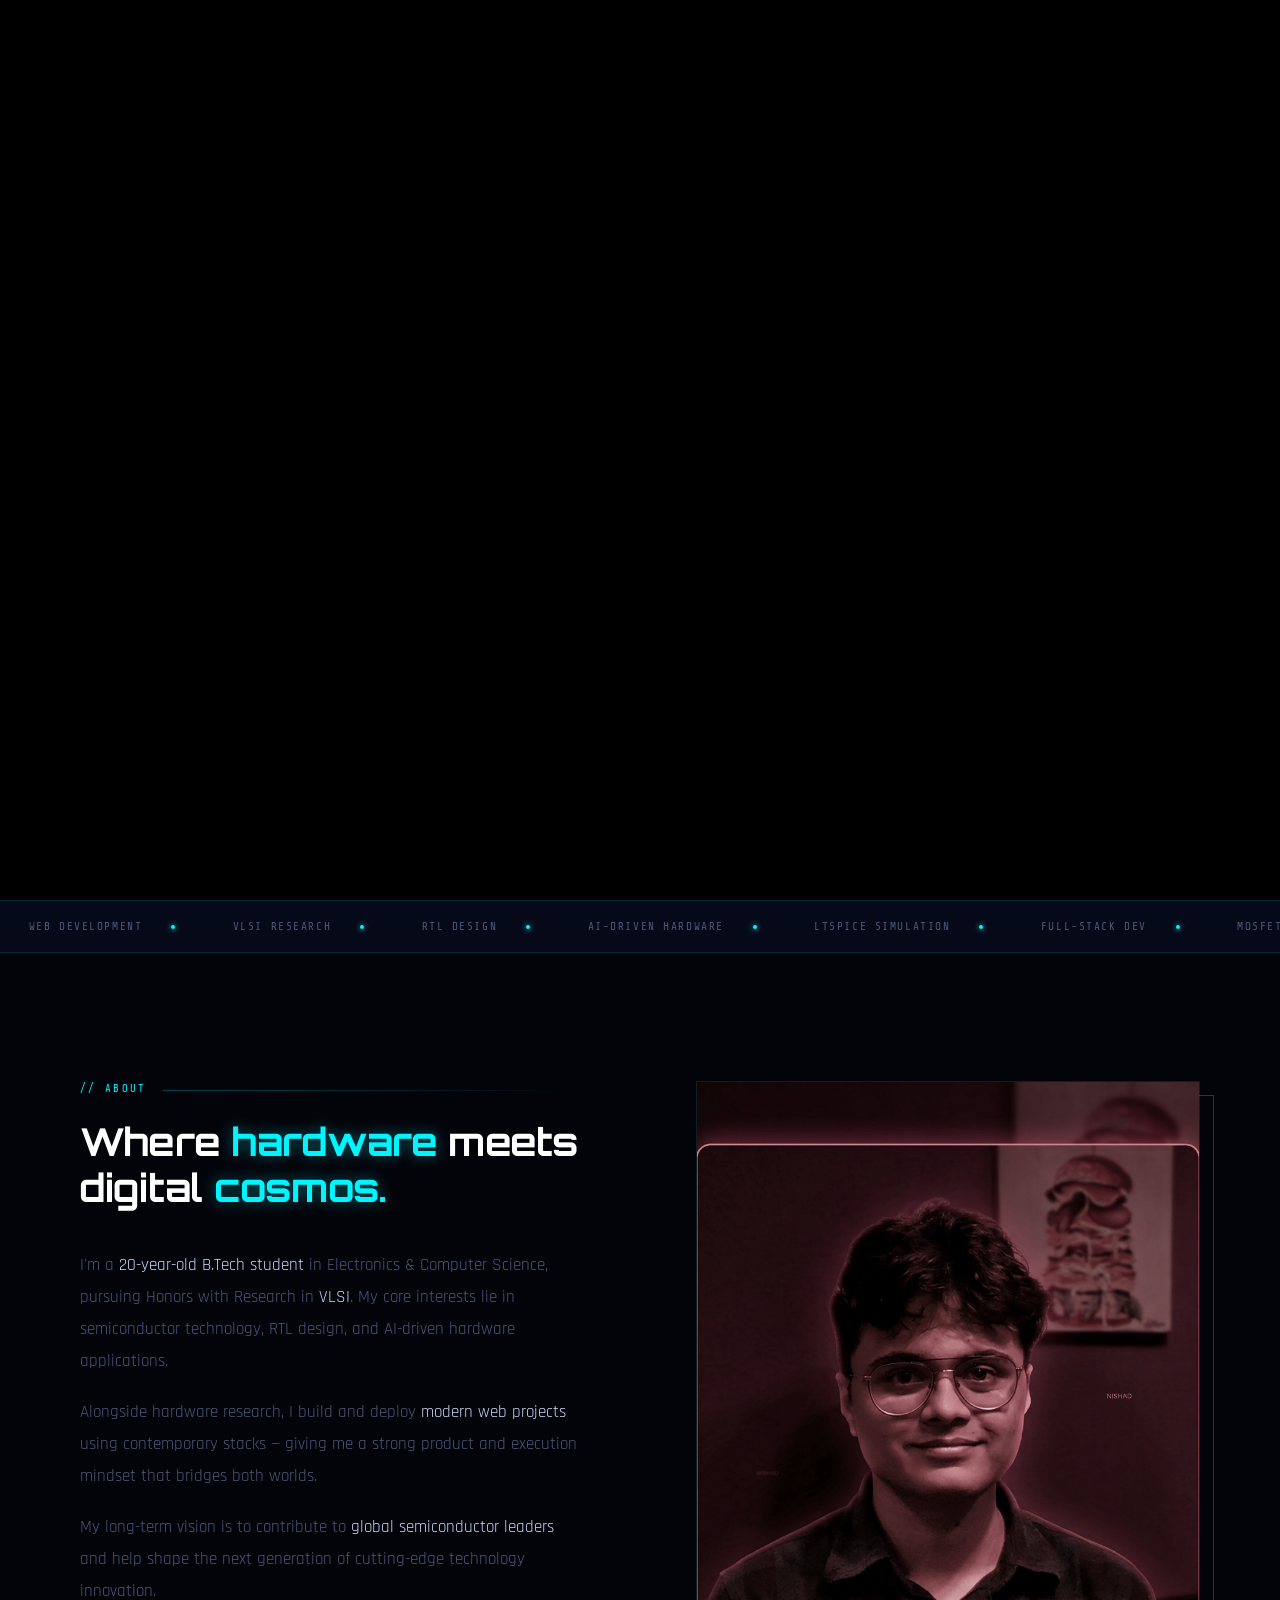
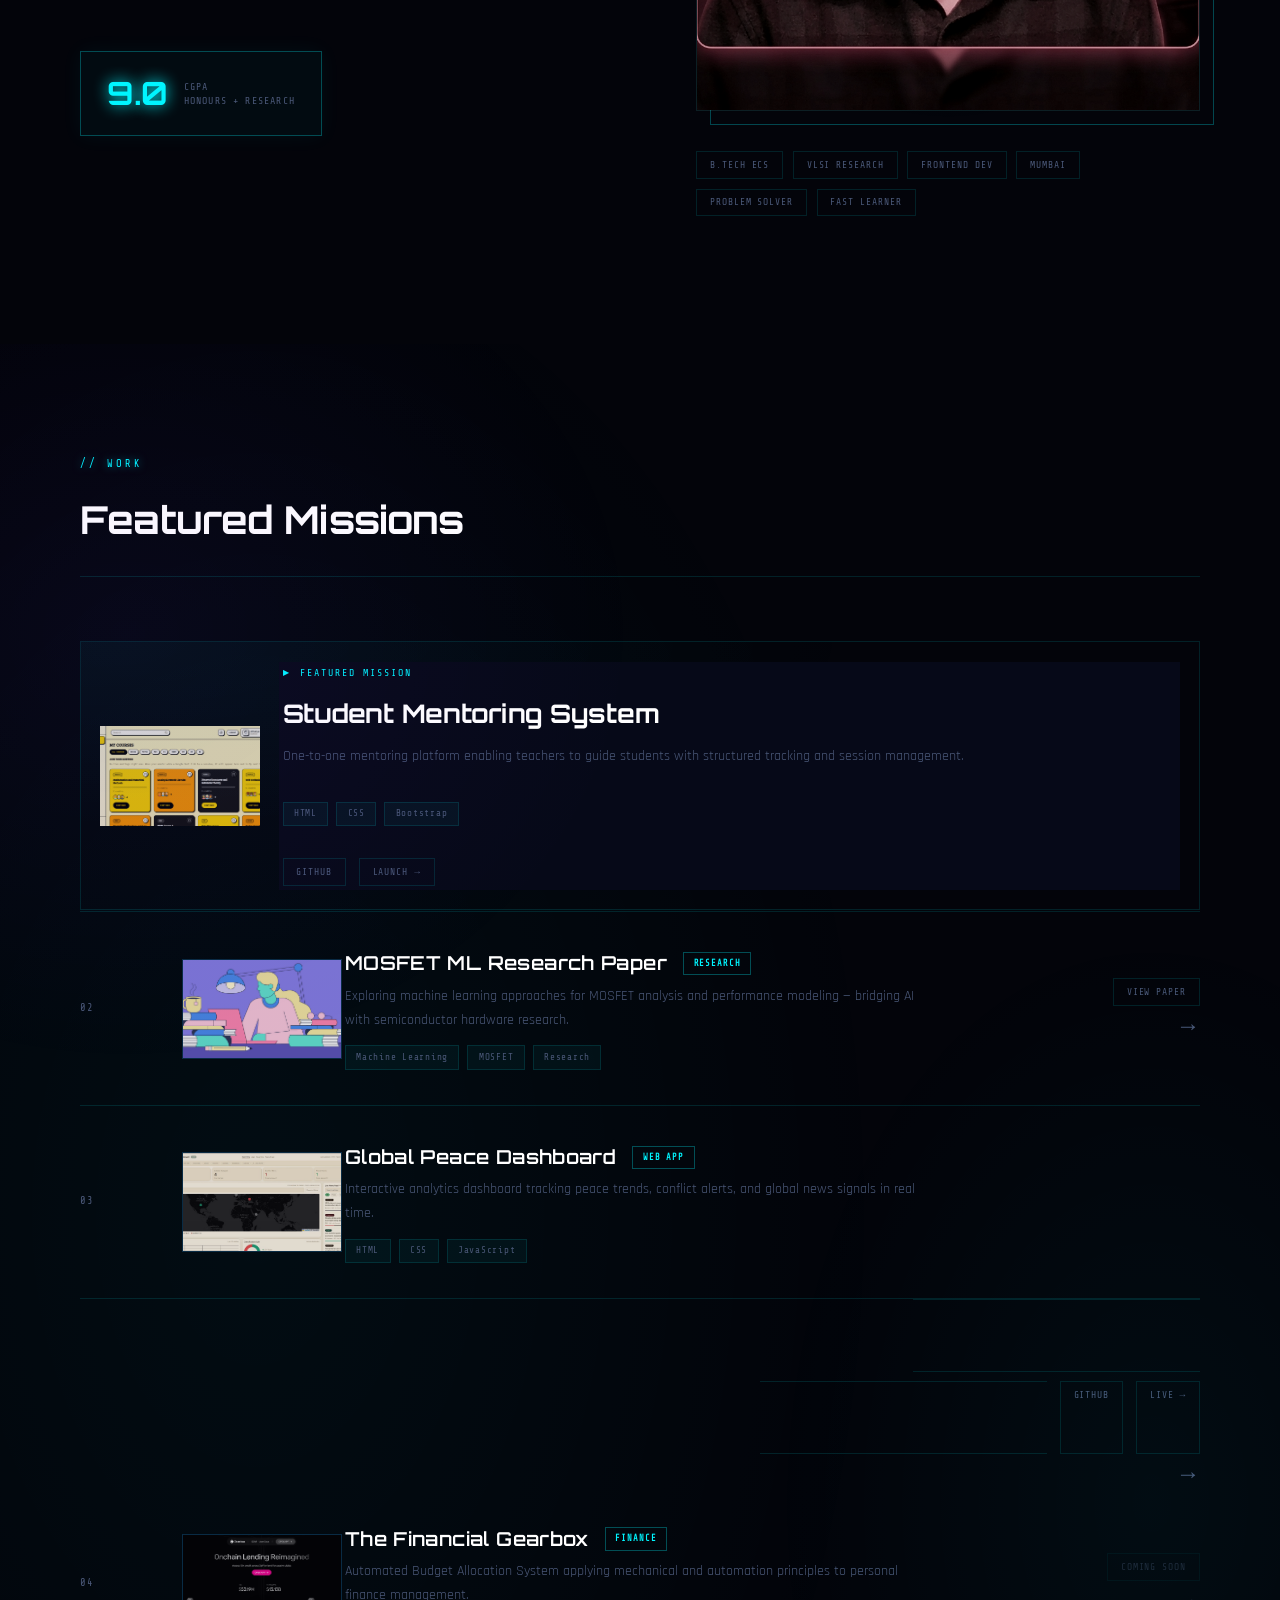
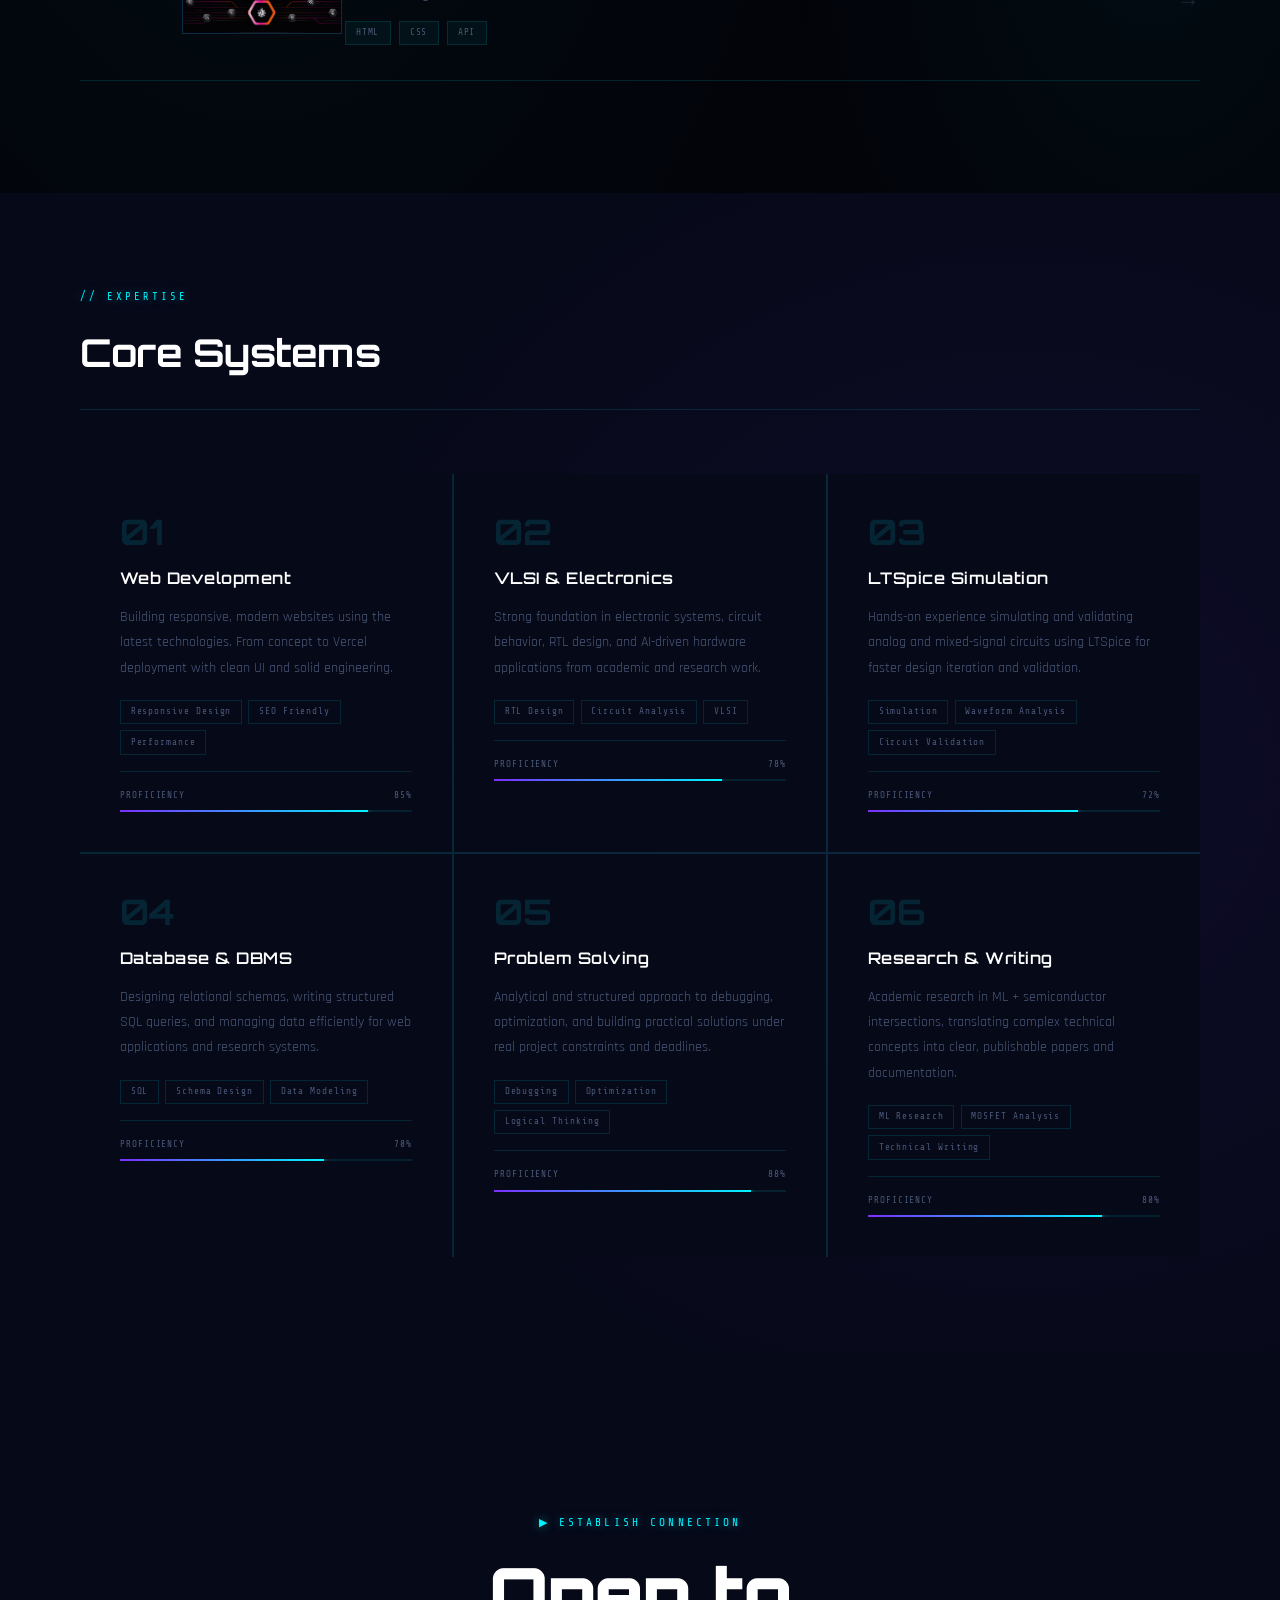
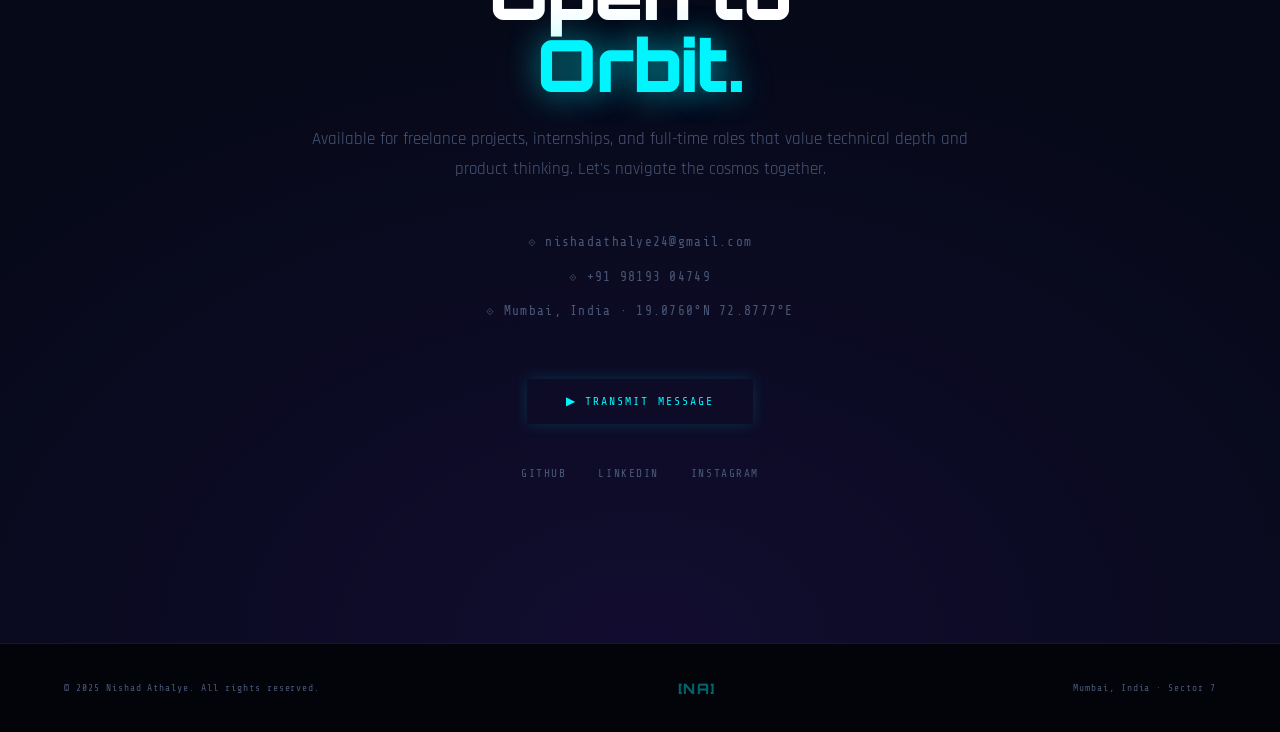
==== porotofilo8/index.html @ 9899d992 "Replace startup docking intro with muted video cinematic. Play the provided intro video at load, fad" ====
<!DOCTYPE html>
<html lang="en">
<head>
<meta charset="UTF-8">
<meta name="viewport" content="width=device-width, initial-scale=1.0">
<title>Nishad Athalye — Portfolio 2025</title>
<link rel="preconnect" href="https://fonts.googleapis.com">
<link href="https://fonts.googleapis.com/css2?family=Orbitron:wght@400;500;600;700;800;900&family=Rajdhani:wght@300;400;500;600;700&family=Share+Tech+Mono&display=swap" rel="stylesheet">
<style>
:root {
  --neon: #00f5ff;
  --neon2: #7b2fff;
  --neon3: #ff2d78;
  --star: #e8eaf6;
  --void: #03040a;
  --void2: #060918;
  --void3: #0a0f2a;
  --nebula1: rgba(123,47,255,0.12);
  --nebula2: rgba(0,245,255,0.08);
  --text: #c8d8f8;
  --muted: #4a5878;
  --border: rgba(0,245,255,0.12);
  --border2: rgba(0,245,255,0.28);
}
*,*::before,*::after{box-sizing:border-box;margin:0;padding:0;}
html{scroll-behavior:smooth;}
body{
  background:var(--void);
  color:var(--text);
  font-family:'Rajdhani',sans-serif;
  font-weight:400;
  line-height:1.7;
  overflow-x:hidden;
  cursor:none;
}

/* ===== CANVAS STARFIELD ===== */
#starfield{
  position:fixed;inset:0;z-index:0;pointer-events:none;
}

/* ===== CUSTOM CURSOR ===== */
.cursor{
  position:fixed;pointer-events:none;z-index:9999;
  transform:translate(-50%,-50%) rotate(0deg);
  transition:transform .05s linear;
  will-change:transform,left,top;
}

/* ===== NAV ===== */
nav{
  position:fixed;top:0;left:0;right:0;z-index:200;
  padding:1.4rem 4rem;
  display:flex;align-items:center;justify-content:space-between;
  transition:background .4s,border-color .4s,backdrop-filter .4s;
  border-bottom:1px solid transparent;
}
nav.scrolled{
  background:rgba(3,4,10,0.92);
  backdrop-filter:blur(16px);
  border-color:var(--border);
}
.nav-logo{
  font-family:'Orbitron',monospace;font-weight:800;
  font-size:1.1rem;letter-spacing:0.1em;color:var(--neon);
  text-decoration:none;
  text-shadow:0 0 20px var(--neon);
  display:flex;align-items:center;gap:.6rem;
}
.nav-logo-bracket{color:var(--neon2);text-shadow:0 0 12px var(--neon2);}
.nav-links{display:flex;gap:2.5rem;list-style:none;}
.nav-links a{
  font-family:'Share Tech Mono',monospace;font-size:0.7rem;
  letter-spacing:0.16em;text-transform:uppercase;
  color:var(--muted);text-decoration:none;
  transition:color .3s,text-shadow .3s;
}
.nav-links a:hover{color:var(--neon);text-shadow:0 0 8px var(--neon);}
.nav-badge{
  font-family:'Share Tech Mono',monospace;font-size:0.65rem;
  letter-spacing:0.1em;text-transform:uppercase;
  border:1px solid rgba(0,245,255,0.3);padding:.4rem 1rem;
  color:var(--neon);display:flex;align-items:center;gap:.5rem;
  box-shadow:0 0 12px rgba(0,245,255,0.1);
}
.nav-dot{width:6px;height:6px;border-radius:50%;background:var(--neon);animation:blink 2s infinite;box-shadow:0 0 8px var(--neon);}
@keyframes blink{0%,100%{opacity:1}50%{opacity:0.2}}

/* ===== HERO ===== */
.hero{
  min-height:100vh;display:flex;flex-direction:column;
  justify-content:center;padding:0 5rem;
  position:relative;overflow:visible;
}

/* SOLAR SYSTEM CANVAS */
#solar-system{
  position:absolute;right:20px;top:50%;transform:translateY(-50%);
  width:560px;height:560px;
  pointer-events:none;
  z-index:4;
}

/* ===== PLANET TOOLTIP ===== */
.planet-tip{
  position:fixed;z-index:300;background:rgba(3,4,10,0.9);
  border:1px solid var(--border2);
  padding:.6rem 1rem;pointer-events:none;opacity:0;
  transition:opacity .2s;font-family:'Share Tech Mono',monospace;
  font-size:0.65rem;letter-spacing:0.1em;color:var(--neon);
  text-transform:uppercase;white-space:nowrap;
  backdrop-filter:blur(8px);
}



/* ===== ASTEROIDS ===== */
.asteroid{
  position:fixed;pointer-events:none;z-index:20;
  border-radius:40% 60% 50% 70% / 55% 45% 60% 40%;
  background:radial-gradient(circle at 30% 30%,#8a7a6a,#4a3f35,#2a2018);
  box-shadow:inset -3px -3px 8px rgba(0,0,0,0.6);
}

/* ===== HERO TEXT ===== */
.hero-content{position:relative;z-index:5;}
.hero-eyebrow{
  font-family:'Share Tech Mono',monospace;font-size:0.72rem;
  letter-spacing:0.28em;text-transform:uppercase;color:var(--neon);
  display:flex;align-items:center;gap:1rem;margin-bottom:2rem;
  opacity:0;animation:fadeUp .8s .2s forwards;
}
.hero-eyebrow::before{content:'';width:36px;height:1px;background:var(--neon);box-shadow:0 0 6px var(--neon);}
.hero-eyebrow-line{color:var(--muted);}

.hero-name{
  font-family:'Orbitron',monospace;
  font-size:clamp(3.5rem,8vw,7.5rem);
  font-weight:900;line-height:0.95;letter-spacing:-0.02em;
  color:#fff;position:relative;z-index:2;
  opacity:0;animation:fadeUp .9s .35s forwards;
  text-shadow:0 0 40px rgba(0,245,255,0.3);
}
.hero-name .glow{
  color:var(--neon);
  text-shadow:0 0 20px var(--neon),0 0 60px rgba(0,245,255,0.4);
  display:block;
}

.hero-role{
  font-family:'Share Tech Mono',monospace;font-size:0.78rem;
  letter-spacing:0.18em;text-transform:uppercase;
  color:var(--muted);margin-top:1.6rem;
  position:relative;z-index:2;
  opacity:0;animation:fadeUp .9s .45s forwards;
  display:flex;align-items:center;gap:1.5rem;
}
.role-sep{width:1px;height:16px;background:var(--border2);}

.hero-tagline{
  font-size:1.1rem;font-weight:400;color:var(--muted);
  max-width:540px;margin-top:2rem;margin-bottom:3.5rem;
  line-height:1.9;position:relative;z-index:2;
  opacity:0;animation:fadeUp .9s .55s forwards;
}
.hero-tagline strong{color:var(--neon);font-weight:500;}

.hero-actions{
  display:flex;align-items:center;gap:2rem;position:relative;z-index:2;
  opacity:0;animation:fadeUp .9s .65s forwards;
}
.btn-primary{
  background:transparent;color:var(--neon);
  font-family:'Share Tech Mono',monospace;font-size:0.72rem;
  letter-spacing:0.18em;text-transform:uppercase;
  padding:.95rem 2.4rem;border:1px solid var(--neon);cursor:pointer;
  text-decoration:none;display:inline-flex;align-items:center;gap:.8rem;
  transition:background .3s,box-shadow .3s,transform .3s;
  box-shadow:0 0 15px rgba(0,245,255,0.15);
  position:relative;overflow:hidden;
}
.btn-primary::before{
  content:'';position:absolute;inset:0;
  background:var(--neon);transform:translateX(-101%);
  transition:transform .35s;z-index:-1;
}
.btn-primary:hover::before{transform:translateX(0);}
.btn-primary:hover{color:var(--void);box-shadow:0 0 30px rgba(0,245,255,0.5);transform:translateY(-2px);}
.btn-outline{
  font-family:'Share Tech Mono',monospace;font-size:0.7rem;
  letter-spacing:0.14em;text-transform:uppercase;
  border:1px solid var(--border2);padding:.95rem 2.4rem;
  color:var(--text);text-decoration:none;
  transition:border-color .3s,color .3s,box-shadow .3s;
}
.btn-outline:hover{border-color:var(--neon2);color:var(--neon2);box-shadow:0 0 20px rgba(123,47,255,0.3);}

/* ===== HERO STATS ===== */
.hero-stats{
  position:absolute;right:5rem;top:50%;transform:translateY(-50%);
  display:flex;flex-direction:column;gap:2.5rem;z-index:5;
  opacity:0;animation:fadeIn 1s .8s forwards;
}
.stat{text-align:right;}
.stat-num{
  font-family:'Orbitron',monospace;font-size:2.4rem;font-weight:700;
  color:var(--neon);line-height:1;
  text-shadow:0 0 20px var(--neon);
}
.stat-label{
  font-family:'Share Tech Mono',monospace;font-size:0.6rem;
  letter-spacing:0.14em;text-transform:uppercase;color:var(--muted);
}

.hero-coords{
  position:absolute;bottom:3rem;left:5rem;
  font-family:'Share Tech Mono',monospace;font-size:0.62rem;
  letter-spacing:0.16em;text-transform:uppercase;color:var(--muted);
  display:flex;align-items:center;gap:1rem;z-index:5;
  opacity:0;animation:fadeIn 1s 1s forwards;
}
.coord-dot{width:5px;height:5px;border-radius:50%;background:var(--neon);animation:blink 3s infinite;box-shadow:0 0 6px var(--neon);}

/* ===== MARQUEE ===== */
.marquee-section{
  border-top:1px solid var(--border);border-bottom:1px solid var(--border);
  padding:1rem 0;overflow:hidden;background:var(--void2);
  position:relative;z-index:5;
}
.marquee-track{display:flex;white-space:nowrap;animation:marquee 28s linear infinite;}
.marquee-item{
  display:inline-flex;align-items:center;gap:1.8rem;padding:0 1.8rem;
  font-family:'Share Tech Mono',monospace;font-size:0.7rem;
  letter-spacing:0.14em;text-transform:uppercase;
  color:var(--muted);flex-shrink:0;
}
.marquee-item span{transition:color .3s;}
.marquee-item:hover span{color:var(--neon);}
.marquee-dot{width:4px;height:4px;border-radius:50%;background:var(--neon);flex-shrink:0;box-shadow:0 0 6px var(--neon);}
@keyframes marquee{to{transform:translateX(-50%);}}

/* ===== SECTION COMMONS ===== */
.section-label{
  font-family:'Share Tech Mono',monospace;font-size:0.66rem;
  letter-spacing:0.28em;text-transform:uppercase;color:var(--neon);
  margin-bottom:.8rem;text-shadow:0 0 8px rgba(0,245,255,0.5);
}
.section-title{
  font-family:'Orbitron',monospace;
  font-size:clamp(1.8rem,3vw,2.8rem);font-weight:700;color:#fff;
  letter-spacing:-0.02em;
}
.section-header{
  display:flex;align-items:flex-end;justify-content:space-between;
  max-width:1300px;margin:0 auto 4rem;padding-bottom:1.5rem;
  border-bottom:1px solid var(--border);
}

/* ===== ABOUT ===== */
.about{padding:8rem 5rem;max-width:1300px;margin:0 auto;display:grid;grid-template-columns:1fr 1fr;gap:7rem;align-items:start;position:relative;z-index:5;}
.about-label{
  font-family:'Share Tech Mono',monospace;font-size:0.66rem;
  letter-spacing:0.22em;text-transform:uppercase;color:var(--neon);
  margin-bottom:1.2rem;display:flex;align-items:center;gap:1rem;
}
.about-label::after{content:'';flex:1;height:1px;background:linear-gradient(to right,var(--border2),transparent);}
.about-heading{
  font-family:'Orbitron',monospace;
  font-size:clamp(1.8rem,3vw,2.6rem);font-weight:700;line-height:1.2;color:#fff;
  margin-bottom:2.5rem;letter-spacing:-0.02em;
}
.about-heading strong{color:var(--neon);text-shadow:0 0 15px rgba(0,245,255,0.4);}
.about-bio p{color:var(--muted);font-size:1.05rem;line-height:1.9;margin-bottom:1.2rem;}
.about-bio p span{color:var(--text);}
.about-cgpa{
  display:inline-flex;align-items:center;gap:1rem;
  border:1px solid var(--border2);padding:.9rem 1.6rem;
  margin-top:1.5rem;background:rgba(0,245,255,0.03);
  box-shadow:0 0 20px rgba(0,245,255,0.05);
}
.cgpa-num{font-family:'Orbitron',monospace;font-size:2rem;font-weight:700;color:var(--neon);text-shadow:0 0 15px var(--neon);}
.cgpa-label{font-family:'Share Tech Mono',monospace;font-size:0.62rem;letter-spacing:0.12em;text-transform:uppercase;color:var(--muted);line-height:1.4;}

.about-photo-frame{position:relative;margin-bottom:2.5rem;isolation:isolate;}
.about-photo{
  width:100%;aspect-ratio:4/5;object-fit:cover;object-position:top;
  display:block;border:1px solid var(--border);
  filter:grayscale(30%) contrast(1.05) saturate(0.8);
  transition:filter .4s;
}
.about-photo:hover{filter:grayscale(0) contrast(1) saturate(1.1);}
.about-photo-corner{
  position:absolute;bottom:-14px;right:-14px;
  width:100%;height:100%;
  border:1px solid var(--border2);z-index:-1;
}
.about-photo-glow{
  position:absolute;inset:-20px;
  background:radial-gradient(ellipse at 50% 50%,rgba(0,245,255,0.06),transparent 70%);
  pointer-events:none;z-index:-1;
}
.about-tags{display:flex;flex-wrap:wrap;gap:.6rem;margin-top:2rem;}
.about-tag{
  font-family:'Share Tech Mono',monospace;font-size:0.6rem;
  letter-spacing:0.1em;text-transform:uppercase;
  border:1px solid var(--border);color:var(--muted);padding:.3rem .8rem;
  transition:border-color .3s,color .3s,box-shadow .3s;
}
.about-tag:hover{border-color:var(--neon);color:var(--neon);box-shadow:0 0 10px rgba(0,245,255,0.15);}

/* ===== SKILLS ===== */
.skills{padding:6rem 5rem;background:var(--void2);position:relative;z-index:5;overflow:hidden;}
.skills::before{
  content:'';position:absolute;inset:0;
  background:radial-gradient(ellipse 60% 60% at 80% 50%,rgba(123,47,255,0.07),transparent);
  pointer-events:none;
}
.skills-inner{max-width:1300px;margin:0 auto;}
.skills-grid{display:grid;grid-template-columns:repeat(3,1fr);gap:2px;margin-top:4rem;background:var(--border);}
.skill-card{
  background:var(--void2);padding:2.5rem;
  transition:background .3s;position:relative;overflow:hidden;
}
.skill-card::after{
  content:'';position:absolute;inset:0;
  background:radial-gradient(circle at 0% 0%,rgba(0,245,255,0.05),transparent 60%);
  opacity:0;transition:opacity .4s;
}
.skill-card:hover::after{opacity:1;}
.skill-card::before{
  content:'';position:absolute;left:0;top:0;
  width:3px;height:0;
  background:linear-gradient(to bottom,var(--neon),var(--neon2));
  transition:height .5s ease;
  box-shadow:0 0 10px var(--neon);
}
.skill-card:hover::before{height:100%;}
.skill-card:hover{background:rgba(6,9,24,1);}
.skill-icon{
  font-family:'Orbitron',monospace;font-size:2.2rem;font-weight:700;
  color:rgba(0,245,255,0.12);line-height:1;margin-bottom:1rem;
  transition:color .3s,text-shadow .3s;
}
.skill-card:hover .skill-icon{color:rgba(0,245,255,0.35);text-shadow:0 0 20px rgba(0,245,255,0.2);}
.skill-name{
  font-family:'Orbitron',monospace;font-size:1rem;font-weight:600;
  color:#fff;margin-bottom:.8rem;letter-spacing:0.03em;
}
.skill-desc{font-size:0.9rem;color:var(--muted);line-height:1.75;margin-bottom:1.2rem;}
.skill-pills{display:flex;flex-wrap:wrap;gap:.4rem;}
.pill{
  font-family:'Share Tech Mono',monospace;font-size:0.58rem;
  letter-spacing:0.1em;border:1px solid var(--border);
  color:var(--muted);padding:.2rem .6rem;
  transition:border-color .3s,color .3s,box-shadow .3s;
}
.skill-card:hover .pill{border-color:rgba(0,245,255,0.3);color:var(--neon);}

/* ===== PROJECTS ===== */
.projects{padding:7rem 5rem;position:relative;z-index:5;overflow:hidden;}
.projects::before{
  content:'';position:absolute;inset:0;
  background:radial-gradient(ellipse 50% 70% at 20% 60%,rgba(0,245,255,0.04),transparent);
  pointer-events:none;
}
.projects-inner{max-width:1300px;margin:0 auto;}

/* Featured project */
.project-featured{
  display:grid;grid-template-columns:160px 1fr;gap:1.2rem;
  border:1px solid var(--border);margin-bottom:1px;
  transition:border-color .3s;position:relative;overflow:hidden;
  align-items:center;
  padding:1.2rem;
}
.project-featured::before{
  content:'';position:absolute;inset:0;
  background:radial-gradient(ellipse at 0% 0%,rgba(0,245,255,0.04),transparent 50%);
  pointer-events:none;z-index:1;
}
.project-featured:hover{border-color:var(--border2);}
.proj-feat-img{
  width:160px;
  overflow:hidden;background:var(--void3);
  display:flex;align-items:center;justify-content:center;
  aspect-ratio:16/10;
  position:relative;
}
.proj-feat-img img{width:100%;height:100%;object-fit:cover;transition:transform .6s;opacity:.85;}
.project-featured:hover .proj-feat-img img{transform:scale(1.04);}
.proj-feat-img-fallback{
  width:100%;height:100%;background:var(--void3);
  display:flex;align-items:center;justify-content:center;
  font-family:'Orbitron',monospace;font-size:1rem;color:var(--muted);
  letter-spacing:0.1em;
}
.proj-feat-content{
  padding:.2rem;display:flex;flex-direction:column;
  justify-content:center;background:var(--void2);
  position:relative;z-index:2;
}
.proj-feat-label{
  font-family:'Share Tech Mono',monospace;font-size:0.62rem;
  letter-spacing:0.2em;text-transform:uppercase;color:var(--neon);
  margin-bottom:1rem;display:flex;align-items:center;gap:.6rem;
}
.proj-feat-label::before{content:'▶';font-size:0.5rem;}
.proj-feat-name{
  font-family:'Orbitron',monospace;font-size:1.6rem;font-weight:700;
  color:#fff;margin-bottom:1rem;letter-spacing:-0.01em;line-height:1.2;
}
.proj-feat-desc{font-size:0.9rem;color:var(--muted);margin-bottom:2rem;line-height:1.8;}

/* Project list rows */
.projects-list{display:flex;flex-direction:column;}
.project-row{
  display:grid;grid-template-columns:80px 140px 1fr auto;
  align-items:center;gap:1.4rem;
  padding:2.2rem 0;border-bottom:1px solid var(--border);
  cursor:pointer;transition:background .3s;position:relative;
  text-decoration:none;color:inherit;
}
.project-row::before{
  content:'';position:absolute;left:-5rem;right:-5rem;top:0;bottom:0;
  background:linear-gradient(to right,rgba(0,245,255,0.02),transparent);
  opacity:0;transition:opacity .3s;pointer-events:none;
}
.project-row:hover::before{opacity:1;}
.project-row:first-child{border-top:1px solid var(--border);}
.proj-num{
  font-family:'Share Tech Mono',monospace;font-size:0.65rem;
  letter-spacing:0.12em;color:var(--muted);
}
.proj-name{
  font-family:'Orbitron',monospace;font-size:1.2rem;font-weight:600;
  color:#fff;transition:color .3s;margin-bottom:.3rem;
  display:flex;align-items:center;gap:1rem;letter-spacing:0.02em;
}
.project-row:hover .proj-name{color:var(--neon);text-shadow:0 0 12px rgba(0,245,255,0.4);}
.proj-thumb{
  width:160px;aspect-ratio:16/10;overflow:hidden;
  border:1px solid var(--border);
  background:var(--void3);
}
.proj-thumb img{
  width:100%;height:100%;object-fit:cover;display:block;opacity:.9;
  transition:transform .4s,opacity .3s;
}
.project-row:hover .proj-thumb img{transform:scale(1.05);opacity:1;}
.proj-tag{
  font-family:'Share Tech Mono',monospace;font-size:0.55rem;
  letter-spacing:0.1em;text-transform:uppercase;
  border:1px solid rgba(0,245,255,0.3);color:var(--neon);padding:.2rem .6rem;
  vertical-align:middle;
}
.proj-desc{font-size:0.88rem;color:var(--muted);max-width:580px;}
.proj-tech{display:flex;gap:.5rem;flex-wrap:wrap;}
.tech-chip{
  font-family:'Share Tech Mono',monospace;font-size:0.58rem;
  letter-spacing:0.08em;background:rgba(0,245,255,0.04);
  border:1px solid var(--border);color:var(--muted);padding:.2rem .65rem;
  transition:border-color .3s,color .3s;
}
.project-row:hover .tech-chip{border-color:rgba(0,245,255,0.2);color:var(--neon);}
.proj-right{display:flex;flex-direction:column;align-items:flex-end;gap:.6rem;}
.proj-links{display:flex;gap:.8rem;}
.proj-link{
  font-family:'Share Tech Mono',monospace;font-size:0.6rem;
  letter-spacing:0.1em;text-transform:uppercase;
  color:var(--muted);text-decoration:none;border:1px solid var(--border);
  padding:.3rem .8rem;transition:all .3s;
}
.proj-link:hover{border-color:var(--neon);color:var(--neon);box-shadow:0 0 10px rgba(0,245,255,0.15);}
.proj-arrow{
  font-size:1.5rem;color:var(--muted);transition:all .3s;line-height:1;
}
.project-row:hover .proj-arrow{color:var(--neon);transform:translate(4px,-2px);text-shadow:0 0 10px var(--neon);}

/* ===== CONTACT ===== */
.contact{
  padding:10rem 5rem;position:relative;overflow:hidden;z-index:5;
  background:var(--void2);
}
.contact::before{
  content:'';position:absolute;inset:0;
  background:radial-gradient(ellipse 70% 70% at 50% 100%,rgba(123,47,255,0.1),transparent);
  pointer-events:none;
}
.contact-inner{max-width:700px;margin:0 auto;text-align:center;position:relative;z-index:2;}
.contact-eyebrow{
  font-family:'Share Tech Mono',monospace;font-size:0.7rem;
  letter-spacing:0.28em;text-transform:uppercase;color:var(--neon);
  margin-bottom:1.5rem;text-shadow:0 0 10px rgba(0,245,255,0.5);
}
.contact-heading{
  font-family:'Orbitron',monospace;
  font-size:clamp(2.5rem,6vw,4.5rem);font-weight:900;color:#fff;
  margin-bottom:1.5rem;letter-spacing:-0.02em;line-height:1;
}
.contact-heading em{
  font-style:normal;color:var(--neon);
  text-shadow:0 0 30px rgba(0,245,255,0.5),0 0 60px rgba(0,245,255,0.2);
}
.contact-sub{font-size:1.05rem;color:var(--muted);margin-bottom:3rem;line-height:1.8;}
.contact-details{
  display:flex;flex-direction:column;gap:.8rem;margin-bottom:2.5rem;
}
.contact-item{
  font-family:'Share Tech Mono',monospace;font-size:0.8rem;
  letter-spacing:0.1em;color:var(--muted);text-decoration:none;
  transition:color .3s;display:inline-block;
}
.contact-item:hover{color:var(--neon);}
.contact-socials{
  display:flex;gap:2rem;justify-content:center;margin-top:2.5rem;
}
.social-link{
  font-family:'Share Tech Mono',monospace;font-size:0.7rem;
  letter-spacing:0.14em;text-transform:uppercase;
  color:var(--muted);text-decoration:none;transition:color .3s,text-shadow .3s;
}
.social-link:hover{color:var(--neon);text-shadow:0 0 8px var(--neon);}
.contact-form-wrap{
  max-height:0; opacity:0; overflow:hidden;
  transition:max-height .45s ease, opacity .35s ease, margin-top .35s ease;
  margin-top:0;
}
.contact-form-wrap.open{max-height:420px; opacity:1; margin-top:1.2rem;}
.contact-form{
  border:1px solid var(--border);
  background:rgba(3,4,10,0.72);
  padding:1rem;
  display:flex; flex-direction:column; gap:.7rem;
}
.contact-form input,.contact-form textarea{
  width:100%;
  background:rgba(0,245,255,0.03);
  border:1px solid var(--border);
  color:var(--text);
  padding:.7rem .8rem;
  font-family:'Share Tech Mono',monospace;
  font-size:.72rem;
  letter-spacing:.04em;
}
.contact-form input:focus,.contact-form textarea:focus{
  outline:none;
  border-color:var(--neon);
  box-shadow:0 0 0 1px rgba(0,245,255,0.25);
}
.contact-form .form-submit{
  align-self:flex-start;
  background:transparent;
  border:1px solid var(--neon);
  color:var(--neon);
  padding:.6rem 1rem;
  font-family:'Share Tech Mono',monospace;
  letter-spacing:.12em;
  text-transform:uppercase;
  cursor:pointer;
}
.contact-form .form-submit:hover{background:var(--neon); color:var(--void);}

/* ===== FOOTER ===== */
footer{
  padding:2rem 4rem;border-top:1px solid var(--border);
  display:flex;justify-content:space-between;align-items:center;
  position:relative;z-index:5;background:var(--void);
}
.footer-copy{font-family:'Share Tech Mono',monospace;font-size:0.6rem;letter-spacing:0.1em;color:var(--muted);}
.footer-logo{font-family:'Orbitron',monospace;font-weight:800;font-size:0.9rem;color:var(--neon);opacity:0.4;letter-spacing:0.1em;}

/* ===== WARP LINES ===== */
.warp-line{
  position:fixed;pointer-events:none;z-index:1;
  height:1px;background:linear-gradient(to right,transparent,rgba(0,245,255,0.6),transparent);
  animation:warpLine 3s linear infinite;
  opacity:0;
}
@keyframes warpLine{
  0%{transform:translateX(-100vw);opacity:0}
  10%{opacity:1}
  90%{opacity:1}
  100%{transform:translateX(200vw);opacity:0}
}

/* ===== NEBULA BG SECTIONS ===== */
.nebula-wrap{position:relative;overflow:hidden;}
.nebula-wrap::after{
  content:'';position:absolute;inset:0;
  background:
    radial-gradient(ellipse 40% 30% at 10% 20%,rgba(123,47,255,0.06),transparent),
    radial-gradient(ellipse 30% 40% at 90% 80%,rgba(0,245,255,0.04),transparent);
  pointer-events:none;z-index:0;
}

/* ===== SCAN LINE EFFECT ===== */
body::after{
  content:'';position:fixed;inset:0;z-index:9990;pointer-events:none;
  background:repeating-linear-gradient(
    to bottom,
    transparent 0px,transparent 2px,
    rgba(0,0,0,0.03) 2px,rgba(0,0,0,0.03) 4px
  );
}

/* ===== REVEAL ===== */
@keyframes fadeUp{from{opacity:0;transform:translateY(28px)}to{opacity:1;transform:translateY(0)}}
@keyframes fadeIn{from{opacity:0}to{opacity:1}}
.reveal{opacity:0;transform:translateY(28px);transition:opacity .8s ease,transform .8s ease;}
.reveal.visible{opacity:1;transform:translateY(0);}
.reveal-delay{transition-delay:.15s;}
.reveal-delay2{transition-delay:.3s;}

/* ===== HUD CORNER ===== */
.hud-corner{
  position:fixed;z-index:100;pointer-events:none;
  font-family:'Share Tech Mono',monospace;font-size:0.58rem;
  letter-spacing:0.1em;color:rgba(0,245,255,0.25);
}
.hud-tl{top:1.5rem;left:1.5rem;}
.hud-tr{top:1.5rem;right:1.5rem;text-align:right;}
.hud-bl{bottom:1.5rem;left:1.5rem;}
.hud-br{bottom:1.5rem;right:1.5rem;text-align:right;}
.hud-corner div{line-height:1.6;}

/* ===== SCANNING BAR ===== */
.scan-bar{
  position:fixed;left:0;right:0;height:2px;z-index:9989;
  background:linear-gradient(to right,transparent,rgba(0,245,255,0.4),transparent);
  pointer-events:none;animation:scanDown 8s linear infinite;
  opacity:0.4;
}
@keyframes scanDown{from{top:0}to{top:100vh}}

/* ===== SCROLL PROGRESS BAR ===== */
#scroll-progress{
  position:fixed;top:0;left:0;height:2px;width:0%;z-index:9999;
  background:linear-gradient(to right,var(--neon2),var(--neon),var(--neon3));
  box-shadow:0 0 8px var(--neon);
  transition:width .05s linear;
  pointer-events:none;
}

/* ===== TYPING CURSOR ===== */
.typing-cursor{
  display:inline-block;width:2px;height:1em;background:var(--neon);
  margin-left:3px;vertical-align:middle;animation:blink .7s infinite;
}

/* ===== SKILL LEVEL BARS ===== */
.skill-level{margin-top:1rem;padding-top:1rem;border-top:1px solid var(--border);}
.skill-level-label{
  display:flex;justify-content:space-between;align-items:center;
  font-family:'Share Tech Mono',monospace;font-size:0.58rem;
  letter-spacing:0.1em;color:var(--muted);margin-bottom:.4rem;
  text-transform:uppercase;
}
.skill-bar-track{
  height:2px;background:rgba(0,245,255,0.1);position:relative;overflow:hidden;
}
.skill-bar-fill{
  height:100%;background:linear-gradient(to right,var(--neon2),var(--neon));
  width:0%;transition:width 1.2s cubic-bezier(.25,.46,.45,.94);
  box-shadow:0 0 6px var(--neon);
}

/* ===== ACTIVE NAV LINK ===== */
.nav-links a.active{color:var(--neon);text-shadow:0 0 8px var(--neon);}

/* ===== MOBILE NAV ===== */
.nav-hamburger{
  display:none;flex-direction:column;gap:5px;cursor:pointer;
  padding:.4rem;z-index:210;position:relative;
}
.nav-hamburger span{
  display:block;width:22px;height:1.5px;background:var(--neon);
  transition:transform .3s,opacity .3s,background .3s;
  box-shadow:0 0 6px var(--neon);
}
.nav-hamburger.open span:nth-child(1){transform:translateY(6.5px) rotate(45deg);}
.nav-hamburger.open span:nth-child(2){opacity:0;}
.nav-hamburger.open span:nth-child(3){transform:translateY(-6.5px) rotate(-45deg);}

.nav-mobile-menu{
  display:none;position:fixed;inset:0;background:rgba(3,4,10,0.97);
  backdrop-filter:blur(20px);z-index:200;
  flex-direction:column;align-items:center;justify-content:center;gap:2.5rem;
}
.nav-mobile-menu.open{display:flex;}
.nav-mobile-menu a{
  font-family:'Orbitron',monospace;font-size:1.6rem;font-weight:700;
  color:var(--text);text-decoration:none;letter-spacing:0.08em;
  transition:color .3s,text-shadow .3s;
}
.nav-mobile-menu a:hover{color:var(--neon);text-shadow:0 0 20px var(--neon);}

/* ===== BACK TO TOP ===== */
#back-top{
  position:fixed;bottom:2rem;right:2rem;z-index:500;
  width:40px;height:40px;border:1px solid var(--border2);
  background:rgba(3,4,10,0.85);backdrop-filter:blur(8px);
  display:flex;align-items:center;justify-content:center;cursor:pointer;
  font-family:'Share Tech Mono',monospace;font-size:0.8rem;color:var(--neon);
  opacity:0;transform:translateY(10px);
  transition:opacity .3s,transform .3s,border-color .3s,box-shadow .3s;
  box-shadow:0 0 10px rgba(0,245,255,0.1);
}
#back-top.visible{opacity:1;transform:translateY(0);}
#back-top:hover{border-color:var(--neon);box-shadow:0 0 20px rgba(0,245,255,0.3);}

@media(max-width:900px){
  nav{padding:1.4rem 1.5rem;}
  .nav-links{display:none;}
  .nav-hamburger{display:flex;}
  .hero{padding:0 1.5rem 4rem;}
  .hero-stats,.hero-coords{display:none;}
  #solar-system{display:none;}
  .about{grid-template-columns:1fr;gap:3rem;padding:5rem 1.5rem;}
  .skills{padding:5rem 1.5rem;}
  .skills-grid{grid-template-columns:1fr;}
  .projects{padding:5rem 1.5rem;}
  .project-row{grid-template-columns:1fr;gap:1rem;}
  .proj-num{display:none;}
  .proj-thumb{width:100%;height:auto;aspect-ratio:16/10;}
  .project-featured{grid-template-columns:1fr;}
  .contact{padding:6rem 1.5rem;}
  footer{flex-direction:column;gap:1rem;text-align:center;padding:2rem;}
  .hud-corner{display:none;}
  #back-top{bottom:1.2rem;right:1.2rem;}
}
</style>
</head>
<body>

<!-- Video intro cinematic -->
<div id="video-intro" style="position:fixed;inset:0;z-index:99999;background:#000;overflow:hidden;">
  <video id="intro-video" autoplay muted playsinline preload="auto" style="position:absolute;inset:0;width:100%;height:100%;object-fit:cover;">
    <source src="files/Video%20Project.mp4" type="video/mp4">
  </video>
  <div id="intro-vignette" style="position:absolute;inset:0;background:linear-gradient(to top,rgba(0,0,0,0.6),transparent 45%,rgba(0,0,0,0.45));pointer-events:none;"></div>
  <div id="intro-welcome" style="position:absolute;inset:0;display:flex;align-items:center;justify-content:center;font-family:'Orbitron',monospace;font-size:clamp(1.1rem,3vw,2rem);letter-spacing:.2em;text-transform:uppercase;color:#fff;opacity:0;transition:opacity .9s ease;text-shadow:0 0 18px rgba(255,255,255,.5);pointer-events:none;">Welcome to my website</div>
</div>
<script>
(function(){
  const overlay = document.getElementById('video-intro');
  const video = document.getElementById('intro-video');
  const welcome = document.getElementById('intro-welcome');
  if(!overlay || !video){ return; }
  document.body.style.overflow = 'hidden';
  let finished = false;

  function endIntro(){
    if(finished) return;
    finished = true;
    if(welcome) welcome.style.opacity = '1';
    setTimeout(()=>{
      overlay.style.transition = 'opacity 1.1s ease';
      overlay.style.opacity = '0';
      setTimeout(()=>{
        overlay.remove();
        document.body.style.overflow = 'auto';
      }, 1200);
    }, 900);
  }

  video.addEventListener('ended', endIntro);
  video.addEventListener('error', endIntro);
  setTimeout(endIntro, 20000);
})();
</script>

<!-- Scroll progress bar -->
<div id="scroll-progress"></div>

<!-- Back to top -->
<div id="back-top" onclick="window.scrollTo({top:0,behavior:'smooth'})">↑</div>

<!-- Starfield canvas -->
<canvas id="starfield"></canvas>

<!-- Scan bar -->
<div class="scan-bar"></div>

<!-- HUD Corners -->
<div class="hud-corner hud-tl">
  <div>SYS: ONLINE</div>
  <div id="hud-time">00:00:00</div>
  <div>LAT: 19.0760°N</div>
</div>
<div class="hud-corner hud-tr">
  <div>NISHAD-ATHALYE.EXE</div>
  <div>BUILD: 2025.1.0</div>
  <div>LON: 72.8777°E</div>
</div>
<div class="hud-corner hud-bl" id="hud-scroll">
  <div>SCROLL: 0%</div>
  <div>SECTOR: HERO</div>
</div>
<div class="hud-corner hud-br">
  <div>CGPA: 9.0 ████████</div>
  <div>STATUS: SEEKING ORBIT</div>
</div>

<!-- Custom cursor: single rocket -->
<div class="cursor" id="cursor">
  <svg id="cursor-svg" width="28" height="34" viewBox="0 0 28 34" fill="none" xmlns="http://www.w3.org/2000/svg">
    <path d="M14 2 L23 26 L14 21 L5 26 Z" fill="rgba(0,245,255,0.92)" stroke="rgba(0,245,255,0.3)" stroke-width="0.8"/>
    <ellipse cx="14" cy="13" rx="3.5" ry="4.5" fill="rgba(255,255,255,0.85)"/>
    <path d="M6 24 L2 33 L14 28 Z" fill="rgba(123,47,255,0.8)"/>
    <path d="M22 24 L26 33 L14 28 Z" fill="rgba(123,47,255,0.8)"/>
    <ellipse id="thruster-glow" cx="14" cy="29" rx="3" ry="2" fill="rgba(0,245,255,0.6)"/>
  </svg>
</div>

<!-- Planet tooltip -->
<div class="planet-tip" id="planetTip"></div>



<!-- NAV -->
<nav id="nav">
  <a href="#" class="nav-logo">
    <span class="nav-logo-bracket">[</span>NA<span class="nav-logo-bracket">]</span>
  </a>
  <ul class="nav-links">
    <li><a href="#about">// About</a></li>
    <li><a href="#projects">// Projects</a></li>
    <li><a href="#skills">// Skills</a></li>
    <li><a href="#contact">// Contact</a></li>
  </ul>
  <div class="nav-badge"><div class="nav-dot"></div>Available for Launch</div>
  <div class="nav-hamburger" id="hamburger" onclick="toggleMobileMenu()">
    <span></span><span></span><span></span>
  </div>
</nav>

<!-- Mobile menu -->
<div class="nav-mobile-menu" id="mobileMenu">
  <a href="#about" onclick="closeMobileMenu()">About</a>
  <a href="#projects" onclick="closeMobileMenu()">Projects</a>
  <a href="#skills" onclick="closeMobileMenu()">Skills</a>
  <a href="#contact" onclick="closeMobileMenu()">Contact</a>
</div>

<!-- HERO -->
<section class="hero" id="home">

  <!-- Solar System Canvas -->
  <canvas id="solar-system"></canvas>

  <div class="hero-content">
    <div class="hero-eyebrow">
      <span class="hero-eyebrow-line">B.Tech ECS</span>
      <span>·</span>
      <span class="hero-eyebrow-line">VLSI Research</span>
      <span>·</span>
      <span class="hero-eyebrow-line">Web Dev</span>
    </div>
    <h1 class="hero-name">
      Nishad<br>
      <span class="glow">Athalye</span>
    </h1>
    <div class="hero-role">
      <span>Frontend Developer</span>
      <div class="role-sep"></div>
      <span>VLSI Researcher</span>
      <div class="role-sep"></div>
      <span>Mumbai</span>
    </div>
    <p class="hero-tagline">
      Building impactful solutions across <strong>semiconductor research</strong> and <strong>modern web development</strong> — exploring the universe where hardware meets software.
    </p>
    <div class="hero-actions">
      <a href="#projects" class="btn-primary">▶ View Projects</a>
      <a href="#contact" class="btn-outline">Establish Contact</a>
    </div>
  </div>

  <div class="hero-stats">
    <div class="stat"><div class="stat-num">9.0</div><div class="stat-label">CGPA</div></div>
    <div class="stat"><div class="stat-num">4+</div><div class="stat-label">Projects</div></div>
    <div class="stat"><div class="stat-num">2</div><div class="stat-label">Domains</div></div>
  </div>

  <div class="hero-coords">
    <div class="coord-dot"></div>
    Mumbai, India · 19.0760°N 72.8777°E · Open to Opportunities
  </div>
</section>

<!-- MARQUEE -->
<div class="marquee-section">
  <div class="marquee-track">
    <div class="marquee-item"><span>Web Development</span><div class="marquee-dot"></div></div>
    <div class="marquee-item"><span>VLSI Research</span><div class="marquee-dot"></div></div>
    <div class="marquee-item"><span>RTL Design</span><div class="marquee-dot"></div></div>
    <div class="marquee-item"><span>AI-Driven Hardware</span><div class="marquee-dot"></div></div>
    <div class="marquee-item"><span>LTSpice Simulation</span><div class="marquee-dot"></div></div>
    <div class="marquee-item"><span>Full-Stack Dev</span><div class="marquee-dot"></div></div>
    <div class="marquee-item"><span>MOSFET Research</span><div class="marquee-dot"></div></div>
    <div class="marquee-item"><span>Data Modeling</span><div class="marquee-dot"></div></div>
    <div class="marquee-item"><span>Web Development</span><div class="marquee-dot"></div></div>
    <div class="marquee-item"><span>VLSI Research</span><div class="marquee-dot"></div></div>
    <div class="marquee-item"><span>RTL Design</span><div class="marquee-dot"></div></div>
    <div class="marquee-item"><span>AI-Driven Hardware</span><div class="marquee-dot"></div></div>
    <div class="marquee-item"><span>LTSpice Simulation</span><div class="marquee-dot"></div></div>
    <div class="marquee-item"><span>Full-Stack Dev</span><div class="marquee-dot"></div></div>
    <div class="marquee-item"><span>MOSFET Research</span><div class="marquee-dot"></div></div>
    <div class="marquee-item"><span>Data Modeling</span><div class="marquee-dot"></div></div>
  </div>
</div>

<!-- ABOUT -->
<section id="about">
  <div class="about">
    <div class="about-left">
      <div class="about-label reveal">// About</div>
      <h2 class="about-heading reveal">Where <strong>hardware</strong> meets<br>digital <strong>cosmos.</strong></h2>
      <div class="about-bio reveal">
        <p>I'm a <span>20-year-old B.Tech student</span> in Electronics & Computer Science, pursuing Honors with Research in <span>VLSI</span>. My core interests lie in semiconductor technology, RTL design, and AI-driven hardware applications.</p>
        <p>Alongside hardware research, I build and deploy <span>modern web projects</span> using contemporary stacks — giving me a strong product and execution mindset that bridges both worlds.</p>
        <p>My long-term vision is to contribute to <span>global semiconductor leaders</span> and help shape the next generation of cutting-edge technology innovation.</p>
        <div class="about-cgpa">
          <div class="cgpa-num">9.0</div>
          <div class="cgpa-label">CGPA<br>Honours + Research</div>
        </div>
      </div>
    </div>
    <div class="about-right reveal">
      <div class="about-photo-frame">
        <div class="about-photo-glow"></div>
        <img src="images/profile.png"
             alt="Nishad Athalye" class="about-photo"
             onerror="this.style.display='none'; this.nextElementSibling.style.display='flex';">
        <div style="display:none;width:100%;aspect-ratio:4/5;background:var(--void3);border:1px solid var(--border);align-items:center;justify-content:center;font-family:'Orbitron',monospace;font-size:1.1rem;color:var(--muted);letter-spacing:0.1em;">NISHAD ATHALYE</div>
        <div class="about-photo-corner"></div>
      </div>
      <div class="about-tags">
        <span class="about-tag">B.Tech ECS</span>
        <span class="about-tag">VLSI Research</span>
        <span class="about-tag">Frontend Dev</span>
        <span class="about-tag">Mumbai</span>
        <span class="about-tag">Problem Solver</span>
        <span class="about-tag">Fast Learner</span>
      </div>
    </div>
  </div>
</section>

<!-- PROJECTS -->
<section id="projects" class="projects nebula-wrap">
  <div class="projects-inner">
    <div class="section-header reveal">
      <div>
        <div class="section-label">// Work</div>
        <h2 class="section-title">Featured Missions</h2>
      </div>
    </div>

    <!-- Featured -->
    <div class="project-featured reveal">
      <div class="proj-feat-img">
        <img src="images/wt img .png"
             alt="Student Mentoring System"
             onerror="this.style.display='none'; this.parentElement.innerHTML='<div class=proj-feat-img-fallback>STUDENT MENTORING SYSTEM</div>';">
      </div>
      <div class="proj-feat-content">
        <div class="proj-feat-label">Featured Mission</div>
        <div class="proj-feat-name">Student Mentoring System</div>
        <p class="proj-feat-desc">One-to-one mentoring platform enabling teachers to guide students with structured tracking and session management.</p>
        <div class="proj-tech" style="margin-bottom:2rem;">
          <span class="tech-chip">HTML</span>
          <span class="tech-chip">CSS</span>
          <span class="tech-chip">Bootstrap</span>
        </div>
        <div class="proj-links">
          <a href="https://github.com/Nishad-python/portfolio.git" target="_blank" class="proj-link">GitHub</a>
          <a href="https://wt-untoched.vercel.app/login.html" target="_blank" class="proj-link">Launch →</a>
        </div>
      </div>
    </div>

    <!-- Project List -->
    <div class="projects-list" style="margin-top:1.5px;">
      <a href="https://nishadportforlio.vercel.app/porotofilo8/files/MOSFET_ML_Paper_FINAL.pdf" target="_blank" class="project-row reveal">
        <div class="proj-num">02</div>
        <div class="proj-thumb">
          <img src="images/rp.jpg" alt="MOSFET ML Research Paper">
        </div>
        <div class="proj-main">
          <div class="proj-name">MOSFET ML Research Paper <span class="proj-tag">Research</span></div>
          <div class="proj-desc">Exploring machine learning approaches for MOSFET analysis and performance modeling — bridging AI with semiconductor hardware research.</div>
          <div class="proj-tech" style="margin-top:.8rem;">
            <span class="tech-chip">Machine Learning</span>
            <span class="tech-chip">MOSFET</span>
            <span class="tech-chip">Research</span>
          </div>
        </div>
        <div class="proj-right">
          <div class="proj-links"><span class="proj-link">View Paper</span></div>
          <div class="proj-arrow">→</div>
        </div>
      </a>

      <a href="https://gdtisd.vercel.app/" target="_blank" class="project-row reveal">
        <div class="proj-num">03</div>
        <div class="proj-thumb">
          <img src="images/global-peace-dashboard.png" alt="Global Peace Dashboard">
        </div>
        <div class="proj-main">
          <div class="proj-name">Global Peace Dashboard <span class="proj-tag">Web App</span></div>
          <div class="proj-desc">Interactive analytics dashboard tracking peace trends, conflict alerts, and global news signals in real time.</div>
          <div class="proj-tech" style="margin-top:.8rem;">
            <span class="tech-chip">HTML</span>
            <span class="tech-chip">CSS</span>
            <span class="tech-chip">JavaScript</span>
          </div>
        </div>
        <div class="proj-right">
          <div class="proj-links">
            <a href="https://github.com/atharvachaudhari1/Global-dashboard" target="_blank" class="proj-link" onclick="event.stopPropagation()">GitHub</a>
            <span class="proj-link">Live →</span>
          </div>
          <div class="proj-arrow">→</div>
        </div>
      </a>

      <div class="project-row reveal">
        <div class="proj-num">04</div>
        <div class="proj-thumb">
          <img src="images/finance.png" alt="The Financial Gearbox">
        </div>
        <div class="proj-main">
          <div class="proj-name">The Financial Gearbox <span class="proj-tag">Finance</span></div>
          <div class="proj-desc">Automated Budget Allocation System applying mechanical and automation principles to personal finance management.</div>
          <div class="proj-tech" style="margin-top:.8rem;">
            <span class="tech-chip">HTML</span>
            <span class="tech-chip">CSS</span>
            <span class="tech-chip">API</span>
          </div>
        </div>
        <div class="proj-right">
          <div class="proj-links"><span class="proj-link" style="opacity:.4;">Coming Soon</span></div>
          <div class="proj-arrow" style="opacity:.3;">→</div>
        </div>
      </div>
    </div>
  </div>
</section>

<!-- SKILLS -->
<section id="skills" class="skills">
  <div class="skills-inner">
    <div class="section-header reveal">
      <div>
        <div class="section-label">// Expertise</div>
        <h2 class="section-title">Core Systems</h2>
      </div>
    </div>
    <div class="skills-grid">
      <div class="skill-card reveal">
        <div class="skill-icon">01</div>
        <div class="skill-name">Web Development</div>
        <p class="skill-desc">Building responsive, modern websites using the latest technologies. From concept to Vercel deployment with clean UI and solid engineering.</p>
        <div class="skill-pills">
          <span class="pill">Responsive Design</span>
          <span class="pill">SEO Friendly</span>
          <span class="pill">Performance</span>
        </div>
        <div class="skill-level">
          <div class="skill-level-label"><span>Proficiency</span><span>85%</span></div>
          <div class="skill-bar-track"><div class="skill-bar-fill" data-level="85"></div></div>
        </div>
      </div>
      <div class="skill-card reveal reveal-delay">
        <div class="skill-icon">02</div>
        <div class="skill-name">VLSI & Electronics</div>
        <p class="skill-desc">Strong foundation in electronic systems, circuit behavior, RTL design, and AI-driven hardware applications from academic and research work.</p>
        <div class="skill-pills">
          <span class="pill">RTL Design</span>
          <span class="pill">Circuit Analysis</span>
          <span class="pill">VLSI</span>
        </div>
        <div class="skill-level">
          <div class="skill-level-label"><span>Proficiency</span><span>78%</span></div>
          <div class="skill-bar-track"><div class="skill-bar-fill" data-level="78"></div></div>
        </div>
      </div>
      <div class="skill-card reveal reveal-delay2">
        <div class="skill-icon">03</div>
        <div class="skill-name">LTSpice Simulation</div>
        <p class="skill-desc">Hands-on experience simulating and validating analog and mixed-signal circuits using LTSpice for faster design iteration and validation.</p>
        <div class="skill-pills">
          <span class="pill">Simulation</span>
          <span class="pill">Waveform Analysis</span>
          <span class="pill">Circuit Validation</span>
        </div>
        <div class="skill-level">
          <div class="skill-level-label"><span>Proficiency</span><span>72%</span></div>
          <div class="skill-bar-track"><div class="skill-bar-fill" data-level="72"></div></div>
        </div>
      </div>
      <div class="skill-card reveal">
        <div class="skill-icon">04</div>
        <div class="skill-name">Database & DBMS</div>
        <p class="skill-desc">Designing relational schemas, writing structured SQL queries, and managing data efficiently for web applications and research systems.</p>
        <div class="skill-pills">
          <span class="pill">SQL</span>
          <span class="pill">Schema Design</span>
          <span class="pill">Data Modeling</span>
        </div>
        <div class="skill-level">
          <div class="skill-level-label"><span>Proficiency</span><span>70%</span></div>
          <div class="skill-bar-track"><div class="skill-bar-fill" data-level="70"></div></div>
        </div>
      </div>
      <div class="skill-card reveal reveal-delay">
        <div class="skill-icon">05</div>
        <div class="skill-name">Problem Solving</div>
        <p class="skill-desc">Analytical and structured approach to debugging, optimization, and building practical solutions under real project constraints and deadlines.</p>
        <div class="skill-pills">
          <span class="pill">Debugging</span>
          <span class="pill">Optimization</span>
          <span class="pill">Logical Thinking</span>
        </div>
        <div class="skill-level">
          <div class="skill-level-label"><span>Proficiency</span><span>88%</span></div>
          <div class="skill-bar-track"><div class="skill-bar-fill" data-level="88"></div></div>
        </div>
      </div>
      <div class="skill-card reveal reveal-delay2">
        <div class="skill-icon">06</div>
        <div class="skill-name">Research & Writing</div>
        <p class="skill-desc">Academic research in ML + semiconductor intersections, translating complex technical concepts into clear, publishable papers and documentation.</p>
        <div class="skill-pills">
          <span class="pill">ML Research</span>
          <span class="pill">MOSFET Analysis</span>
          <span class="pill">Technical Writing</span>
        </div>
        <div class="skill-level">
          <div class="skill-level-label"><span>Proficiency</span><span>80%</span></div>
          <div class="skill-bar-track"><div class="skill-bar-fill" data-level="80"></div></div>
        </div>
      </div>
    </div>
  </div>
</section>

<!-- CONTACT -->
<section id="contact" class="contact">
  <div class="contact-inner">
    <div class="contact-eyebrow">▶ Establish Connection</div>
    <h2 class="contact-heading reveal">Open to<br><em>Orbit.</em></h2>
    <p class="contact-sub reveal">Available for freelance projects, internships, and full-time roles that value technical depth and product thinking. Let's navigate the cosmos together.</p>
    <div class="contact-details reveal">
      <a href="mailto:nishadathalye24@gmail.com" class="contact-item">⟐ nishadathalye24@gmail.com</a>
      <a href="tel:+919819304749" class="contact-item">⟐ +91 98193 04749</a>
      <span class="contact-item">⟐ Mumbai, India · 19.0760°N 72.8777°E</span>
    </div>
    <button id="transmit-toggle" class="btn-primary reveal" style="display:inline-flex;margin-top:1rem;border:none;">▶ Transmit Message</button>
    <div id="contact-form-wrap" class="contact-form-wrap reveal">
      <form class="contact-form" action="https://formsubmit.co/nishadathalye24@gmail.com" method="POST">
        <input type="hidden" name="_subject" value="New portfolio contact form message">
        <input type="hidden" name="_captcha" value="false">
        <input type="hidden" name="_template" value="table">
        <input type="text" name="user_name" placeholder="Your Name" required>
        <input type="email" name="user_email" placeholder="Your Email" required>
        <textarea name="message" placeholder="Your Message" rows="5" required></textarea>
        <button type="submit" class="form-submit">Send Message</button>
      </form>
    </div>
    <div class="contact-socials reveal">
      <a href="https://github.com/Nishad-python" target="_blank" rel="noopener" class="social-link">GitHub</a>
      <a href="https://www.linkedin.com/in/nishad-athalye-a2991b246?utm_source=share_via&utm_content=profile&utm_medium=member_android" target="_blank" rel="noopener" class="social-link">LinkedIn</a>
      <a href="https://www.instagram.com/nishad60000?igsh=MW80ZmdtNGY3YW1x" target="_blank" rel="noopener" class="social-link">Instagram</a>
    </div>
  </div>
</section>

<footer>
  <div class="footer-copy">© 2025 Nishad Athalye. All rights reserved.</div>
  <div class="footer-logo">[NA]</div>
  <div class="footer-copy">Mumbai, India · Sector 7</div>
</footer>

<script>
/* ===== SOUND ENGINE (Web Audio API) ===== */
const SFX = (function(){
  let ctx = null;
  function getCtx(){
    if(!ctx) ctx = new (window.AudioContext||window.webkitAudioContext)();
    return ctx;
  }
  function play(fn){ try{ fn(getCtx()); }catch(e){} }

  // Short beep: freq, duration, type, vol
  function beep(freq=440, dur=0.08, type='sine', vol=0.12, ramp=true){
    play(ac=>{
      const o=ac.createOscillator(), g=ac.createGain();
      o.connect(g); g.connect(ac.destination);
      o.type=type; o.frequency.setValueAtTime(freq,ac.currentTime);
      g.gain.setValueAtTime(vol,ac.currentTime);
      if(ramp) g.gain.exponentialRampToValueAtTime(0.0001,ac.currentTime+dur);
      o.start(ac.currentTime); o.stop(ac.currentTime+dur);
    });
  }

  // Noise burst (for whoosh/explosion)
  function noise(dur=0.18, vol=0.08, filterFreq=2000){
    play(ac=>{
      const buf=ac.createBuffer(1,ac.sampleRate*dur,ac.sampleRate);
      const d=buf.getChannelData(0);
      for(let i=0;i<d.length;i++) d[i]=(Math.random()*2-1);
      const src=ac.createBufferSource();
      src.buffer=buf;
      const filt=ac.createBiquadFilter();
      filt.type='bandpass'; filt.frequency.value=filterFreq; filt.Q.value=0.5;
      const g=ac.createGain();
      g.gain.setValueAtTime(vol,ac.currentTime);
      g.gain.exponentialRampToValueAtTime(0.0001,ac.currentTime+dur);
      src.connect(filt); filt.connect(g); g.connect(ac.destination);
      src.start(); src.stop(ac.currentTime+dur);
    });
  }

  // Sweep (freq glide)
  function sweep(f1,f2,dur=0.15,type='sawtooth',vol=0.07){
    play(ac=>{
      const o=ac.createOscillator(), g=ac.createGain();
      o.connect(g); g.connect(ac.destination);
      o.type=type;
      o.frequency.setValueAtTime(f1,ac.currentTime);
      o.frequency.exponentialRampToValueAtTime(f2,ac.currentTime+dur);
      g.gain.setValueAtTime(vol,ac.currentTime);
      g.gain.exponentialRampToValueAtTime(0.0001,ac.currentTime+dur);
      o.start(ac.currentTime); o.stop(ac.currentTime+dur);
    });
  }

  return {
    hover:   ()=> beep(880,0.06,'sine',0.07),
    click:   ()=> { sweep(300,800,0.1,'square',0.08); noise(0.08,0.04,1500); },
    navHover:()=> beep(1200,0.05,'sine',0.05),
    planetHover: (i)=> beep(220+i*80, 0.12,'sine',0.09),
    planetClick: ()=> { noise(0.3,0.15,800); sweep(600,120,0.3,'sawtooth',0.1); },
    warp:    ()=> sweep(80,2000,0.4,'sawtooth',0.05),
    type:    ()=> beep(800+Math.random()*400,0.03,'square',0.03),
    scroll:  ()=> beep(440,0.04,'sine',0.03),
    sectionEnter: ()=> { beep(520,0.1,'sine',0.06); setTimeout(()=>beep(660,0.1,'sine',0.05),80); },
  };
})();

// Unlock audio on first interaction
document.addEventListener('click', ()=>{ SFX.hover(); }, {once:true});
</script>
<script>
(function(){
  const canvas=document.getElementById('starfield');
  const ctx=canvas.getContext('2d');
  let W,H,stars=[];
  function resize(){
    W=canvas.width=window.innerWidth;
    H=canvas.height=window.innerHeight;
  }
  function mkStars(){
    stars=[];
    for(let i=0;i<320;i++){
      stars.push({
        x:Math.random()*W,y:Math.random()*H,
        r:Math.random()*1.5+0.2,
        a:Math.random(),
        speed:Math.random()*0.3+0.05,
        twinkle:Math.random()*Math.PI*2
      });
    }
  }
  function drawStars(t){
    ctx.clearRect(0,0,W,H);
    // Gradient bg
    const bg=ctx.createRadialGradient(W*.5,H*.3,0,W*.5,H*.3,Math.max(W,H)*.8);
    bg.addColorStop(0,'#060918');
    bg.addColorStop(0.5,'#030409');
    bg.addColorStop(1,'#03040a');
    ctx.fillStyle=bg;
    ctx.fillRect(0,0,W,H);

    // Nebula clouds
    function nebula(x,y,rx,ry,r,g,b,a){
      const ng=ctx.createRadialGradient(x,y,0,x,y,Math.max(rx,ry));
      ng.addColorStop(0,`rgba(${r},${g},${b},${a})`);
      ng.addColorStop(1,'transparent');
      ctx.save();
      ctx.scale(rx/Math.max(rx,ry),ry/Math.max(rx,ry));
      ctx.fillStyle=ng;
      ctx.beginPath();
      ctx.arc(x*(Math.max(rx,ry)/rx),y*(Math.max(rx,ry)/ry),Math.max(rx,ry),0,Math.PI*2);
      ctx.fill();
      ctx.restore();
    }
    nebula(W*.75,H*.2,280,180,123,47,255,0.08);
    nebula(W*.15,H*.7,220,160,0,245,255,0.05);
    nebula(W*.5,H*.5,350,200,255,45,120,0.03);

    // Stars
    stars.forEach(s=>{
      s.twinkle+=0.03;
      const opacity=s.a*(0.6+0.4*Math.sin(s.twinkle));
      ctx.beginPath();
      ctx.arc(s.x,s.y,s.r,0,Math.PI*2);
      ctx.fillStyle=`rgba(220,230,255,${opacity})`;
      ctx.fill();
      if(s.r>1.2){
        ctx.shadowBlur=4;
        ctx.shadowColor='rgba(200,220,255,0.8)';
        ctx.fill();
        ctx.shadowBlur=0;
      }
    });
  }
  let t=0;
  function loop(){
    t+=0.005;
    drawStars(t);
    requestAnimationFrame(loop);
  }
  window.addEventListener('resize',()=>{resize();mkStars();});
  resize();mkStars();loop();
})();

/* ===== ROCKET CURSOR + THRUSTER SOUND ===== */
(function(){
  const cursorEl = document.getElementById('cursor');
  if(!cursorEl) return;

  let mx=window.innerWidth/2, my=window.innerHeight/2;
  let px=mx, py=my;
  let vx=0, vy=0;
  let angle=0; // current display angle in radians (pointing direction of travel)

  // Track raw mouse position
  document.addEventListener('mousemove', e=>{ mx=e.clientX; my=e.clientY; });

  // ---- Thruster audio engine ----
  let audioCtx=null, thrusterGain=null, thrusterFilter=null;
  let audioReady=false;

  function initAudio(){
    if(audioReady) return;
    try{
      audioCtx = new (window.AudioContext||window.webkitAudioContext)();
      const bufLen = audioCtx.sampleRate * 2;
      const buf = audioCtx.createBuffer(1, bufLen, audioCtx.sampleRate);
      const d = buf.getChannelData(0);
      for(let i=0;i<bufLen;i++) d[i]=(Math.random()*2-1);
      const thrusterNode = audioCtx.createBufferSource();
      thrusterNode.buffer = buf;
      thrusterNode.loop = true;

      thrusterFilter = audioCtx.createBiquadFilter();
      thrusterFilter.type = 'bandpass';
      thrusterFilter.frequency.value = 160;
      thrusterFilter.Q.value = 0.9;

      const filter2 = audioCtx.createBiquadFilter();
      filter2.type = 'highpass';
      filter2.frequency.value = 60;

      thrusterGain = audioCtx.createGain();
      thrusterGain.gain.value = 0;

      thrusterNode.connect(thrusterFilter);
      thrusterFilter.connect(filter2);
      filter2.connect(thrusterGain);
      thrusterGain.connect(audioCtx.destination);
      thrusterNode.start();
      audioReady=true;
    }catch(e){}
  }

  document.addEventListener('mousemove', ()=>{ initAudio(); }, {once:true});

  function setThrusterVolume(speed){
    if(!audioReady || !thrusterGain) return;
    const targetVol = Math.min(speed / 28, 1) * 0.32;
    const targetFreq = 120 + Math.min(speed/20, 1) * 620;
    const now = audioCtx.currentTime;
    thrusterGain.gain.cancelScheduledValues(now);
    thrusterGain.gain.setTargetAtTime(targetVol, now, 0.05);
    thrusterFilter.frequency.cancelScheduledValues(now);
    thrusterFilter.frequency.setTargetAtTime(targetFreq, now, 0.07);
  }

  // ---- Animation loop ----
  const LERP = 0.14;
  let frameVx=0, frameVy=0;

  function loop(){
    const dx = mx-px, dy = my-py;
    px += dx*LERP;
    py += dy*LERP;

    frameVx = frameVx*0.6 + (dx*LERP)*0.4;
    frameVy = frameVy*0.6 + (dy*LERP)*0.4;
    const speed = Math.sqrt(frameVx*frameVx+frameVy*frameVy);

    if(speed > 0.4){
      const targetAngle = Math.atan2(frameVx, -frameVy);
      let da = targetAngle - angle;
      while(da> Math.PI) da-=Math.PI*2;
      while(da<-Math.PI) da+=Math.PI*2;
      angle += da * 0.18;
    }

    cursorEl.style.left = px+'px';
    cursorEl.style.top  = py+'px';
    cursorEl.style.transform = `translate(-50%,-50%) rotate(${angle}rad)`;

    const glowEl = document.getElementById('thruster-glow');
    if(glowEl){
      const pulse = 2 + Math.min(speed/4, 4);
      glowEl.setAttribute('rx', pulse+'');
      glowEl.setAttribute('ry', (pulse*0.7)+'');
      glowEl.style.opacity = Math.min(0.3+speed/12, 1);
    }

    setThrusterVolume(speed);
    requestAnimationFrame(loop);
  }
  loop();
})();

/* ===== NAV ===== */
const sections = ['home','about','projects','skills','contact'];
const sectorNames = ['HERO','ABOUT','PROJECTS','SKILLS','CONTACT'];

function updateActiveNav(){
  let current = 0;
  sections.forEach((id,i)=>{
    const el=document.getElementById(id);
    if(el && window.scrollY >= el.offsetTop - 200) current=i;
  });
  document.querySelectorAll('.nav-links a').forEach((a,i)=>{
    a.classList.toggle('active', i===current-1);
  });
}

window.addEventListener('scroll',()=>{
  const scrollY = window.scrollY;
  const maxScroll = document.body.scrollHeight - window.innerHeight;
  const pct = Math.round(scrollY / maxScroll * 100) || 0;

  // Scroll progress bar
  document.getElementById('scroll-progress').style.width = pct + '%';

  // Back to top
  document.getElementById('back-top').classList.toggle('visible', scrollY > 400);

  // Nav scrolled
  document.getElementById('nav').classList.toggle('scrolled', scrollY > 60);

  // HUD scroll — find current section
  let sectorIdx = 0;
  sections.forEach((id,i)=>{
    const el=document.getElementById(id);
    if(el && scrollY >= el.offsetTop - 300) sectorIdx=i;
  });
  const hudEl = document.getElementById('hud-scroll');
  if(hudEl) hudEl.innerHTML = `<div>SCROLL: ${pct}%</div><div>SECTOR: ${sectorNames[sectorIdx]}</div>`;

  updateActiveNav();
});

/* ===== HUD CLOCK ===== */
setInterval(()=>{
  const n=new Date();
  document.getElementById('hud-time').textContent=
    n.toTimeString().slice(0,8);
},1000);



/* ===== SOLAR SYSTEM (CANVAS) ===== */
(function(){
  const canvas = document.getElementById('solar-system');
  if(!canvas) return;
  const SIZE = 560, CX = SIZE/2, CY = SIZE/2;
  canvas.width = SIZE; canvas.height = SIZE;
  const ctx = canvas.getContext('2d');
  const tip = document.getElementById('planetTip');

  // Pre-bake planet surface textures
  function makeSurface(size, bands, spots, c1, c2, c3) {
    const oc = document.createElement('canvas');
    oc.width = oc.height = size * 4;
    const ox = oc.getContext('2d');
    // base fill
    ox.fillStyle = c1;
    ox.fillRect(0,0,oc.width,oc.height);
    // horizontal bands
    for(let i=0;i<bands;i++){
      const y = (i/bands)*oc.height;
      const h = (oc.height/bands)*0.4;
      ox.fillStyle = i%2===0 ? c2 : c3;
      ox.globalAlpha = 0.35;
      ox.fillRect(0, y, oc.width, h);
    }
    // spots/craters
    ox.globalAlpha = 0.2;
    for(let i=0;i<spots;i++){
      const sx = Math.random()*oc.width, sy = Math.random()*oc.height;
      const sr = Math.random()*size*0.6+size*0.1;
      const sg = ox.createRadialGradient(sx,sy,0,sx,sy,sr);
      sg.addColorStop(0, c3);
      sg.addColorStop(1, 'transparent');
      ox.fillStyle = sg;
      ox.beginPath(); ox.arc(sx,sy,sr,0,Math.PI*2); ox.fill();
    }
    ox.globalAlpha = 1;
    return oc;
  }

  const planets = [
    {
      name:'Mercury', dist:55, r:7, period:6,
      tip:'Mercury · Web Dev · Closest to the Source',
      surface: makeSurface(14,4,12,'#8a7a6a','#6a5a50','#aaa090'),
      spinSpeed:0.018, _orbitStart:Math.random()*Math.PI*2,
      glow:'rgba(176,160,144,0.9)',
    },
    {
      name:'Venus', dist:88, r:11, period:10,
      tip:'Venus · VLSI Research · Scorching Hot',
      surface: makeSurface(24,6,8,'#d4aa44','#e8c060','#b08830'),
      spinSpeed:0.008, _orbitStart:Math.random()*Math.PI*2,
      glow:'rgba(232,192,96,0.9)',
    },
    {
      name:'Earth', dist:122, r:13, period:16,
      tip:'Earth · Mumbai HQ · Home Base',
      surface: makeSurface(26,5,6,'#2255aa','#1a6644','#4499cc'),
      spinSpeed:0.022, _orbitStart:Math.random()*Math.PI*2,
      glow:'rgba(64,144,232,0.9)',
      moon:{ dist:22, r:4, period:3, color:'#aaaaaa' }
    },
    {
      name:'Mars', dist:158, r:9, period:28,
      tip:'Mars · Research · The Red Frontier',
      surface: makeSurface(18,5,14,'#b03318','#cc4422','#882211'),
      spinSpeed:0.020, _orbitStart:Math.random()*Math.PI*2,
      glow:'rgba(192,64,32,0.9)',
    },
    {
      name:'Jupiter', dist:200, r:19, period:50,
      tip:'Jupiter · Problem Solving · The Giant',
      surface: makeSurface(40,10,5,'#c89060','#a07040','#e8b880'),
      spinSpeed:0.035, _orbitStart:Math.random()*Math.PI*2,
      glow:'rgba(200,144,96,0.9)',
    },
    {
      name:'Saturn', dist:248, r:14, period:80,
      tip:'Saturn · LTSpice · Rings of Precision',
      surface: makeSurface(30,7,5,'#d4b86a','#b89040','#e8d090'),
      spinSpeed:0.028, _orbitStart:Math.random()*Math.PI*2,
      glow:'rgba(212,184,106,0.9)',
      rings: true
    },
  ];

  // Particle explosions on click
  const particles = [];
  function explode(x, y, color){
    for(let i=0;i<28;i++){
      const a = Math.random()*Math.PI*2;
      const sp = Math.random()*4+1;
      particles.push({x,y,vx:Math.cos(a)*sp,vy:Math.sin(a)*sp,
        r:Math.random()*3+1,life:1,color});
    }
  }

  // Hovered planet - track via document since canvas has pointer-events:none
  let hoveredPlanet = null;
  let mouseX = -999, mouseY = -999;
  const rect = () => canvas.getBoundingClientRect();

  document.addEventListener('mousemove', e=>{
    const r = rect();
    const lx = e.clientX - r.left;
    const ly = e.clientY - r.top;
    // only track when over the canvas area
    if(lx>=0 && lx<=r.width && ly>=0 && ly<=r.height){
      mouseX = lx; mouseY = ly;
      tip.style.left = (e.clientX+16)+'px';
      tip.style.top  = (e.clientY-10)+'px';
    } else {
      mouseX=-999; mouseY=-999;
      tip.style.opacity='0';
      hoveredPlanet=null;
    }
  });

  document.addEventListener('click', e=>{
    const r = rect();
    const mx = e.clientX - r.left, my = e.clientY - r.top;
    if(mx<0||mx>r.width||my<0||my>r.height) return;
    planets.forEach(p=>{
      const px = CX + Math.cos(p._angle||0)*p.dist;
      const py = CY + Math.sin(p._angle||0)*p.dist;
      if(Math.hypot(mx-px,my-py)<p.r+10){ explode(px,py,p.glow); try{SFX.planetClick();}catch(e){} }
    });
  });

  // Draw a planet with spinning texture
  function drawPlanet(p, t){
    const angle = p._angle;
    const px = CX + Math.cos(angle)*p.dist;
    const py = CY + Math.sin(angle)*p.dist;
    const hovered = Math.hypot(mouseX-px,mouseY-py) < p.r+8;
    const scale = hovered ? 1.35 : 1;

    // Update tooltip
    if(hovered && hoveredPlanet !== p.name){
      hoveredPlanet = p.name;
      tip.textContent = p.tip;
      tip.style.opacity = '1';
      try{ SFX.planetHover(planets.indexOf(p)); }catch(e){}
    } else if(!hovered && hoveredPlanet === p.name){
      hoveredPlanet = null;
      tip.style.opacity = '0';
    }

    const R = p.r * scale;

    // Glow
    const glowR = R * (hovered ? 3.5 : 2.2);
    const grd = ctx.createRadialGradient(px,py,R*0.3,px,py,glowR);
    grd.addColorStop(0, p.glow);
    grd.addColorStop(1, 'transparent');
    ctx.fillStyle = grd;
    ctx.beginPath(); ctx.arc(px,py,glowR,0,Math.PI*2); ctx.fill();

    // Saturn back-rings (drawn before planet body)
    if(p.rings){
      ctx.save();
      ctx.translate(px,py);
      ctx.scale(1, 0.32);
      for(let ri=0;ri<3;ri++){
        const rInner = R*(1.4+ri*0.32), rOuter = R*(1.7+ri*0.32);
        const ringGrd = ctx.createRadialGradient(0,0,rInner,0,0,rOuter);
        ringGrd.addColorStop(0,'rgba(212,184,106,0.0)');
        ringGrd.addColorStop(0.3,'rgba(212,184,106,0.55)');
        ringGrd.addColorStop(0.7,'rgba(180,150,80,0.35)');
        ringGrd.addColorStop(1,'rgba(212,184,106,0.0)');
        ctx.strokeStyle = ringGrd;
        ctx.lineWidth = (rOuter-rInner);
        ctx.beginPath();
        ctx.arc(0,0,(rInner+rOuter)/2,Math.PI,Math.PI*2);
        ctx.stroke();
      }
      ctx.restore();
    }

    // Clip planet circle
    ctx.save();
    ctx.beginPath(); ctx.arc(px,py,R,0,Math.PI*2); ctx.clip();

    // Spinning texture
    const spinOff = (p._spin % (p.surface.width)) - p.surface.width/2;
    // tile twice horizontally to allow seamless spin
    ctx.drawImage(p.surface, px-R+spinOff,        py-R, R*2, R*2);
    ctx.drawImage(p.surface, px-R+spinOff+p.surface.width*0.5, py-R, R*2, R*2);

    // Atmosphere / rim light
    const atm = ctx.createRadialGradient(px-R*0.3,py-R*0.3,R*0.1,px,py,R);
    atm.addColorStop(0,'rgba(255,255,255,0.22)');
    atm.addColorStop(0.6,'transparent');
    atm.addColorStop(1,'rgba(0,0,0,0.45)');
    ctx.fillStyle = atm;
    ctx.fillRect(px-R,py-R,R*2,R*2);

    ctx.restore();

    // Saturn front-rings (drawn on top of planet)
    if(p.rings){
      ctx.save();
      ctx.translate(px,py);
      ctx.scale(1, 0.32);
      for(let ri=0;ri<3;ri++){
        const rInner = R*(1.4+ri*0.32), rOuter = R*(1.7+ri*0.32);
        const ringGrd = ctx.createRadialGradient(0,0,rInner,0,0,rOuter);
        ringGrd.addColorStop(0,'rgba(212,184,106,0.0)');
        ringGrd.addColorStop(0.3,'rgba(212,184,106,0.55)');
        ringGrd.addColorStop(0.7,'rgba(180,150,80,0.35)');
        ringGrd.addColorStop(1,'rgba(212,184,106,0.0)');
        ctx.strokeStyle = ringGrd;
        ctx.lineWidth = (rOuter-rInner);
        ctx.beginPath();
        ctx.arc(0,0,(rInner+rOuter)/2,0,Math.PI);
        ctx.stroke();
      }
      ctx.restore();
    }

    // Moon
    if(p.moon){
      const mo = p.moon;
      const ma = p._moonAngle || 0;
      const mx2 = px + Math.cos(ma)*mo.dist*scale;
      const my2 = py + Math.sin(ma)*mo.dist*scale;
      // moon orbit trail
      ctx.beginPath();
      ctx.arc(px,py,mo.dist*scale,0,Math.PI*2);
      ctx.strokeStyle='rgba(255,255,255,0.05)';
      ctx.lineWidth=1; ctx.stroke();
      // moon body
      ctx.beginPath(); ctx.arc(mx2,my2,mo.r*scale,0,Math.PI*2);
      const mg=ctx.createRadialGradient(mx2-mo.r*0.3,my2-mo.r*0.3,0,mx2,my2,mo.r*scale);
      mg.addColorStop(0,'#dddddd'); mg.addColorStop(1,'#666666');
      ctx.fillStyle=mg; ctx.fill();
    }

    // Planet label on hover
    if(hovered){
      ctx.save();
      ctx.font = '600 11px "Share Tech Mono", monospace';
      ctx.fillStyle = 'rgba(0,245,255,0.85)';
      ctx.textAlign = 'center';
      ctx.fillText(p.name.toUpperCase(), px, py - R - 10);
      ctx.restore();
    }
  }

  const start = Date.now();
  function loop(){
    ctx.clearRect(0,0,SIZE,SIZE);
    const t = (Date.now()-start)/1000;

    // Draw orbit trails
    planets.forEach(p=>{
      ctx.beginPath();
      ctx.arc(CX,CY,p.dist,0,Math.PI*2);
      ctx.strokeStyle='rgba(0,245,255,0.06)';
      ctx.lineWidth=1;
      ctx.setLineDash([4,8]);
      ctx.stroke();
      ctx.setLineDash([]);
    });

    // Sun
    const sunPulse = 1+0.06*Math.sin(t*1.5);
    const sg = ctx.createRadialGradient(CX-8,CY-8,2,CX,CY,36*sunPulse);
    sg.addColorStop(0,'#fffde0');
    sg.addColorStop(0.25,'#ffd700');
    sg.addColorStop(0.6,'#ff8800');
    sg.addColorStop(1,'rgba(200,50,0,0)');
    // outer glow
    const sg2 = ctx.createRadialGradient(CX,CY,20,CX,CY,80*sunPulse);
    sg2.addColorStop(0,'rgba(255,200,0,0.3)');
    sg2.addColorStop(1,'transparent');
    ctx.fillStyle=sg2; ctx.beginPath(); ctx.arc(CX,CY,80,0,Math.PI*2); ctx.fill();
    ctx.fillStyle=sg; ctx.beginPath(); ctx.arc(CX,CY,36*sunPulse,0,Math.PI*2); ctx.fill();
    // corona rays
    ctx.save(); ctx.translate(CX,CY);
    for(let i=0;i<8;i++){
      ctx.rotate(Math.PI/4+t*0.3);
      ctx.fillStyle='rgba(255,220,0,0.08)';
      ctx.beginPath();
      ctx.moveTo(0,0); ctx.lineTo(-6,90); ctx.lineTo(6,90);
      ctx.closePath(); ctx.fill();
    }
    ctx.restore();

    // Update planet angles and draw
    planets.forEach(p=>{
      p._angle = p._orbitStart + t*(2*Math.PI/p.period);
      p._spin  = (p._spin||0) + p.spinSpeed;
      if(p.moon) p._moonAngle = (p._moonAngle||0) + 2*Math.PI/(p.moon.period*60);
      drawPlanet(p,t);
    });

    // Particles
    for(let i=particles.length-1;i>=0;i--){
      const p=particles[i];
      p.x+=p.vx; p.y+=p.vy; p.vy+=0.06; p.life-=0.03;
      if(p.life<=0){particles.splice(i,1);continue;}
      ctx.globalAlpha=p.life;
      ctx.fillStyle=p.color;
      ctx.beginPath(); ctx.arc(p.x,p.y,p.r*p.life,0,Math.PI*2); ctx.fill();
      ctx.globalAlpha=1;
    }

    requestAnimationFrame(loop);
  }
  loop();
})();



/* ===== WARP LINES ===== */
(function(){
  function spawnWarp(){
    const line=document.createElement('div');
    line.className='warp-line';
    const y=Math.random()*window.innerHeight;
    const w=Math.random()*200+80;
    line.style.top=y+'px';
    line.style.width=w+'px';
    line.style.animationDuration=(Math.random()*2+1.5)+'s';
    line.style.animationDelay=(Math.random()*0.5)+'s';
    line.style.opacity='0';
    document.body.appendChild(line);
    setTimeout(()=>line.remove(),4000);
  }
  setInterval(spawnWarp,600);
})();

/* ===== ASTEROIDS ===== */
(function(){
  const asteroids=[];
  function spawnAsteroid(){
    const a=document.createElement('div');
    a.className='asteroid';
    const size=Math.random()*8+4;
    a.style.width=size+'px';a.style.height=size+'px';
    const side=Math.floor(Math.random()*4);
    let x,y,vx,vy;
    if(side===0){x=Math.random()*window.innerWidth;y=-20;vx=(Math.random()-.5)*.8;vy=Math.random()*1+0.3;}
    else if(side===1){x=window.innerWidth+20;y=Math.random()*window.innerHeight;vx=-(Math.random()*1+0.3);vy=(Math.random()-.5)*.8;}
    else if(side===2){x=Math.random()*window.innerWidth;y=window.innerHeight+20;vx=(Math.random()-.5)*.8;vy=-(Math.random()*1+0.3);}
    else{x=-20;y=Math.random()*window.innerHeight;vx=Math.random()*1+0.3;vy=(Math.random()-.5)*.8;}
    a.style.left=x+'px';a.style.top=y+'px';
    a.style.opacity=Math.random()*0.5+0.2;
    document.body.appendChild(a);
    let rot=Math.random()*360;
    const rotSpeed=(Math.random()-.5)*2;
    function animA(){
      x+=vx;y+=vy;rot+=rotSpeed;
      a.style.left=x+'px';a.style.top=y+'px';
      a.style.transform=`rotate(${rot}deg)`;
      if(x<-60||x>window.innerWidth+60||y<-60||y>window.innerHeight+60){a.remove();return;}
      requestAnimationFrame(animA);
    }
    animA();
  }
  setInterval(spawnAsteroid,2200);
})();

/* ===== SCROLL REVEAL ===== */
const obs=new IntersectionObserver(entries=>{
  entries.forEach(e=>{
    if(e.isIntersecting){
      e.target.classList.add('visible');
      SFX.sectionEnter();
      obs.unobserve(e.target);
    }
  });
},{threshold:0.1});
document.querySelectorAll('.reveal').forEach(el=>obs.observe(el));

/* ===== SOUND WIRING ===== */
// Buttons
document.querySelectorAll('.btn-primary,.btn-outline').forEach(el=>{
  el.addEventListener('mouseenter', SFX.hover);
  el.addEventListener('click', SFX.click);
});
// Nav links
document.querySelectorAll('.nav-links a').forEach(el=>{
  el.addEventListener('mouseenter', SFX.navHover);
  el.addEventListener('click', SFX.click);
});
// Project rows
document.querySelectorAll('.project-row').forEach(el=>{
  el.addEventListener('mouseenter', SFX.hover);
});
// Skill cards
document.querySelectorAll('.skill-card').forEach(el=>{
  el.addEventListener('mouseenter', SFX.hover);
});
// Social links
document.querySelectorAll('.social-link,.contact-item,.proj-link').forEach(el=>{
  el.addEventListener('mouseenter', SFX.navHover);
});
// About tags
document.querySelectorAll('.about-tag,.pill,.tech-chip').forEach(el=>{
  el.addEventListener('mouseenter', ()=>SFX.type());
});
// Planet canvas click — also play sound
document.getElementById('solar-system')?.addEventListener('click', SFX.planetClick);
// Warp key
document.addEventListener('keydown', e=>{
  if(e.key==='w'||e.key==='W') SFX.warp();
});
// Scroll sound (throttled)
let lastScrollSound=0;
window.addEventListener('scroll',()=>{
  const now=Date.now();
  if(now-lastScrollSound>400){ SFX.scroll(); lastScrollSound=now; }
});

/* ===== MOBILE MENU ===== */
function toggleMobileMenu(){
  const ham=document.getElementById('hamburger');
  const menu=document.getElementById('mobileMenu');
  ham.classList.toggle('open');
  menu.classList.toggle('open');
  document.body.style.overflow = menu.classList.contains('open') ? 'hidden' : '';
}
function closeMobileMenu(){
  document.getElementById('hamburger').classList.remove('open');
  document.getElementById('mobileMenu').classList.remove('open');
  document.body.style.overflow='';
}

/* ===== SKILL BAR ANIMATION ===== */
const skillBarObs = new IntersectionObserver(entries=>{
  entries.forEach(e=>{
    if(e.isIntersecting){
      e.target.querySelectorAll('.skill-bar-fill').forEach(bar=>{
        bar.style.width = bar.dataset.level + '%';
      });
      skillBarObs.unobserve(e.target);
    }
  });
},{threshold:0.3});
document.querySelectorAll('.skill-card').forEach(c=>skillBarObs.observe(c));

/* ===== TYPING EFFECT on hero tagline ===== */
(function(){
  const el = document.querySelector('.hero-tagline');
  if(!el) return;
  const original = el.innerHTML;
  // Just add a blinking cursor after the tagline loads
  const cur = document.createElement('span');
  cur.className='typing-cursor';
  setTimeout(()=>{ el.appendChild(cur); setTimeout(()=>cur.remove(),4000); },1200);
})();

/* ===== CONTACT FORM TOGGLE ===== */
(function(){
  const toggleBtn = document.getElementById('transmit-toggle');
  const formWrap = document.getElementById('contact-form-wrap');
  if(!toggleBtn || !formWrap) return;
  toggleBtn.addEventListener('click', (e)=>{
    e.preventDefault();
    formWrap.classList.toggle('open');
    if(formWrap.classList.contains('open')){
      toggleBtn.textContent = '▶ Close Message Form';
    }else{
      toggleBtn.textContent = '▶ Transmit Message';
    }
  });
})();
</script>
</body>
</html>
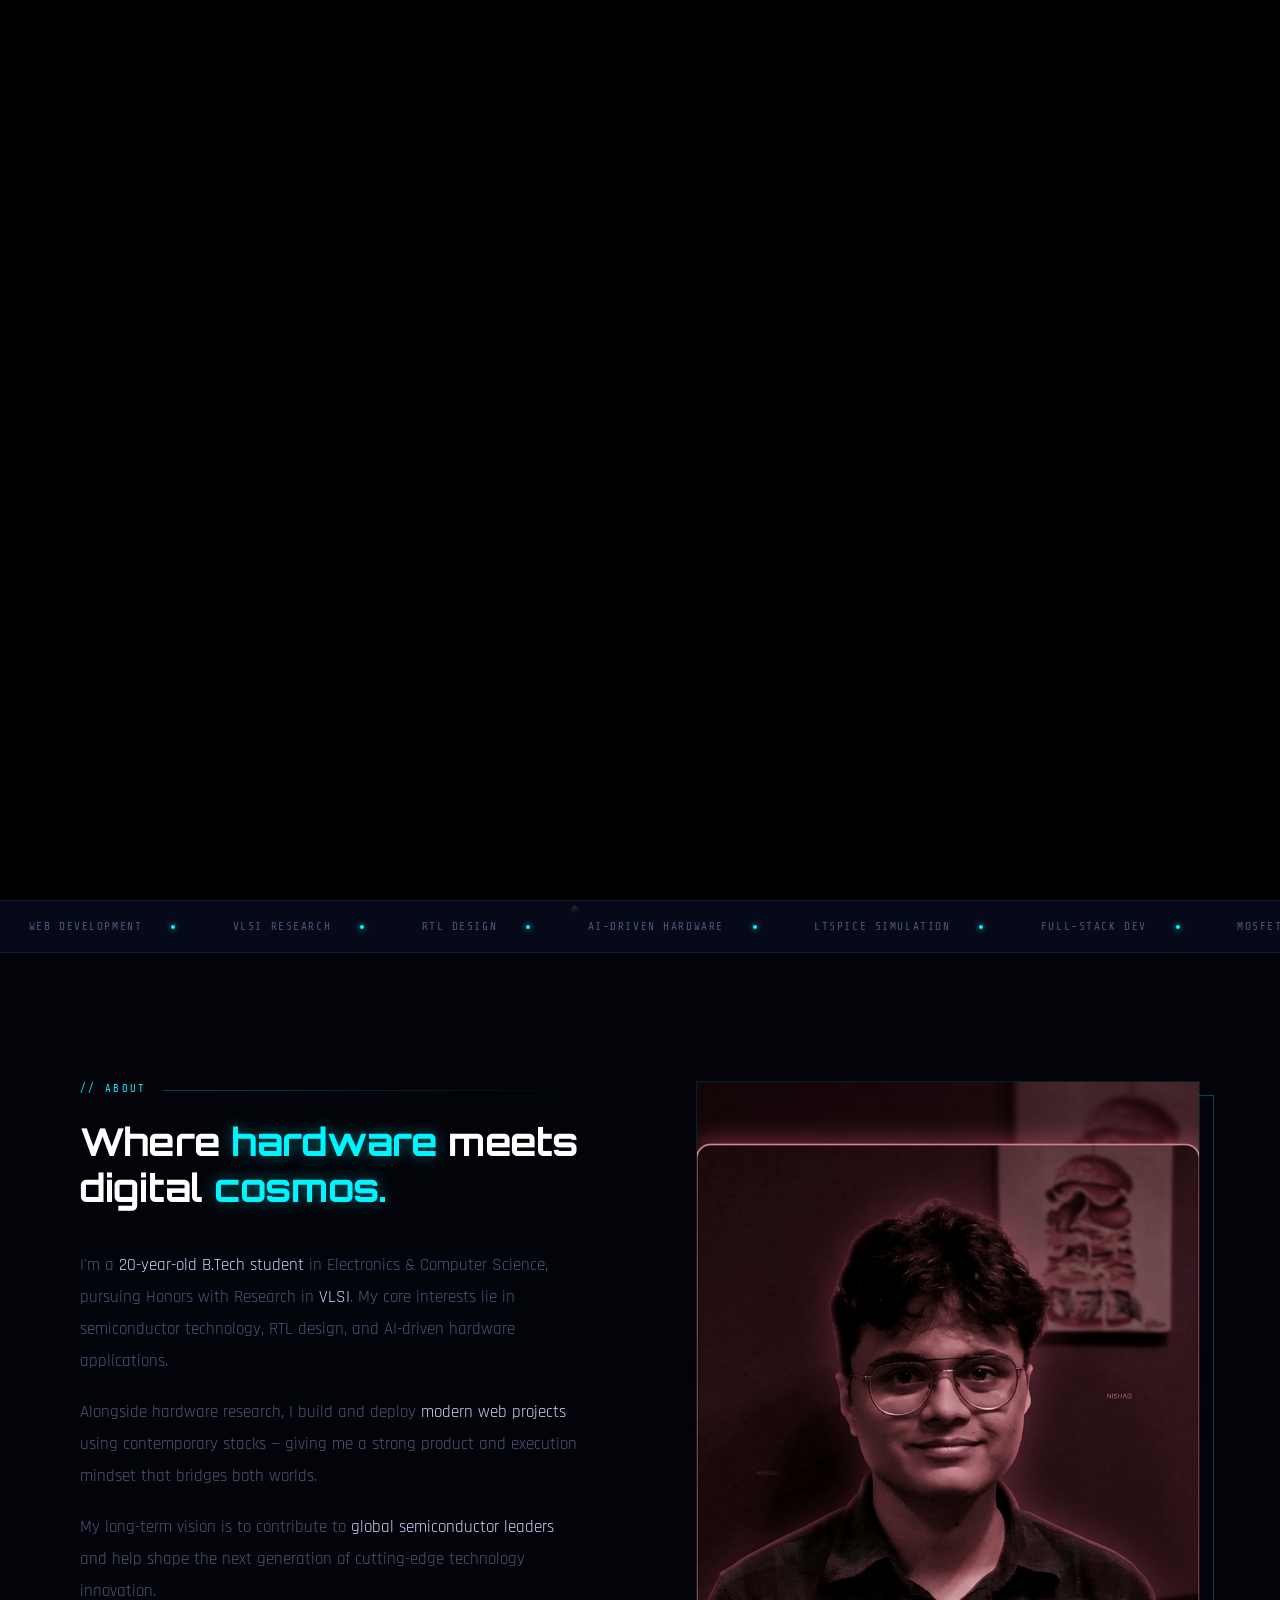
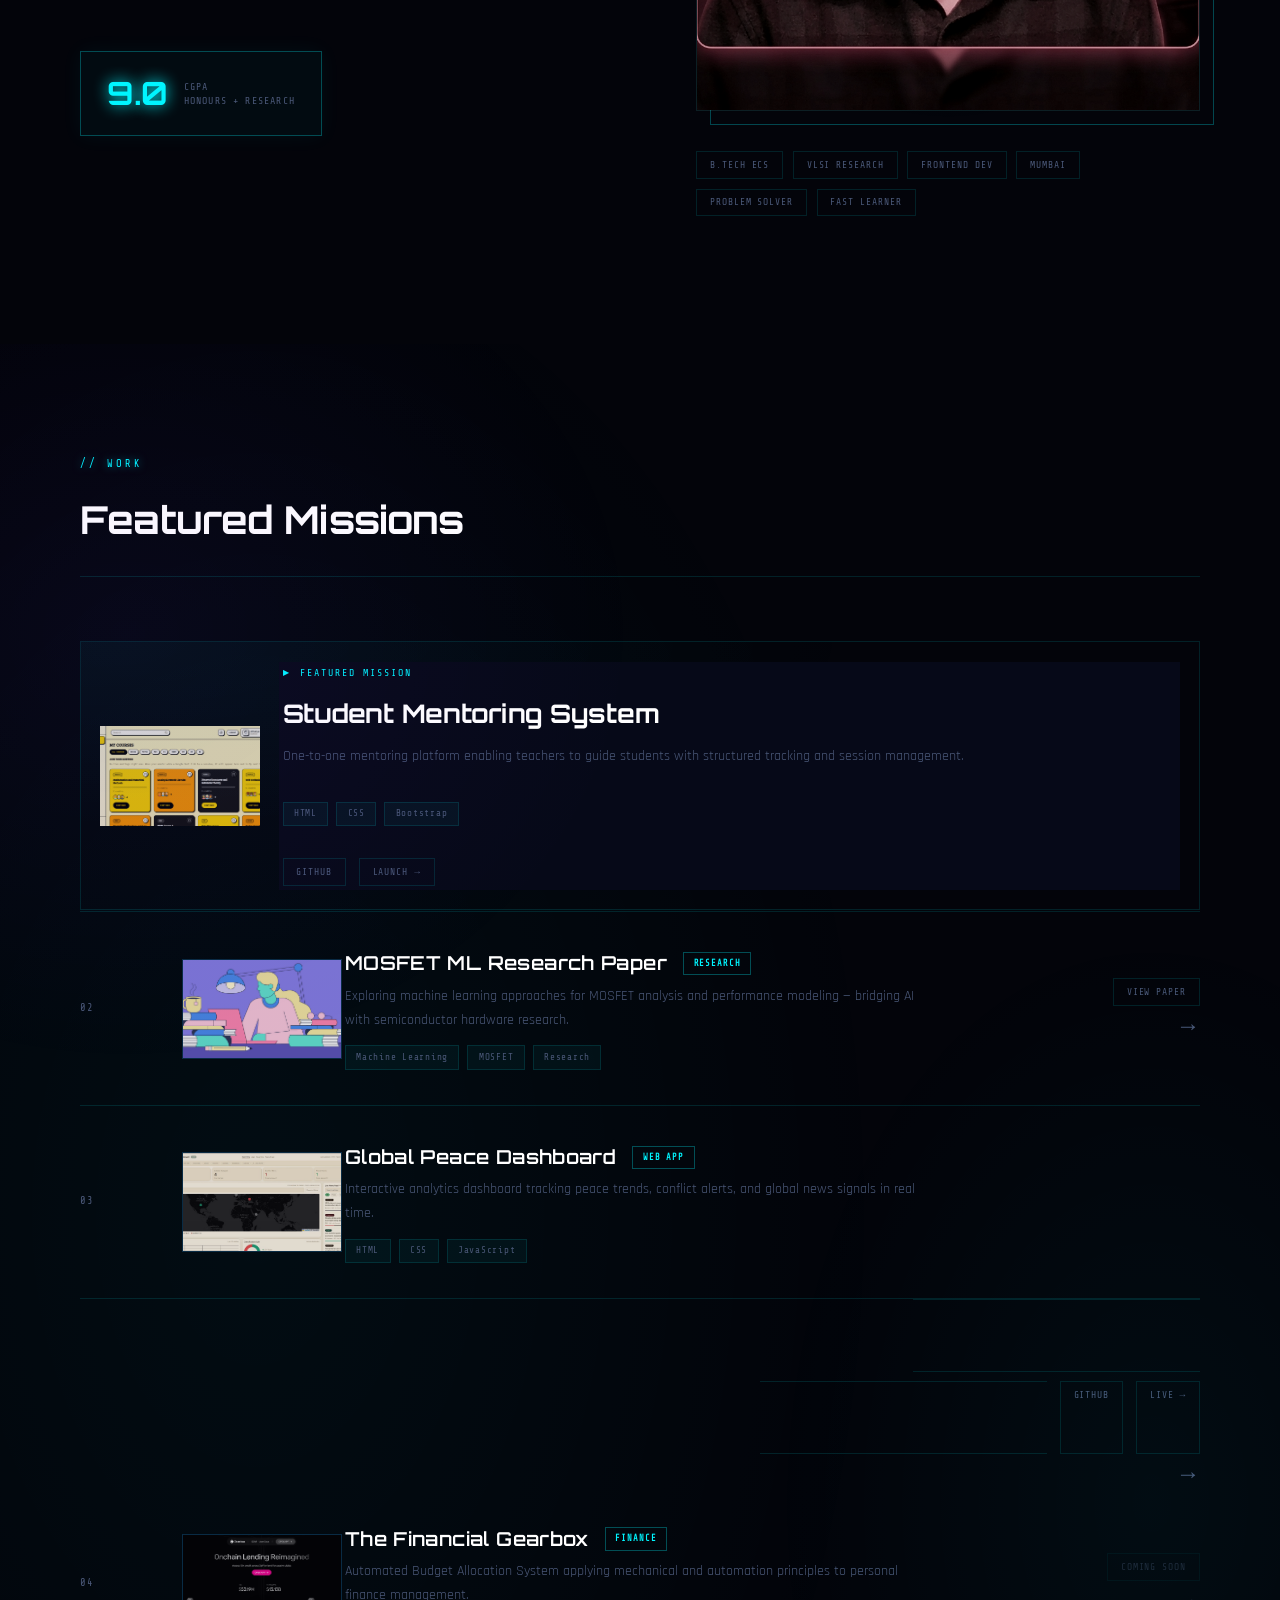
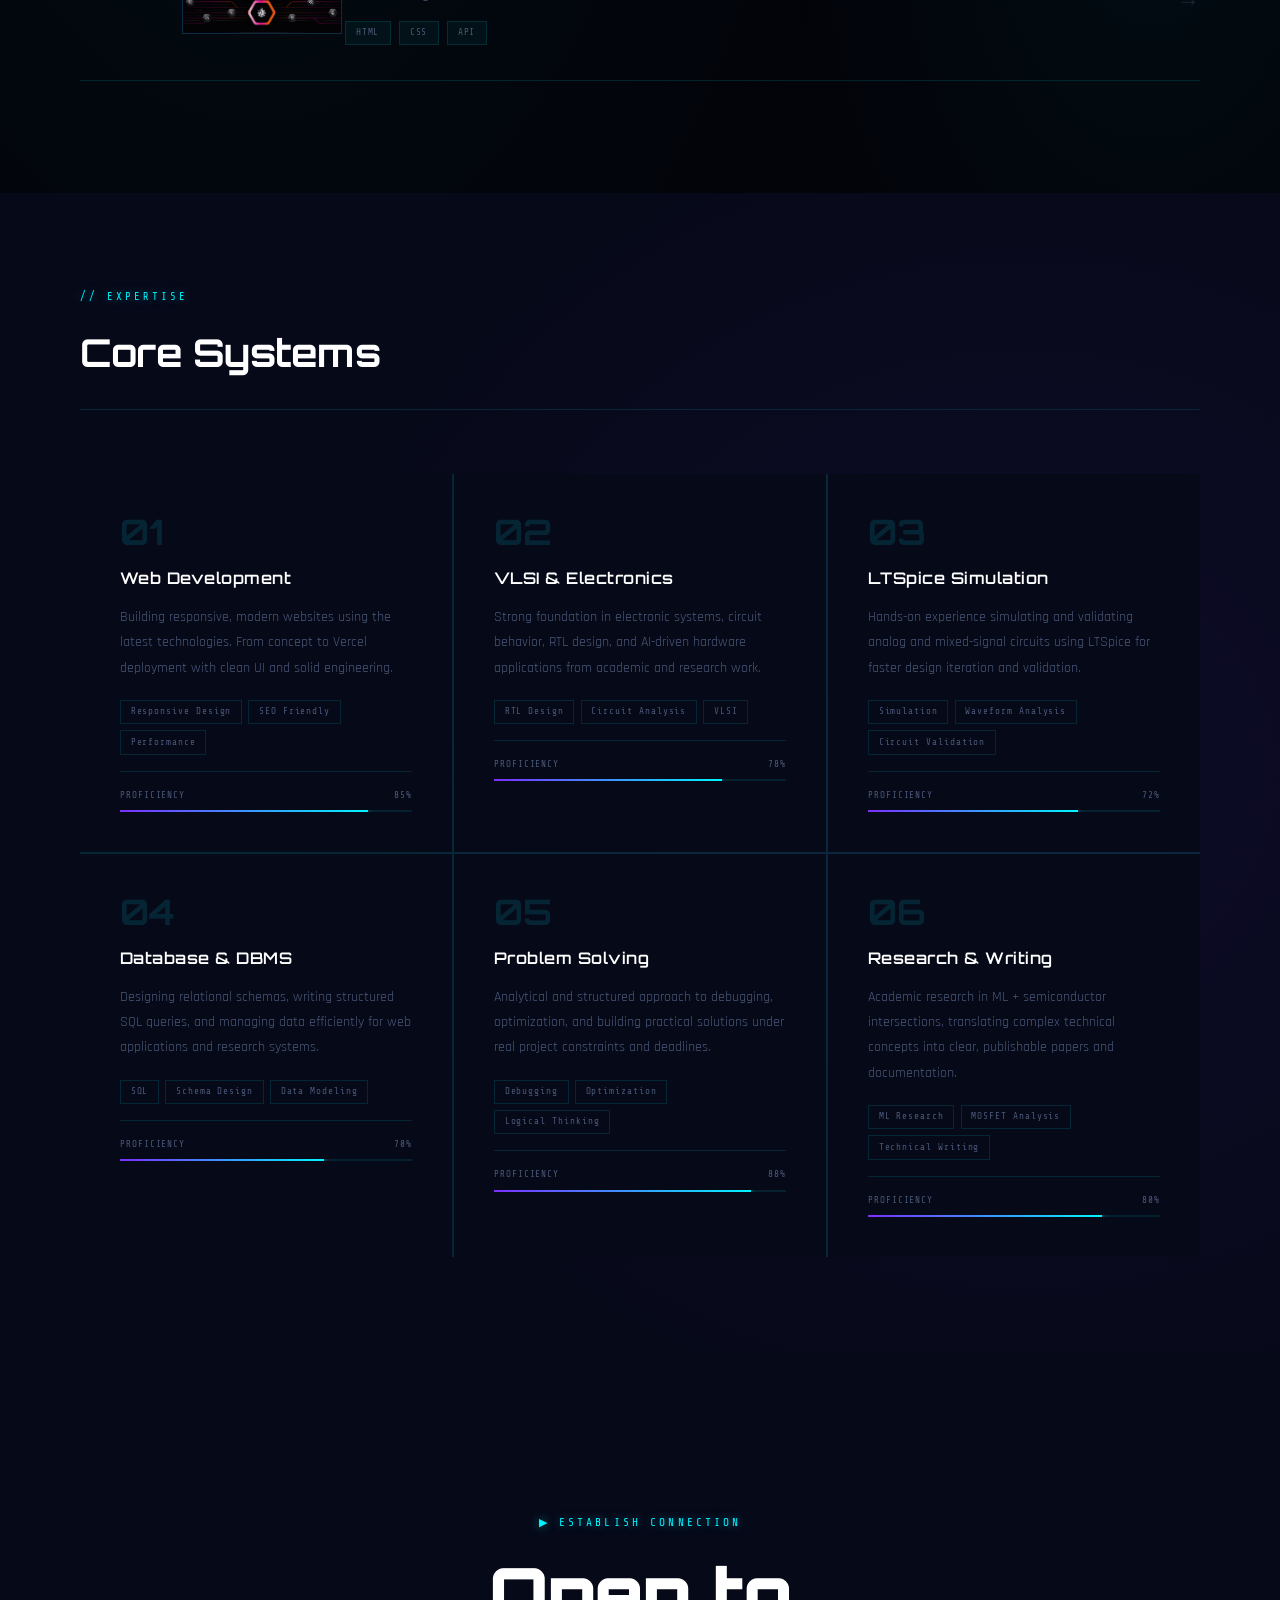
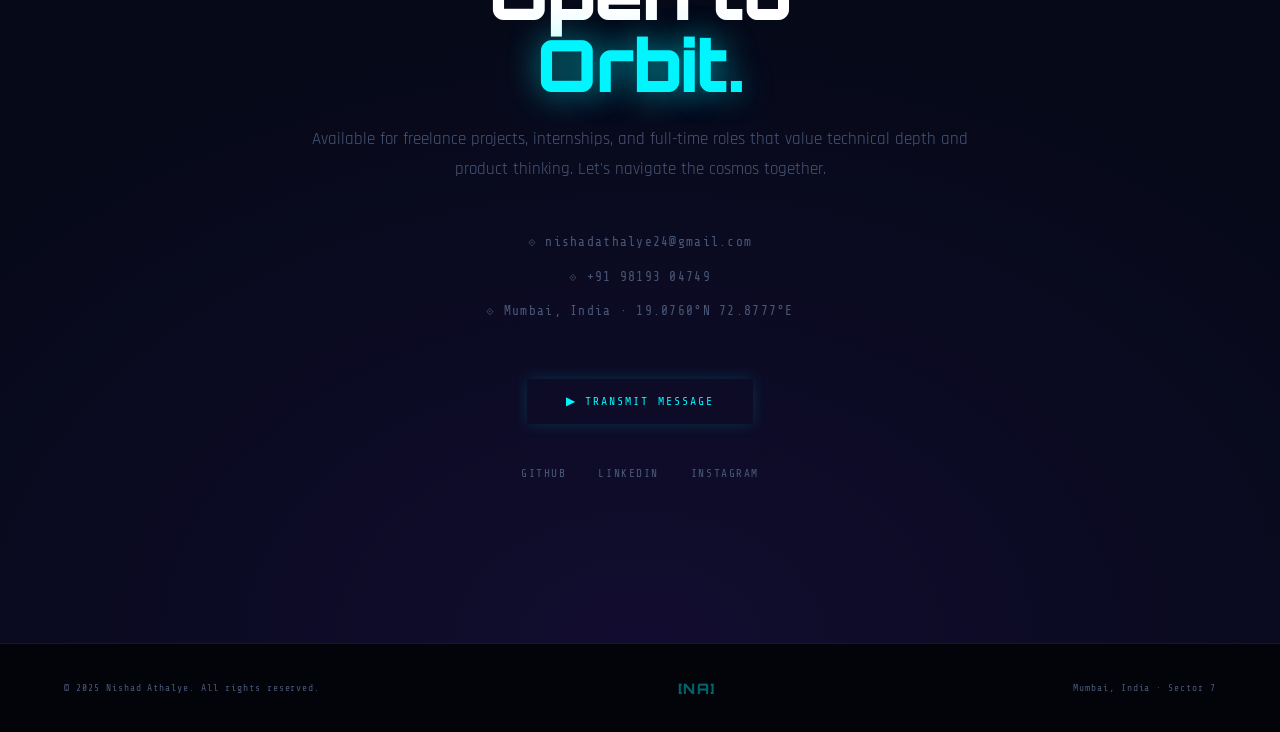
==== commit 4829bccb: "Refine intro motion to fast corner-to-corner sweep. Replace the slow zoom effect with a quick diagon" ====
--- a/porotofilo8/index.html
+++ b/porotofilo8/index.html
@@ -734,17 +734,26 @@
 
 <!-- Video intro cinematic -->
 <div id="video-intro" style="position:fixed;inset:0;z-index:99999;background:#000;overflow:hidden;">
-  <video id="intro-video" autoplay muted playsinline preload="auto" style="position:absolute;inset:0;width:100%;height:100%;object-fit:cover;">
-    <source src="files/Video%20Project.mp4" type="video/mp4">
+  <video id="intro-video" autoplay muted playsinline preload="auto" style="position:absolute;inset:0;width:100%;height:100%;object-fit:cover;will-change:transform;animation:introCornerSweep 1.25s linear forwards;">
+    <source src="files/23882-338327769.mp4" type="video/mp4">
   </video>
-  <div id="intro-vignette" style="position:absolute;inset:0;background:linear-gradient(to top,rgba(0,0,0,0.6),transparent 45%,rgba(0,0,0,0.45));pointer-events:none;"></div>
-  <div id="intro-welcome" style="position:absolute;inset:0;display:flex;align-items:center;justify-content:center;font-family:'Orbitron',monospace;font-size:clamp(1.1rem,3vw,2rem);letter-spacing:.2em;text-transform:uppercase;color:#fff;opacity:0;transition:opacity .9s ease;text-shadow:0 0 18px rgba(255,255,255,.5);pointer-events:none;">Welcome to my website</div>
+  <div id="intro-vignette" style="position:absolute;inset:0;background:linear-gradient(to top,rgba(0,0,0,0.75),transparent 45%,rgba(0,0,0,0.55));pointer-events:none;"></div>
+  <div id="intro-fade" style="position:absolute;inset:0;background:#000;opacity:0;pointer-events:none;transition:opacity 1.8s ease;"></div>
+  <div id="intro-welcome" style="position:absolute;inset:0;display:flex;align-items:center;justify-content:center;font-family:'Orbitron',monospace;font-size:clamp(1.1rem,3vw,2rem);letter-spacing:.2em;text-transform:uppercase;color:#fff;opacity:0;transition:opacity 1.4s ease;text-shadow:0 0 22px rgba(255,255,255,.65);pointer-events:none;">Welcome to my website</div>
 </div>
+<style>
+@keyframes introCornerSweep{
+  0%   {transform:translate(-20vw,-16vh);}
+  70%  {transform:translate(20vw,16vh);}
+  100% {transform:translate(0,0);}
+}
+</style>
 <script>
 (function(){
   const overlay = document.getElementById('video-intro');
   const video = document.getElementById('intro-video');
   const welcome = document.getElementById('intro-welcome');
+  const fadeLayer = document.getElementById('intro-fade');
   if(!overlay || !video){ return; }
   document.body.style.overflow = 'hidden';
   let finished = false;
@@ -752,15 +761,16 @@
   function endIntro(){
     if(finished) return;
     finished = true;
+    if(fadeLayer) fadeLayer.style.opacity = '0.72';
     if(welcome) welcome.style.opacity = '1';
     setTimeout(()=>{
-      overlay.style.transition = 'opacity 1.1s ease';
+      overlay.style.transition = 'opacity 1.6s ease';
       overlay.style.opacity = '0';
       setTimeout(()=>{
         overlay.remove();
         document.body.style.overflow = 'auto';
-      }, 1200);
-    }, 900);
+      }, 1700);
+    }, 1300);
   }
 
   video.addEventListener('ended', endIntro);
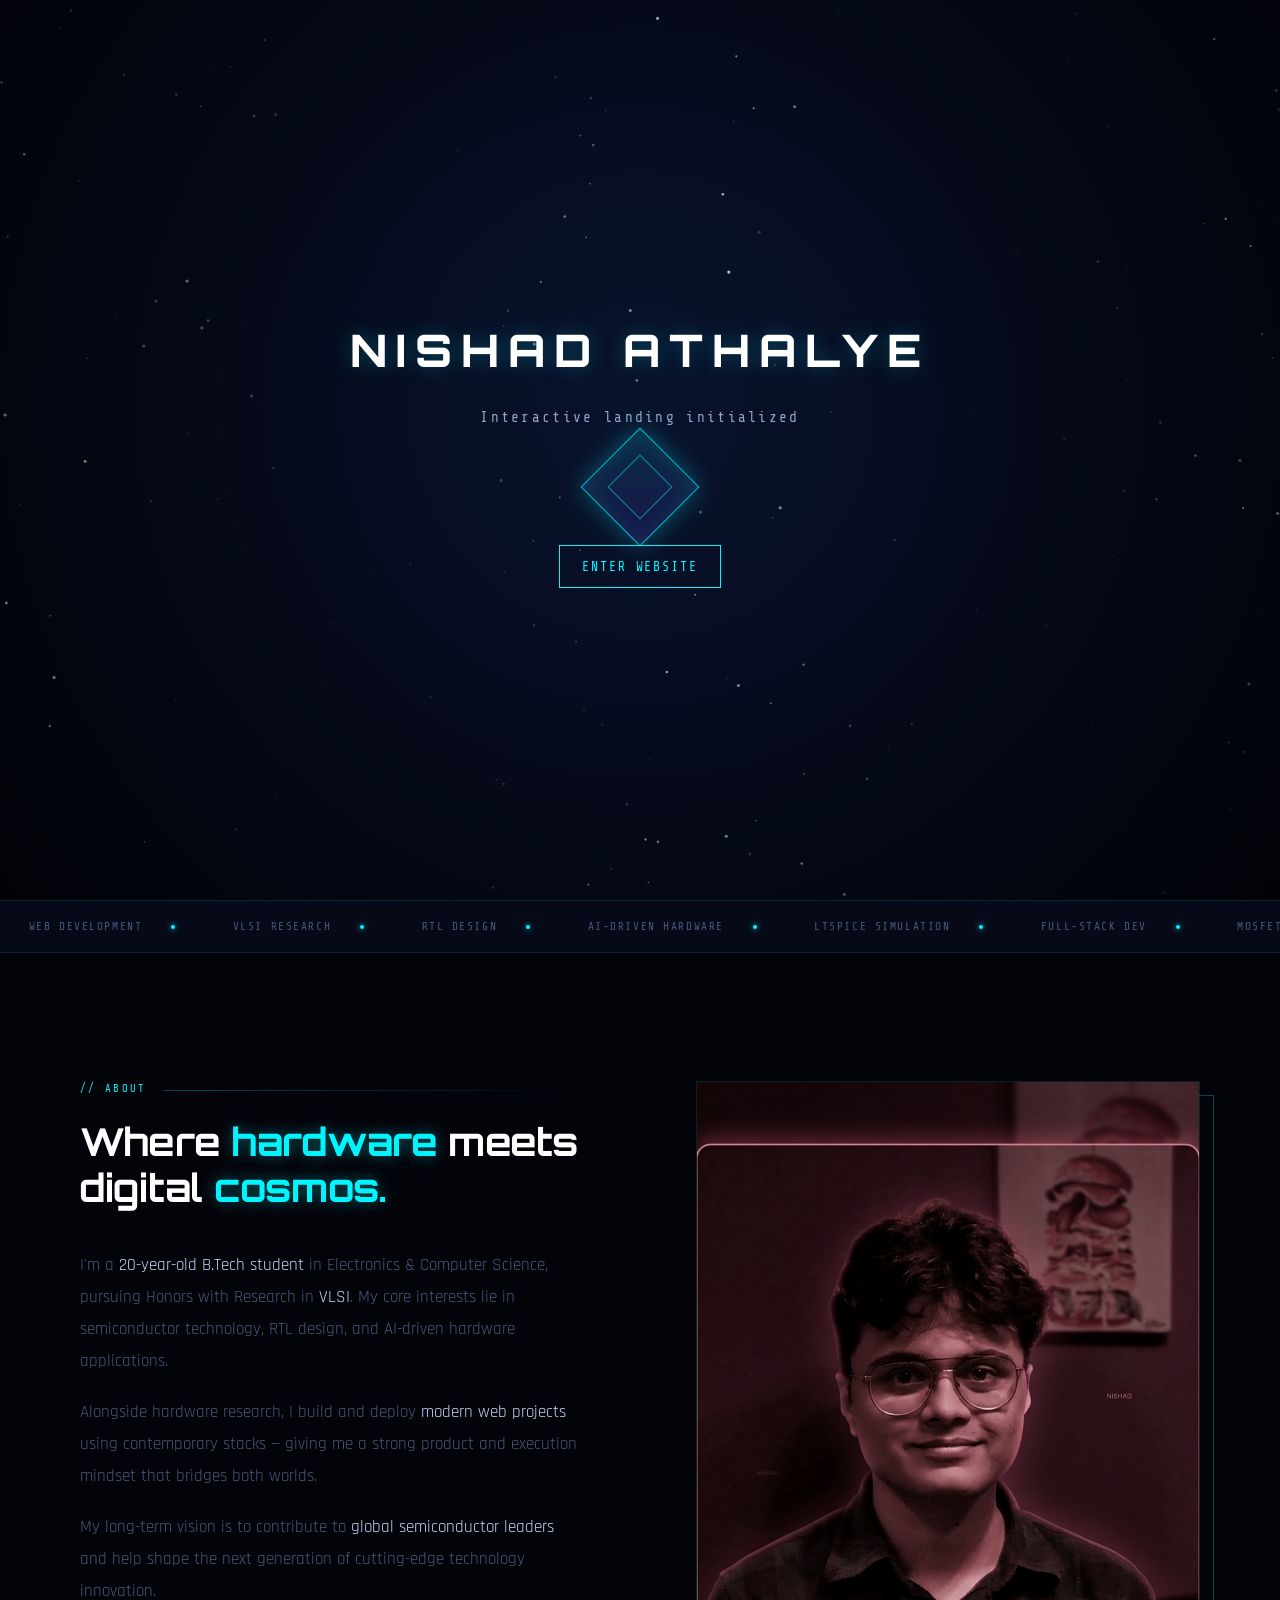
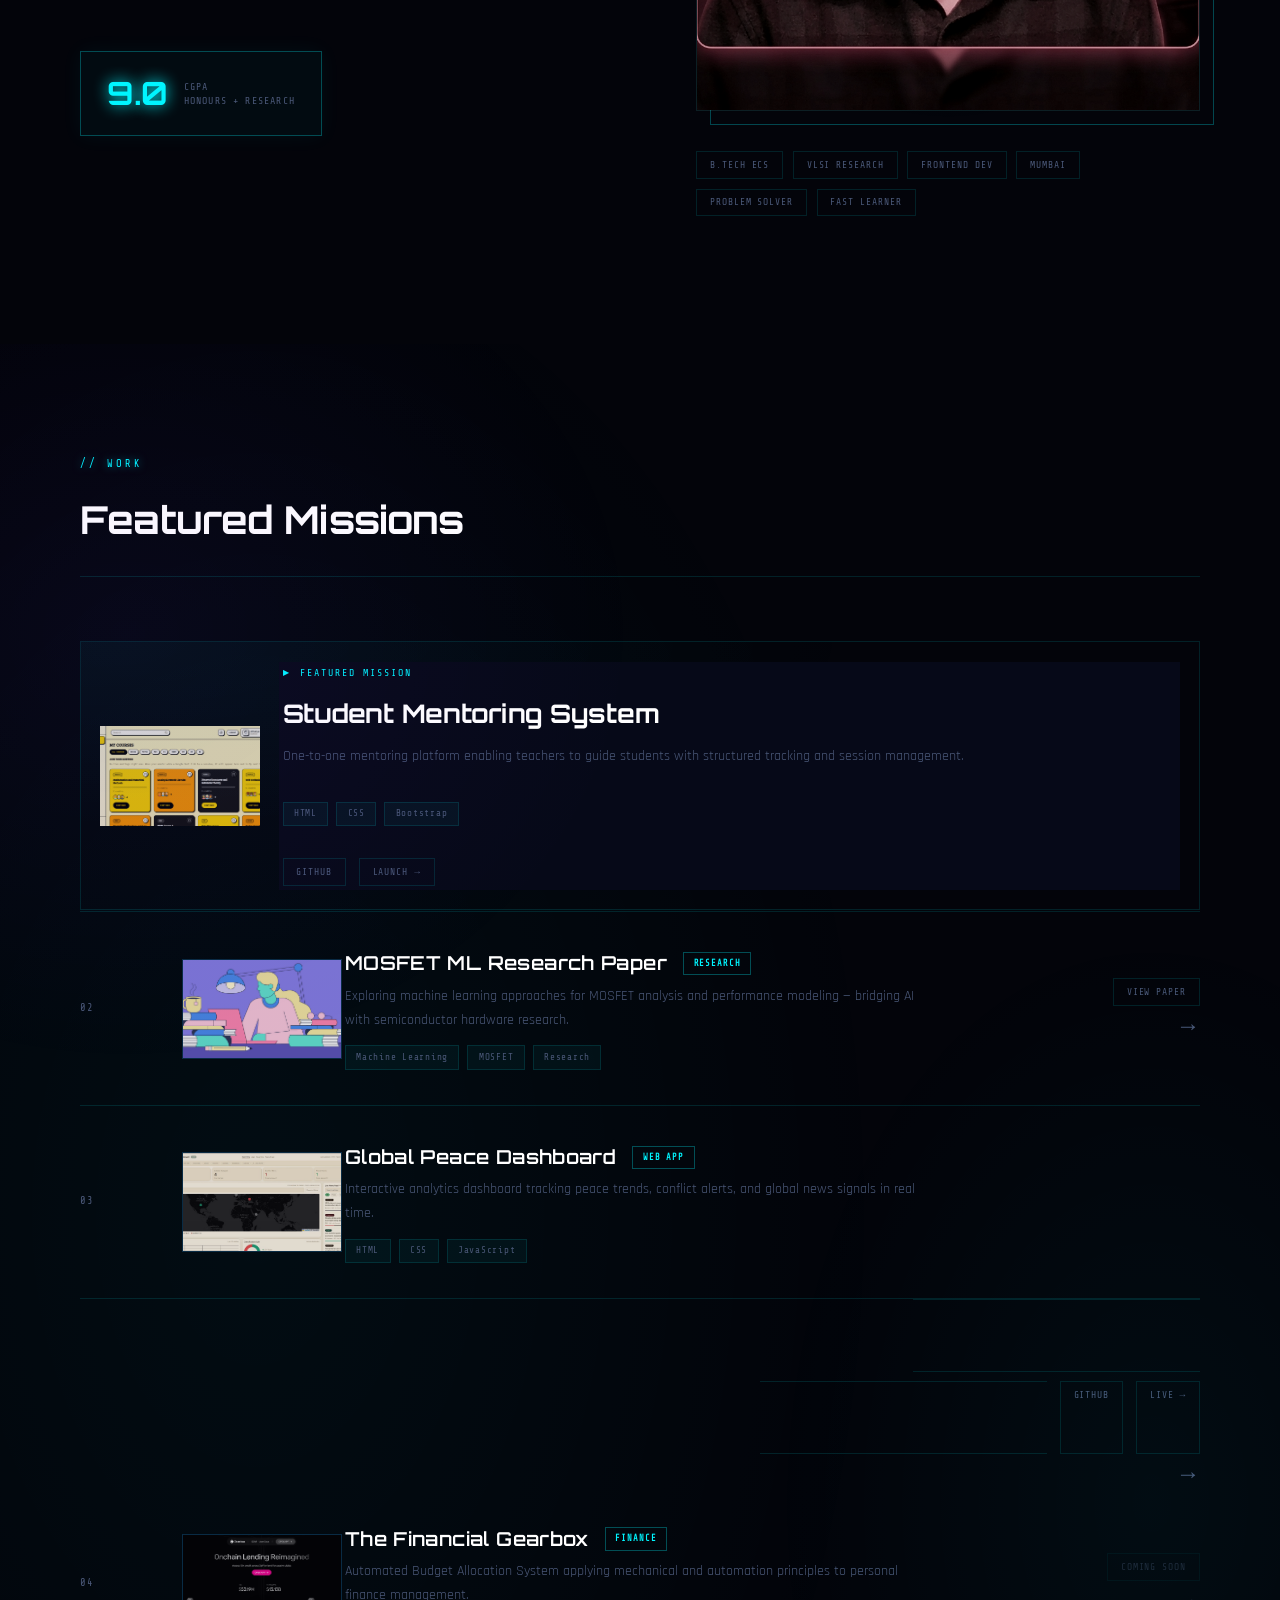
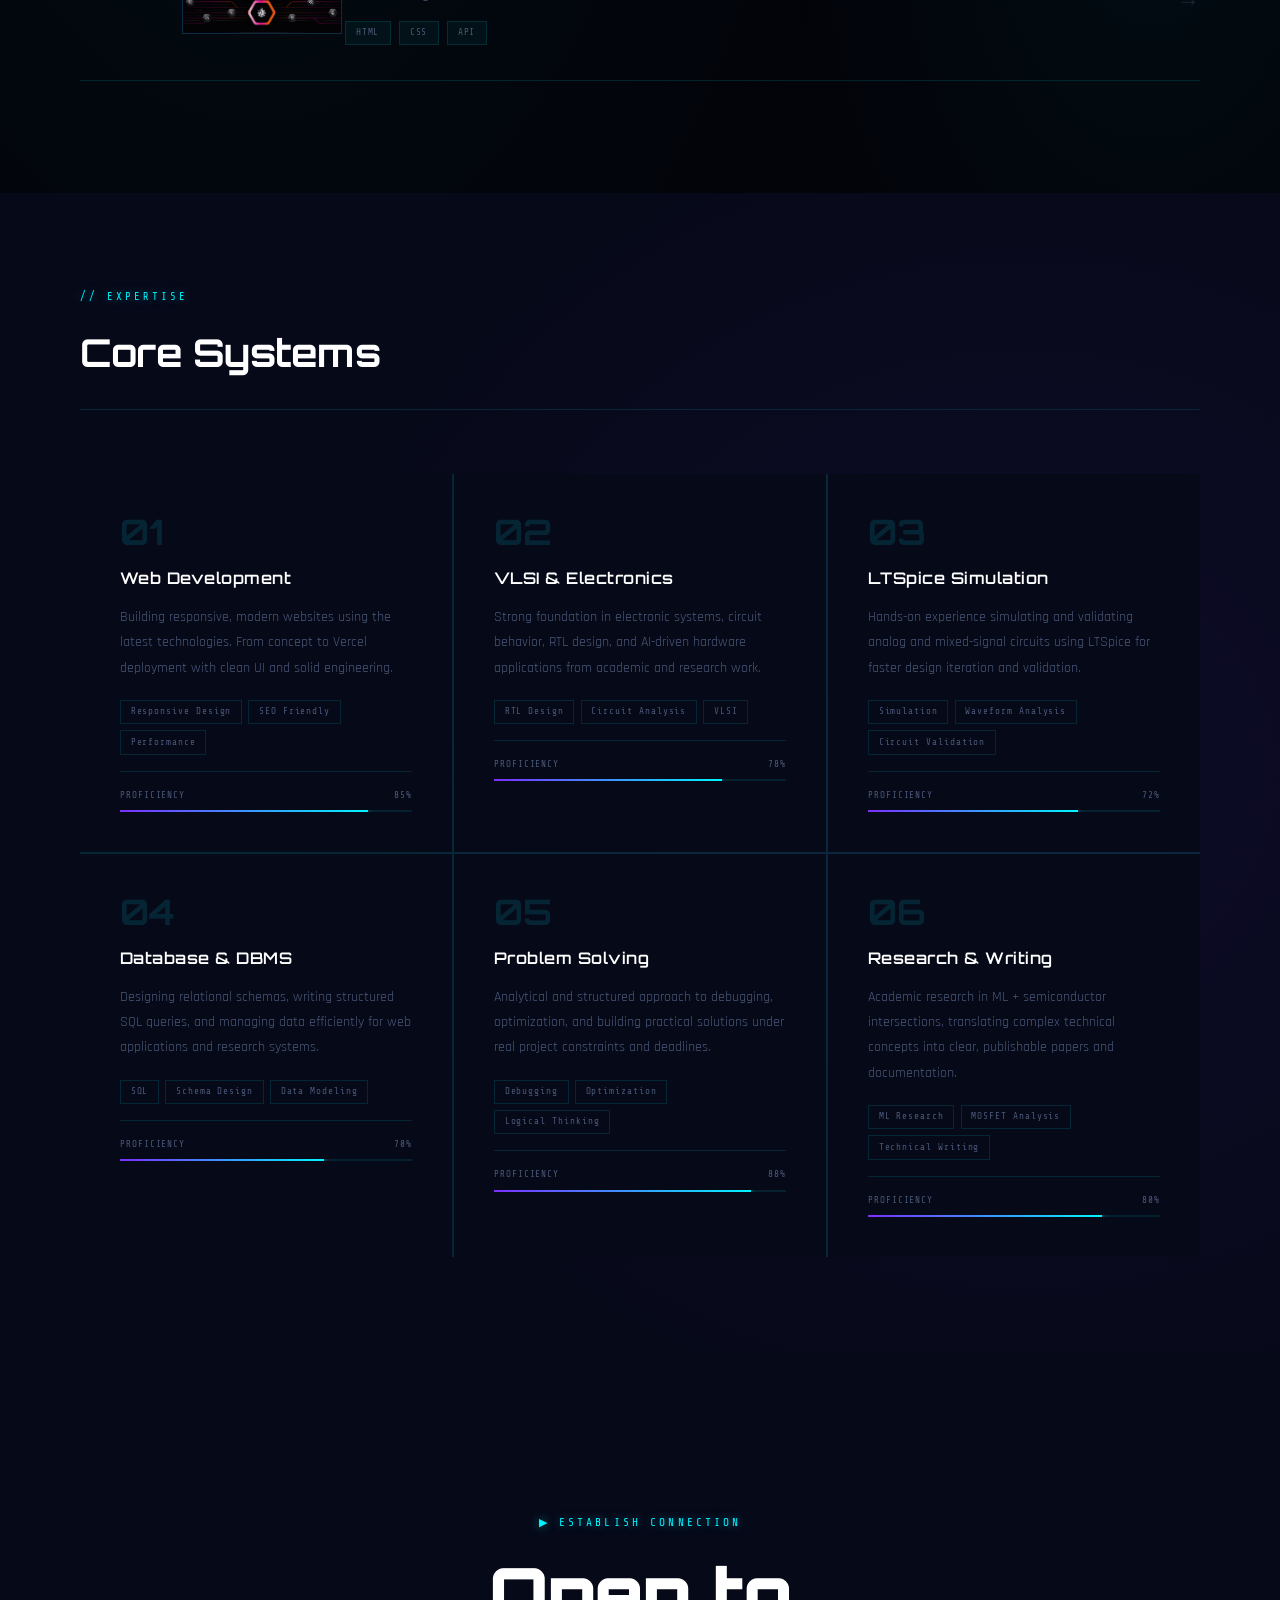
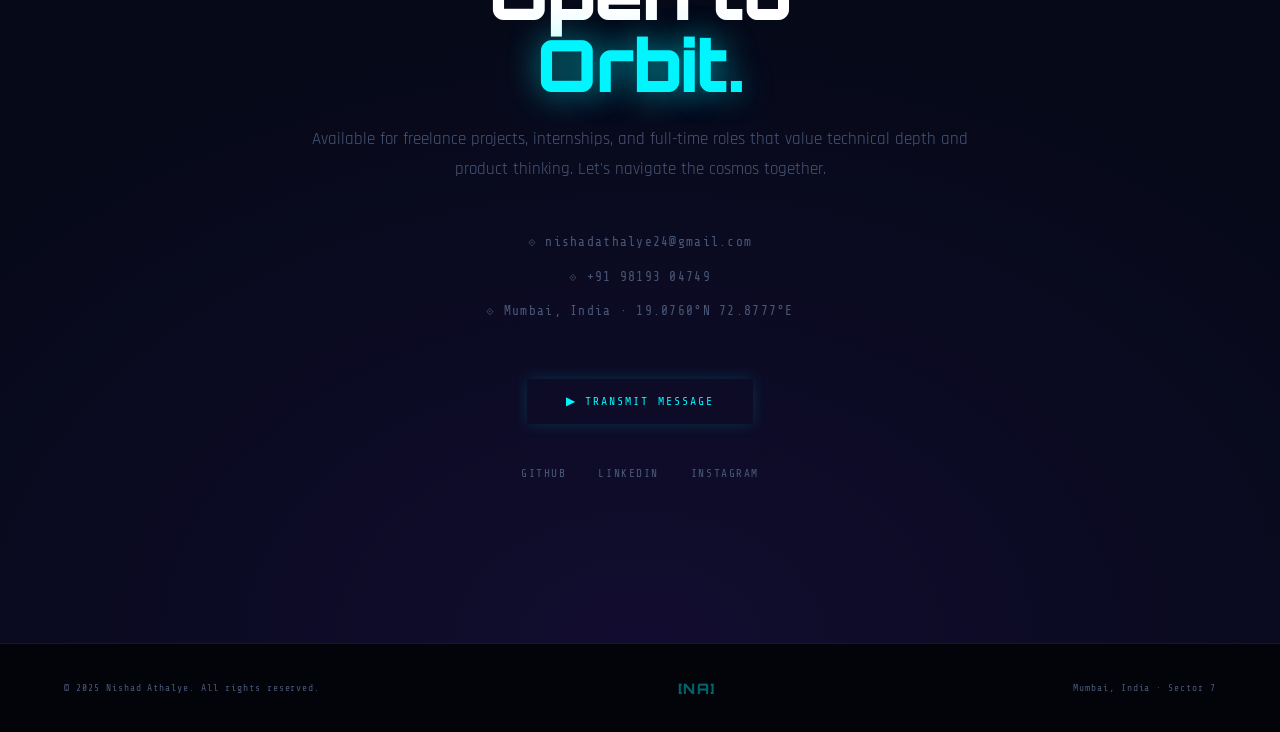
==== commit 45b84e18: "Replace intro with interactive landing and diamond reveal. Add a mouse-reactive starfield landing, r" ====
--- a/porotofilo8/index.html
+++ b/porotofilo8/index.html
@@ -732,50 +732,78 @@
 </head>
 <body>
 
-<!-- Video intro cinematic -->
-<div id="video-intro" style="position:fixed;inset:0;z-index:99999;background:#000;overflow:hidden;">
-  <video id="intro-video" autoplay muted playsinline preload="auto" style="position:absolute;inset:0;width:100%;height:100%;object-fit:cover;will-change:transform;animation:introCornerSweep 1.25s linear forwards;">
-    <source src="files/23882-338327769.mp4" type="video/mp4">
-  </video>
-  <div id="intro-vignette" style="position:absolute;inset:0;background:linear-gradient(to top,rgba(0,0,0,0.75),transparent 45%,rgba(0,0,0,0.55));pointer-events:none;"></div>
-  <div id="intro-fade" style="position:absolute;inset:0;background:#000;opacity:0;pointer-events:none;transition:opacity 1.8s ease;"></div>
-  <div id="intro-welcome" style="position:absolute;inset:0;display:flex;align-items:center;justify-content:center;font-family:'Orbitron',monospace;font-size:clamp(1.1rem,3vw,2rem);letter-spacing:.2em;text-transform:uppercase;color:#fff;opacity:0;transition:opacity 1.4s ease;text-shadow:0 0 22px rgba(255,255,255,.65);pointer-events:none;">Welcome to my website</div>
+<!-- Interactive landing intro -->
+<style>
+#landing-intro{position:fixed;inset:0;z-index:99999;background:#02040d;overflow:hidden}
+#landing-canvas{position:absolute;inset:0}
+#landing-vignette{position:absolute;inset:0;background:radial-gradient(circle at 50% 45%,transparent 20%,rgba(0,0,0,.62));pointer-events:none}
+#landing-content{position:absolute;inset:0;display:flex;flex-direction:column;align-items:center;justify-content:center;gap:1rem;text-align:center}
+#landing-title{font-family:'Orbitron',monospace;font-weight:800;letter-spacing:.2em;color:#fff;font-size:clamp(1.4rem,3.5vw,2.8rem);text-shadow:0 0 20px rgba(0,245,255,.25)}
+#landing-sub{font-family:'Share Tech Mono',monospace;letter-spacing:.16em;color:rgba(200,220,255,.72);font-size:clamp(.65rem,1.2vw,.9rem)}
+#landing-diamond{width:84px;height:84px;transform:rotate(45deg) scale(.75);border:1px solid rgba(0,245,255,.7);box-shadow:0 0 24px rgba(0,245,255,.32),inset 0 0 20px rgba(0,245,255,.12);opacity:0;transition:opacity .6s ease,transform .8s ease;background:linear-gradient(135deg,rgba(0,245,255,.12),rgba(123,47,255,.15))}
+#landing-diamond::after{content:'';position:absolute;inset:18px;border:1px solid rgba(0,245,255,.5)}
+#landing-diamond.show{opacity:1;transform:rotate(45deg) scale(1)}
+#landing-enter{opacity:0;transform:translateY(10px);transition:opacity .45s ease,transform .45s ease;background:transparent;color:var(--neon);border:1px solid var(--neon);padding:.8rem 1.4rem;font-family:'Share Tech Mono',monospace;letter-spacing:.14em;text-transform:uppercase;cursor:pointer}
+#landing-enter.show{opacity:1;transform:translateY(0)}
+</style>
+
+<div id="landing-intro">
+  <canvas id="landing-canvas"></canvas>
+  <div id="landing-vignette"></div>
+  <div id="landing-content">
+    <div id="landing-title">NISHAD ATHALYE</div>
+    <div id="landing-sub">Interactive landing initialized</div>
+    <div id="landing-diamond"></div>
+    <button id="landing-enter">Enter Website</button>
+  </div>
 </div>
-<style>
-@keyframes introCornerSweep{
-  0%   {transform:translate(-20vw,-16vh);}
-  70%  {transform:translate(20vw,16vh);}
-  100% {transform:translate(0,0);}
-}
-</style>
 <script>
 (function(){
-  const overlay = document.getElementById('video-intro');
-  const video = document.getElementById('intro-video');
-  const welcome = document.getElementById('intro-welcome');
-  const fadeLayer = document.getElementById('intro-fade');
-  if(!overlay || !video){ return; }
-  document.body.style.overflow = 'hidden';
-  let finished = false;
-
-  function endIntro(){
-    if(finished) return;
-    finished = true;
-    if(fadeLayer) fadeLayer.style.opacity = '0.72';
-    if(welcome) welcome.style.opacity = '1';
-    setTimeout(()=>{
-      overlay.style.transition = 'opacity 1.6s ease';
-      overlay.style.opacity = '0';
-      setTimeout(()=>{
-        overlay.remove();
-        document.body.style.overflow = 'auto';
-      }, 1700);
-    }, 1300);
+  const intro=document.getElementById('landing-intro');
+  const c=document.getElementById('landing-canvas');
+  const ctx=c.getContext('2d');
+  const diamond=document.getElementById('landing-diamond');
+  const enterBtn=document.getElementById('landing-enter');
+  if(!intro||!c||!ctx||!diamond||!enterBtn) return;
+  document.body.style.overflow='hidden';
+
+  let W=0,H=0,mx=0,my=0,t=0;
+  const stars=[];
+  function resize(){W=c.width=innerWidth;H=c.height=innerHeight;mx=W/2;my=H/2;}
+  function makeStars(){
+    stars.length=0;
+    for(let i=0;i<220;i++) stars.push({x:Math.random()*W,y:Math.random()*H,r:Math.random()*1.4+0.2,a:Math.random()*0.8+0.2,s:Math.random()*0.2+0.03});
   }
-
-  video.addEventListener('ended', endIntro);
-  video.addEventListener('error', endIntro);
-  setTimeout(endIntro, 20000);
+  function loop(){
+    t+=0.01;
+    ctx.clearRect(0,0,W,H);
+    const bg=ctx.createRadialGradient(W*0.5,H*0.45,0,W*0.5,H*0.45,Math.max(W,H)*0.85);
+    bg.addColorStop(0,'#09122c'); bg.addColorStop(1,'#02040d');
+    ctx.fillStyle=bg; ctx.fillRect(0,0,W,H);
+    for(const s of stars){
+      s.y+=s.s; if(s.y>H){s.y=0; s.x=Math.random()*W;}
+      const px=s.x+(mx-W/2)*0.01, py=s.y+(my-H/2)*0.01;
+      ctx.globalAlpha=s.a*(0.55+0.45*Math.sin(t*2+s.x*0.01));
+      ctx.fillStyle='rgba(220,230,255,1)';
+      ctx.beginPath(); ctx.arc(px,py,s.r,0,Math.PI*2); ctx.fill();
+    }
+    ctx.globalAlpha=1;
+    if(!intro.dataset.done) requestAnimationFrame(loop);
+  }
+
+  addEventListener('mousemove',e=>{mx=e.clientX;my=e.clientY;});
+  addEventListener('resize',()=>{resize();makeStars();});
+  resize(); makeStars(); loop();
+
+  setTimeout(()=>diamond.classList.add('show'),900);
+  setTimeout(()=>enterBtn.classList.add('show'),1700);
+
+  enterBtn.addEventListener('click',()=>{
+    intro.dataset.done='1';
+    intro.style.transition='opacity 1s ease';
+    intro.style.opacity='0';
+    setTimeout(()=>{intro.remove();document.body.style.overflow='auto';},1000);
+  });
 })();
 </script>
 
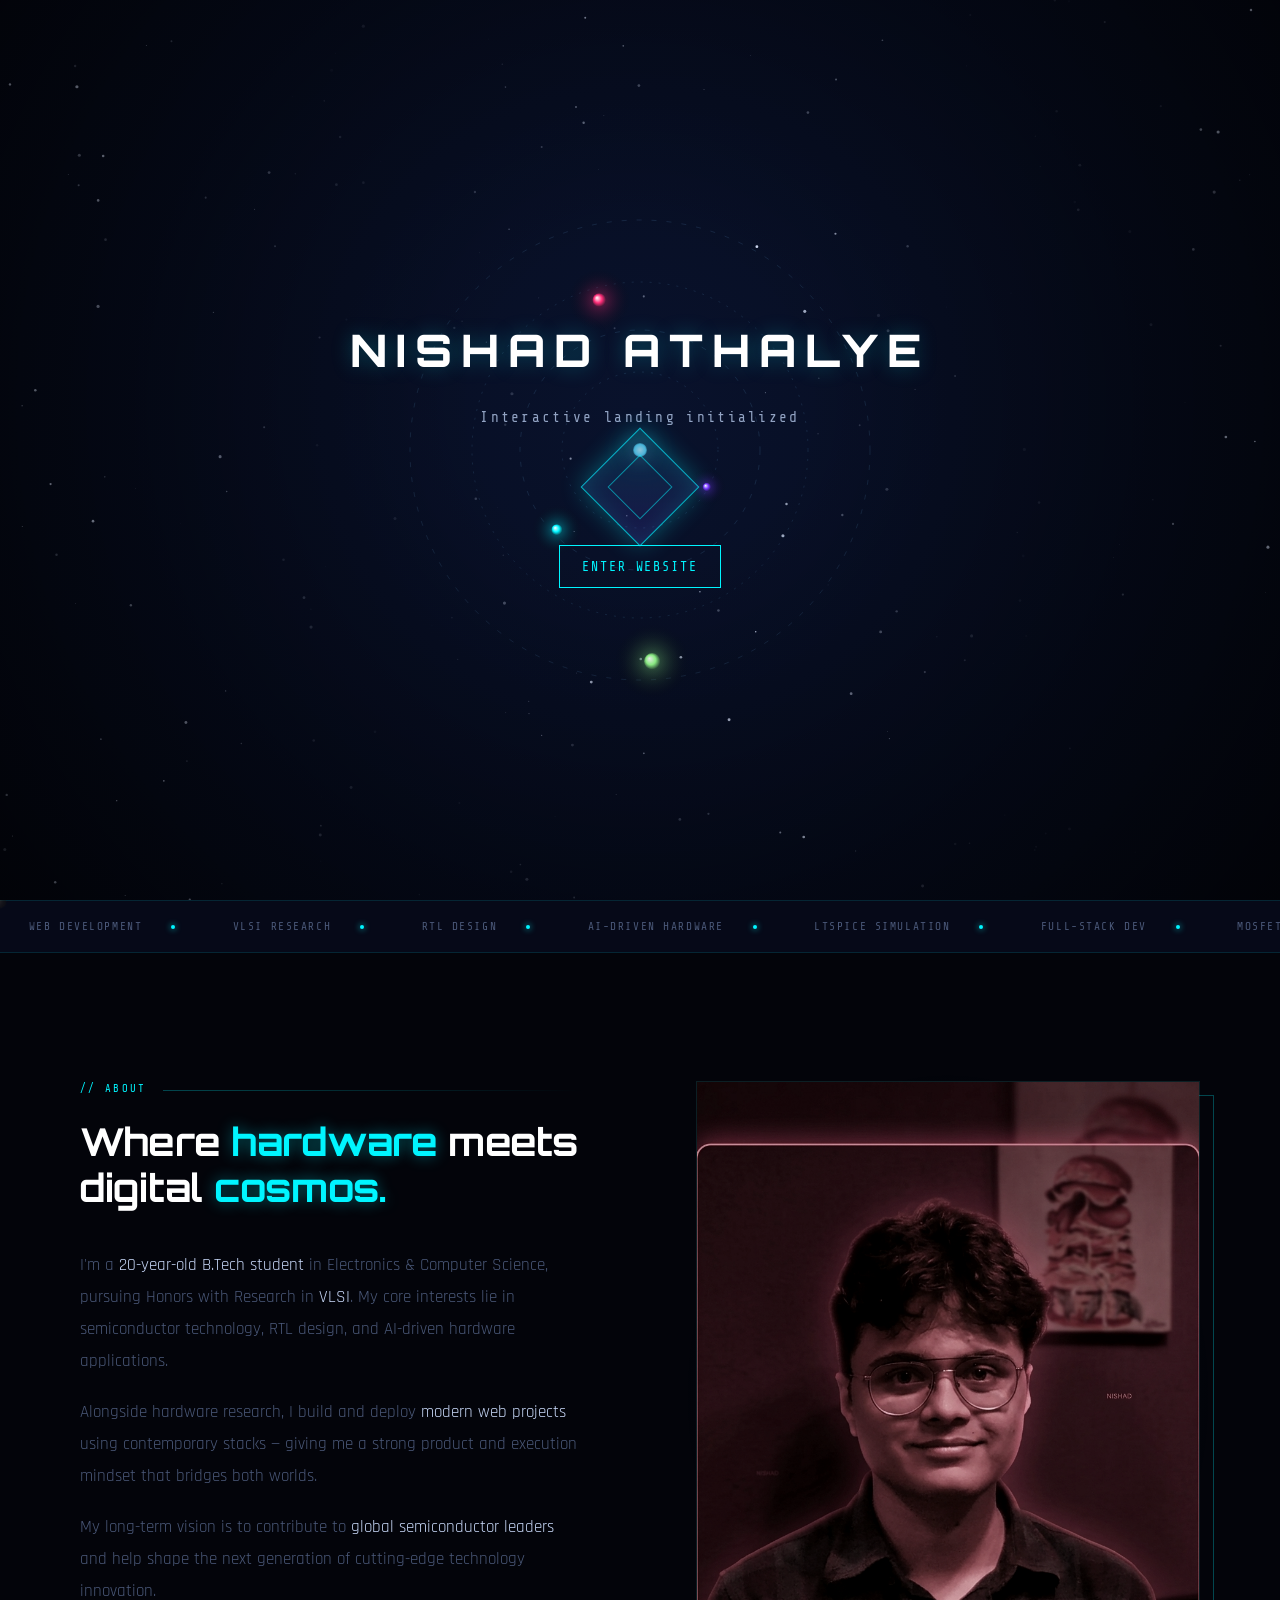
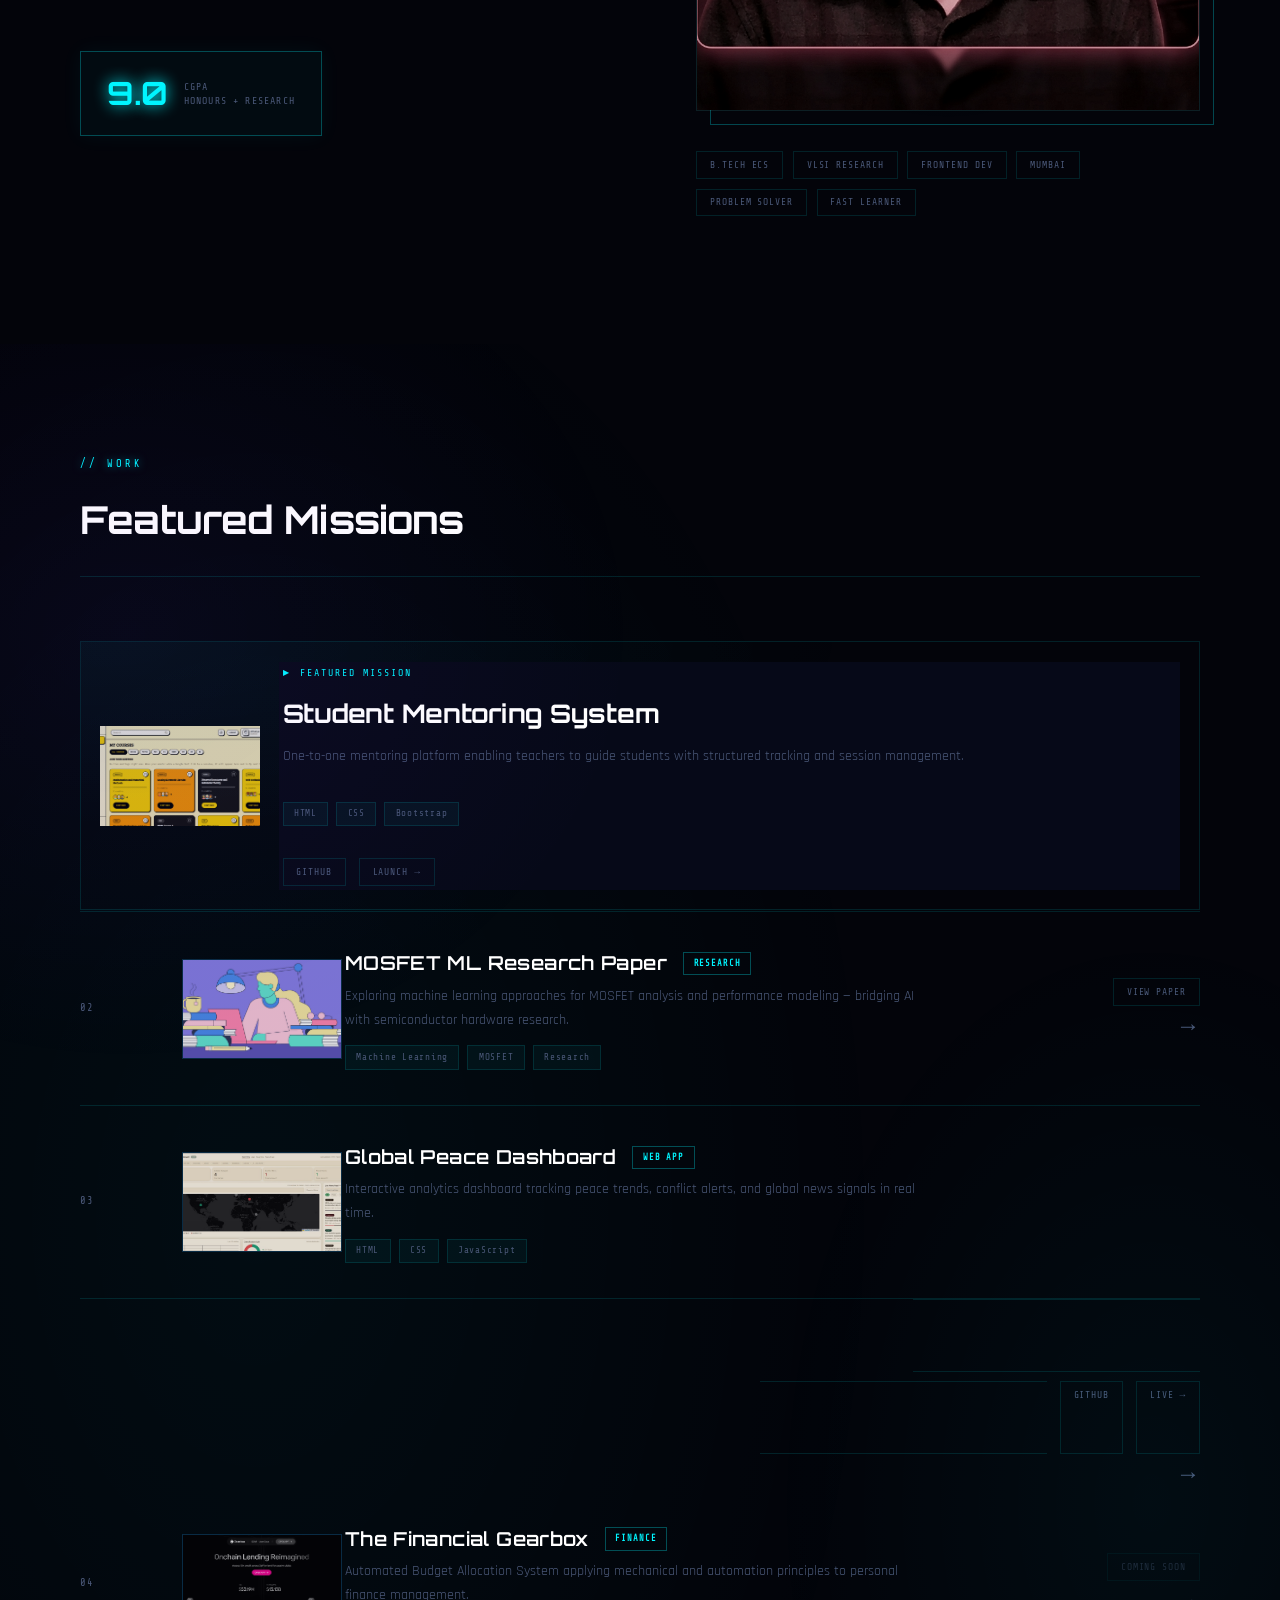
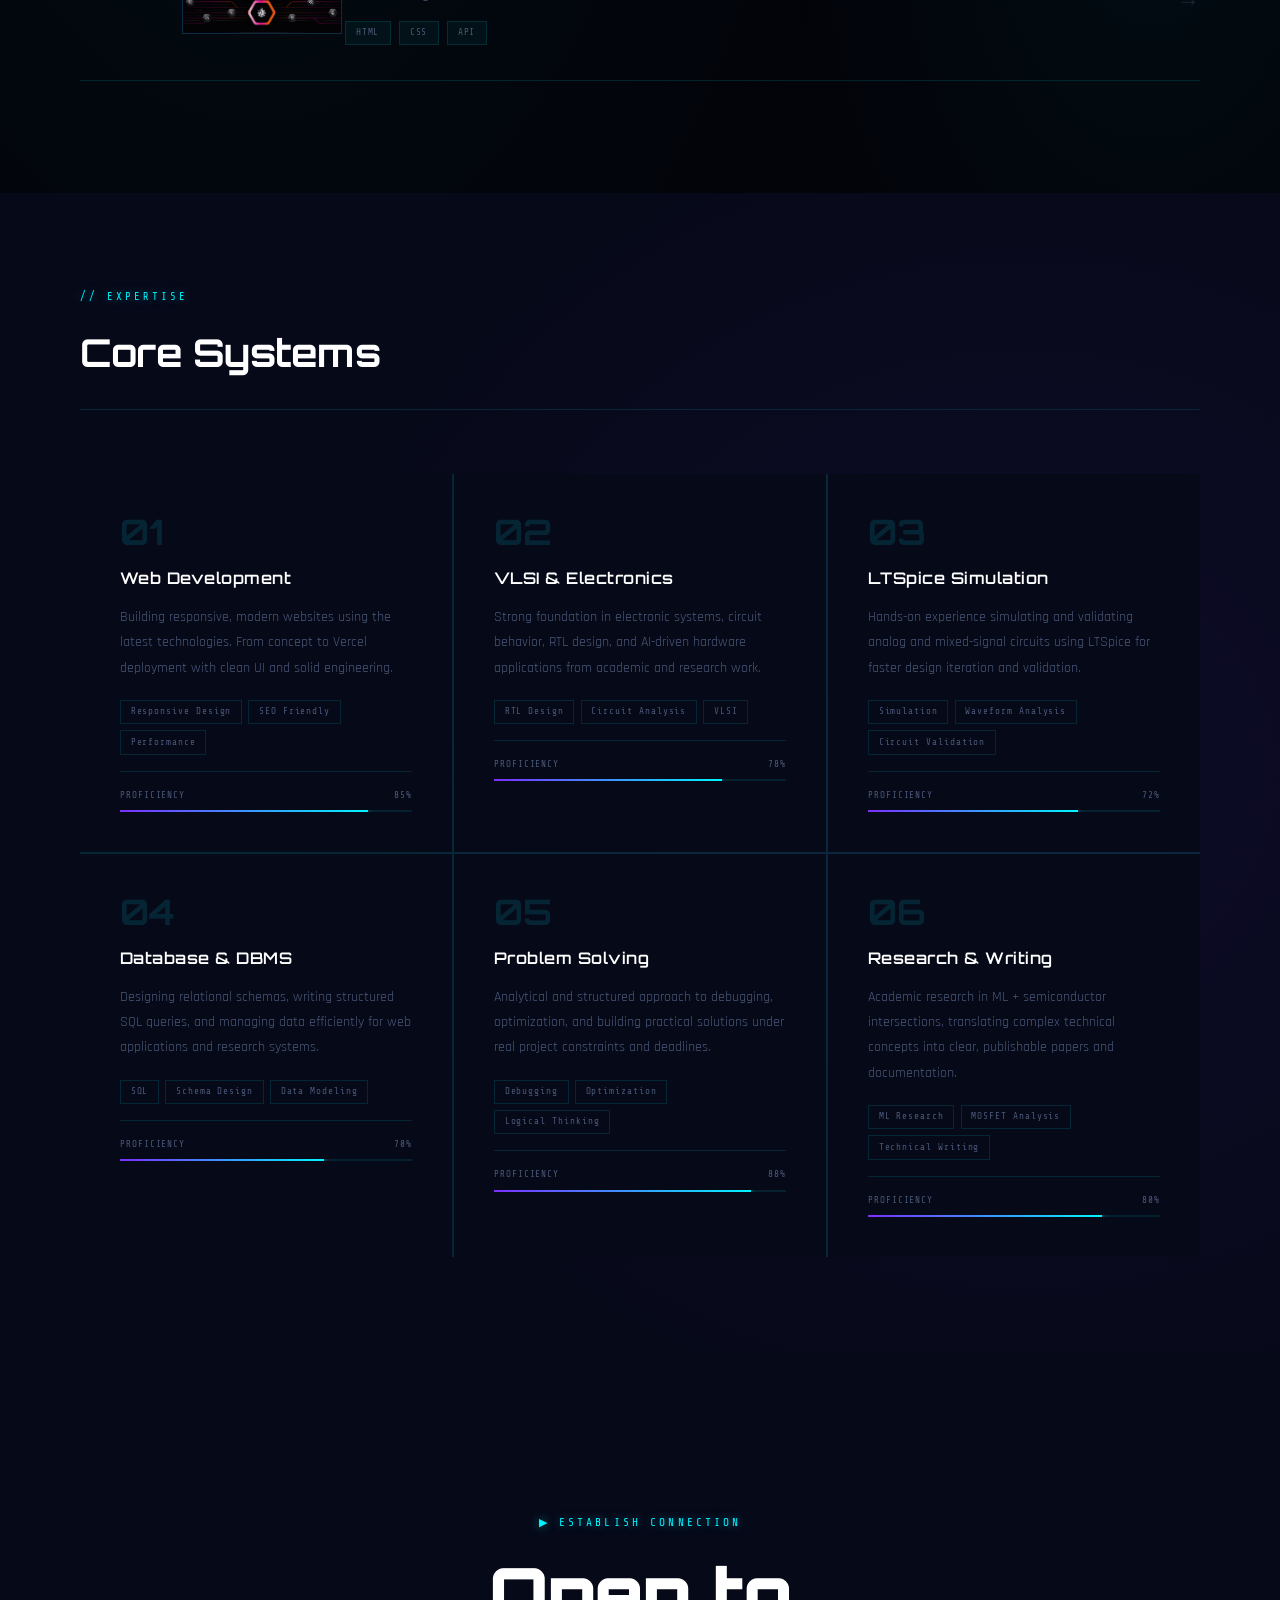
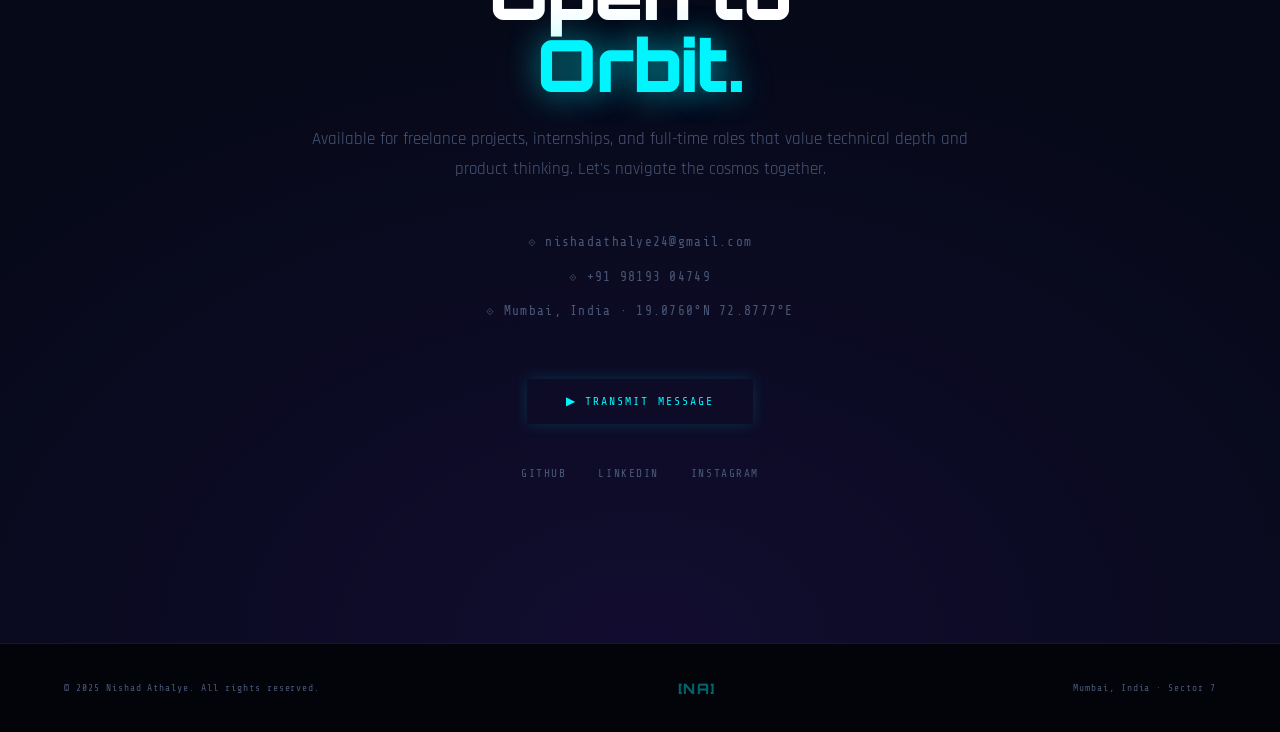
==== commit 156b887d: "Enhance interactive landing intro visuals and motion. Refines the opening scene with an orbiting pla" ====
--- a/porotofilo8/index.html
+++ b/porotofilo8/index.html
@@ -745,11 +745,17 @@
 #landing-diamond.show{opacity:1;transform:rotate(45deg) scale(1)}
 #landing-enter{opacity:0;transform:translateY(10px);transition:opacity .45s ease,transform .45s ease;background:transparent;color:var(--neon);border:1px solid var(--neon);padding:.8rem 1.4rem;font-family:'Share Tech Mono',monospace;letter-spacing:.14em;text-transform:uppercase;cursor:pointer}
 #landing-enter.show{opacity:1;transform:translateY(0)}
+#landing-core{
+  position:absolute;left:50%;top:50%;width:14px;height:14px;transform:translate(-50%,-50%);
+  border-radius:50%;background:radial-gradient(circle,#c9eeff 0,#65d8ff 55%,transparent 90%);
+  box-shadow:0 0 20px rgba(101,216,255,.7),0 0 45px rgba(101,216,255,.45);opacity:.8;pointer-events:none;
+}
 </style>
 
 <div id="landing-intro">
   <canvas id="landing-canvas"></canvas>
   <div id="landing-vignette"></div>
+  <div id="landing-core"></div>
   <div id="landing-content">
     <div id="landing-title">NISHAD ATHALYE</div>
     <div id="landing-sub">Interactive landing initialized</div>
@@ -767,8 +773,14 @@
   if(!intro||!c||!ctx||!diamond||!enterBtn) return;
   document.body.style.overflow='hidden';
 
-  let W=0,H=0,mx=0,my=0,t=0;
+  let W=0,H=0,mx=0,my=0,t=0,cx=0,cy=0;
   const stars=[];
+  const planets=[
+    {r:78,size:4.2,speed:0.9,color:'#7b2fff',phase:0.2},
+    {r:120,size:5.5,speed:0.62,color:'#00f5ff',phase:2.1},
+    {r:168,size:6.8,speed:0.44,color:'#ff2d78',phase:4.3},
+    {r:230,size:8.2,speed:0.31,color:'#96ff8e',phase:1.4}
+  ];
   function resize(){W=c.width=innerWidth;H=c.height=innerHeight;mx=W/2;my=H/2;}
   function makeStars(){
     stars.length=0;
@@ -777,6 +789,8 @@
   function loop(){
     t+=0.01;
     ctx.clearRect(0,0,W,H);
+    cx = W*0.5 + (mx-W/2)*0.018;
+    cy = H*0.5 + (my-H/2)*0.018;
     const bg=ctx.createRadialGradient(W*0.5,H*0.45,0,W*0.5,H*0.45,Math.max(W,H)*0.85);
     bg.addColorStop(0,'#09122c'); bg.addColorStop(1,'#02040d');
     ctx.fillStyle=bg; ctx.fillRect(0,0,W,H);
@@ -787,6 +801,37 @@
       ctx.fillStyle='rgba(220,230,255,1)';
       ctx.beginPath(); ctx.arc(px,py,s.r,0,Math.PI*2); ctx.fill();
     }
+    // Orbit rings
+    ctx.save();
+    ctx.strokeStyle='rgba(120,200,255,0.16)';
+    ctx.lineWidth=1;
+    planets.forEach((p,i)=>{
+      ctx.setLineDash(i%2?[5,10]:[2,7]);
+      ctx.beginPath(); ctx.arc(cx,cy,p.r,0,Math.PI*2); ctx.stroke();
+    });
+    ctx.setLineDash([]);
+    ctx.restore();
+
+    // Planets
+    planets.forEach((p,i)=>{
+      const a=t*p.speed + p.phase;
+      const x=cx + Math.cos(a)*p.r;
+      const y=cy + Math.sin(a)*p.r*0.92;
+      const glow=ctx.createRadialGradient(x,y,0,x,y,p.size*4.6);
+      glow.addColorStop(0,p.color);
+      glow.addColorStop(1,'transparent');
+      ctx.globalAlpha=.42;
+      ctx.fillStyle=glow;
+      ctx.beginPath(); ctx.arc(x,y,p.size*4.6,0,Math.PI*2); ctx.fill();
+      ctx.globalAlpha=1;
+
+      const pg=ctx.createRadialGradient(x-p.size*0.35,y-p.size*0.35,0,x,y,p.size*1.2);
+      pg.addColorStop(0,'#fff');
+      pg.addColorStop(.5,p.color);
+      pg.addColorStop(1,'#08101f');
+      ctx.fillStyle=pg;
+      ctx.beginPath(); ctx.arc(x,y,p.size,0,Math.PI*2); ctx.fill();
+    });
     ctx.globalAlpha=1;
     if(!intro.dataset.done) requestAnimationFrame(loop);
   }
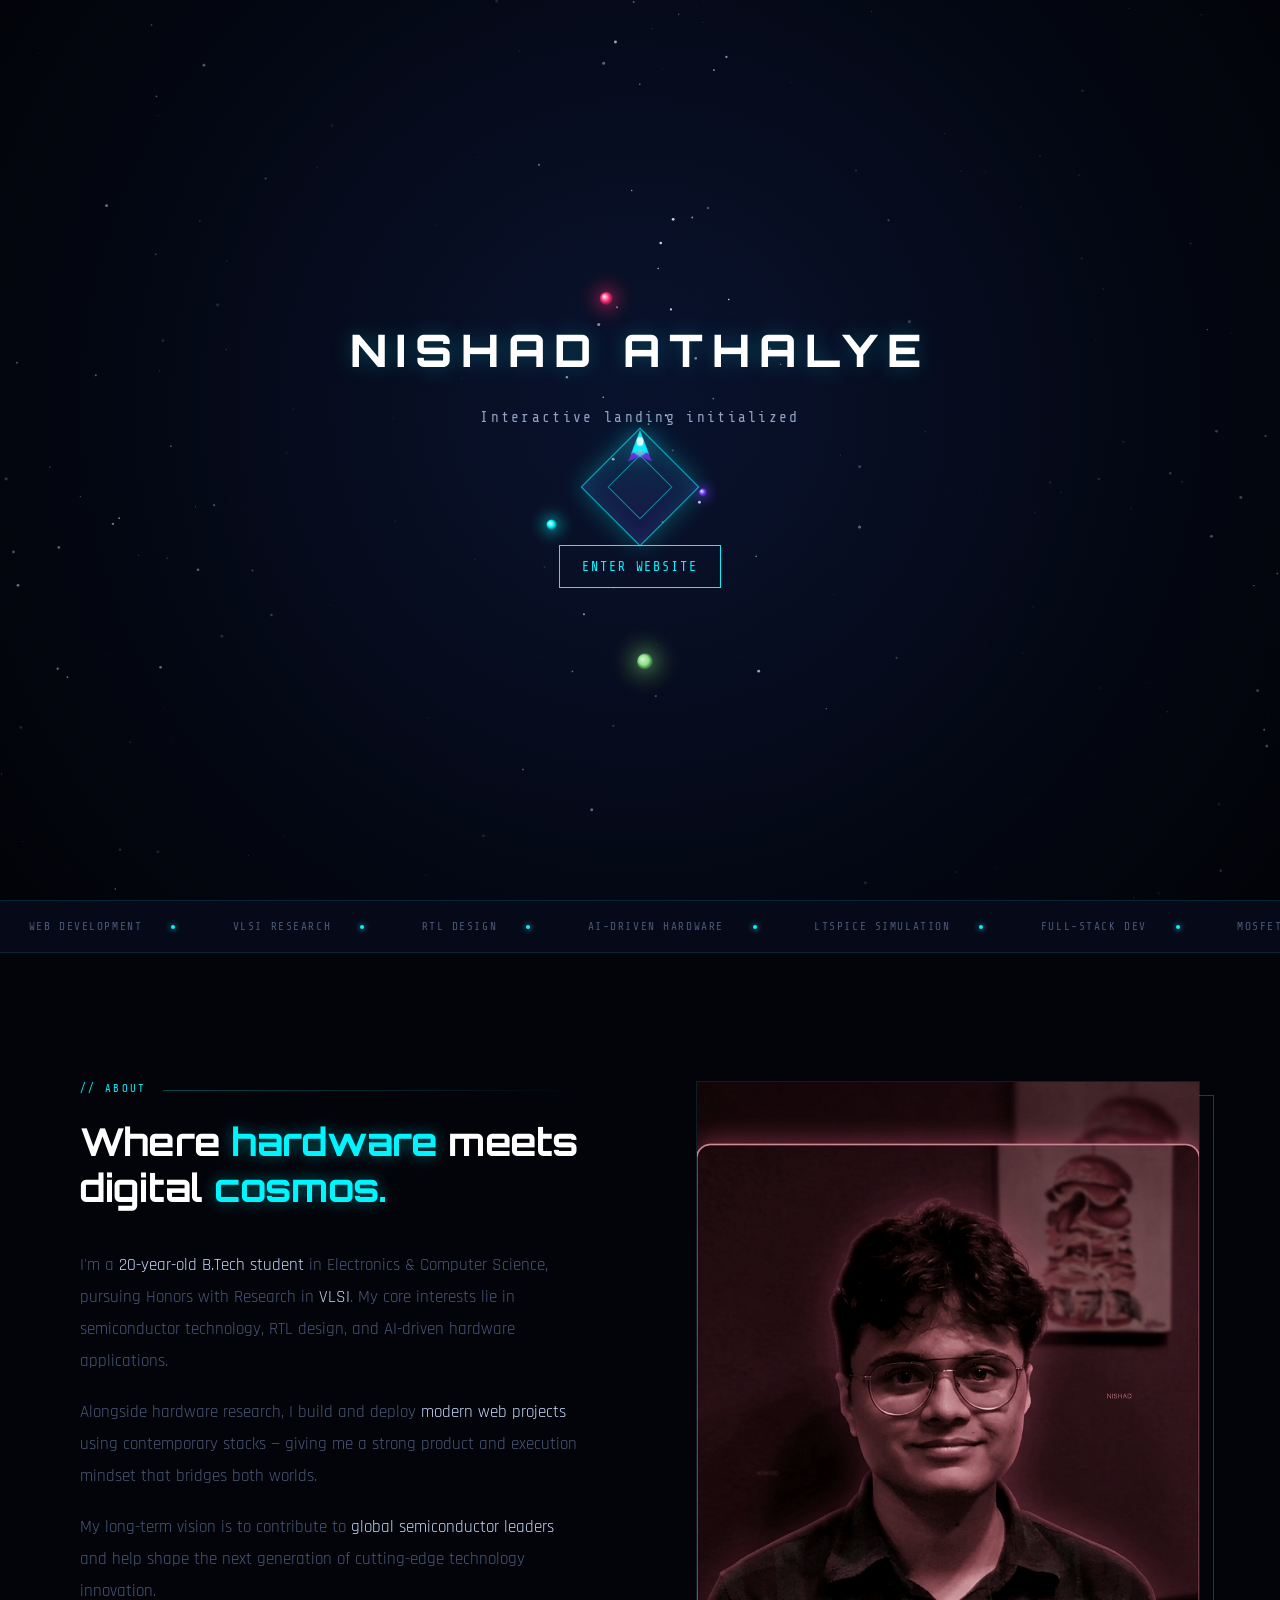
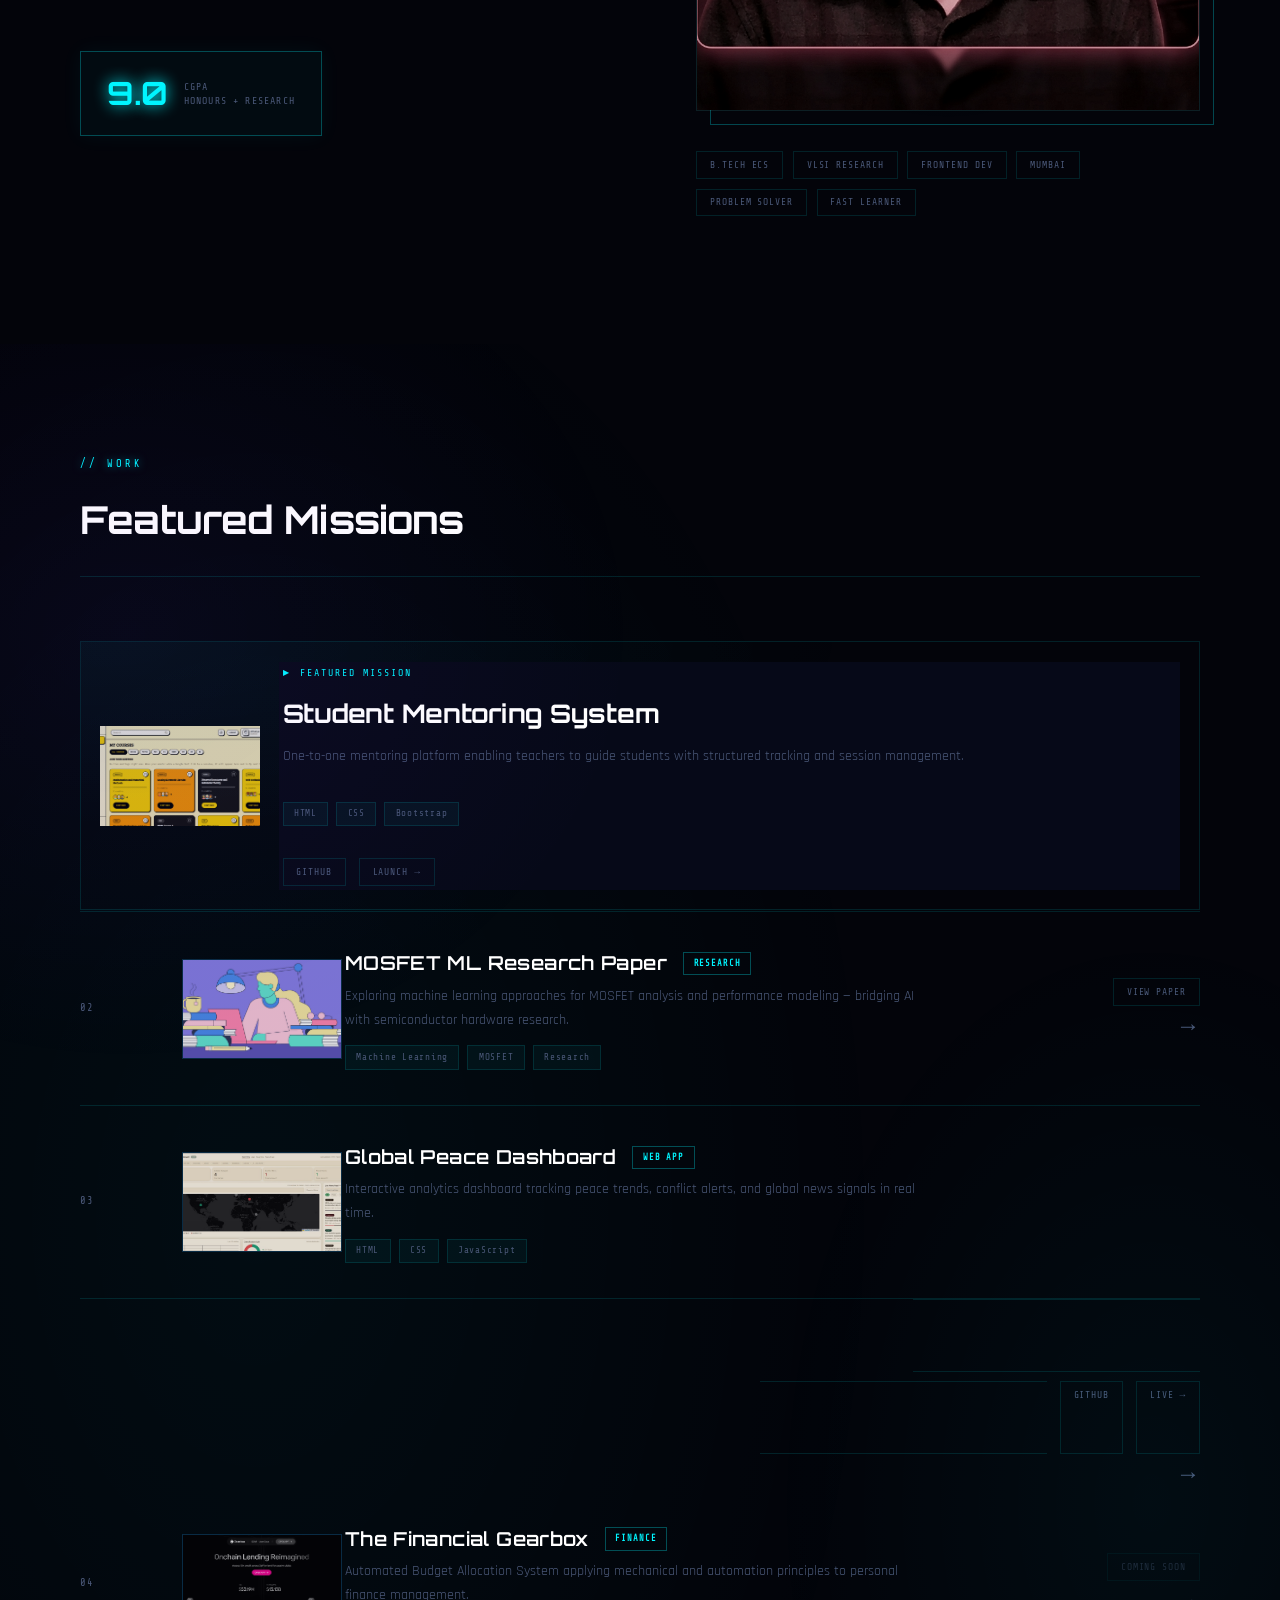
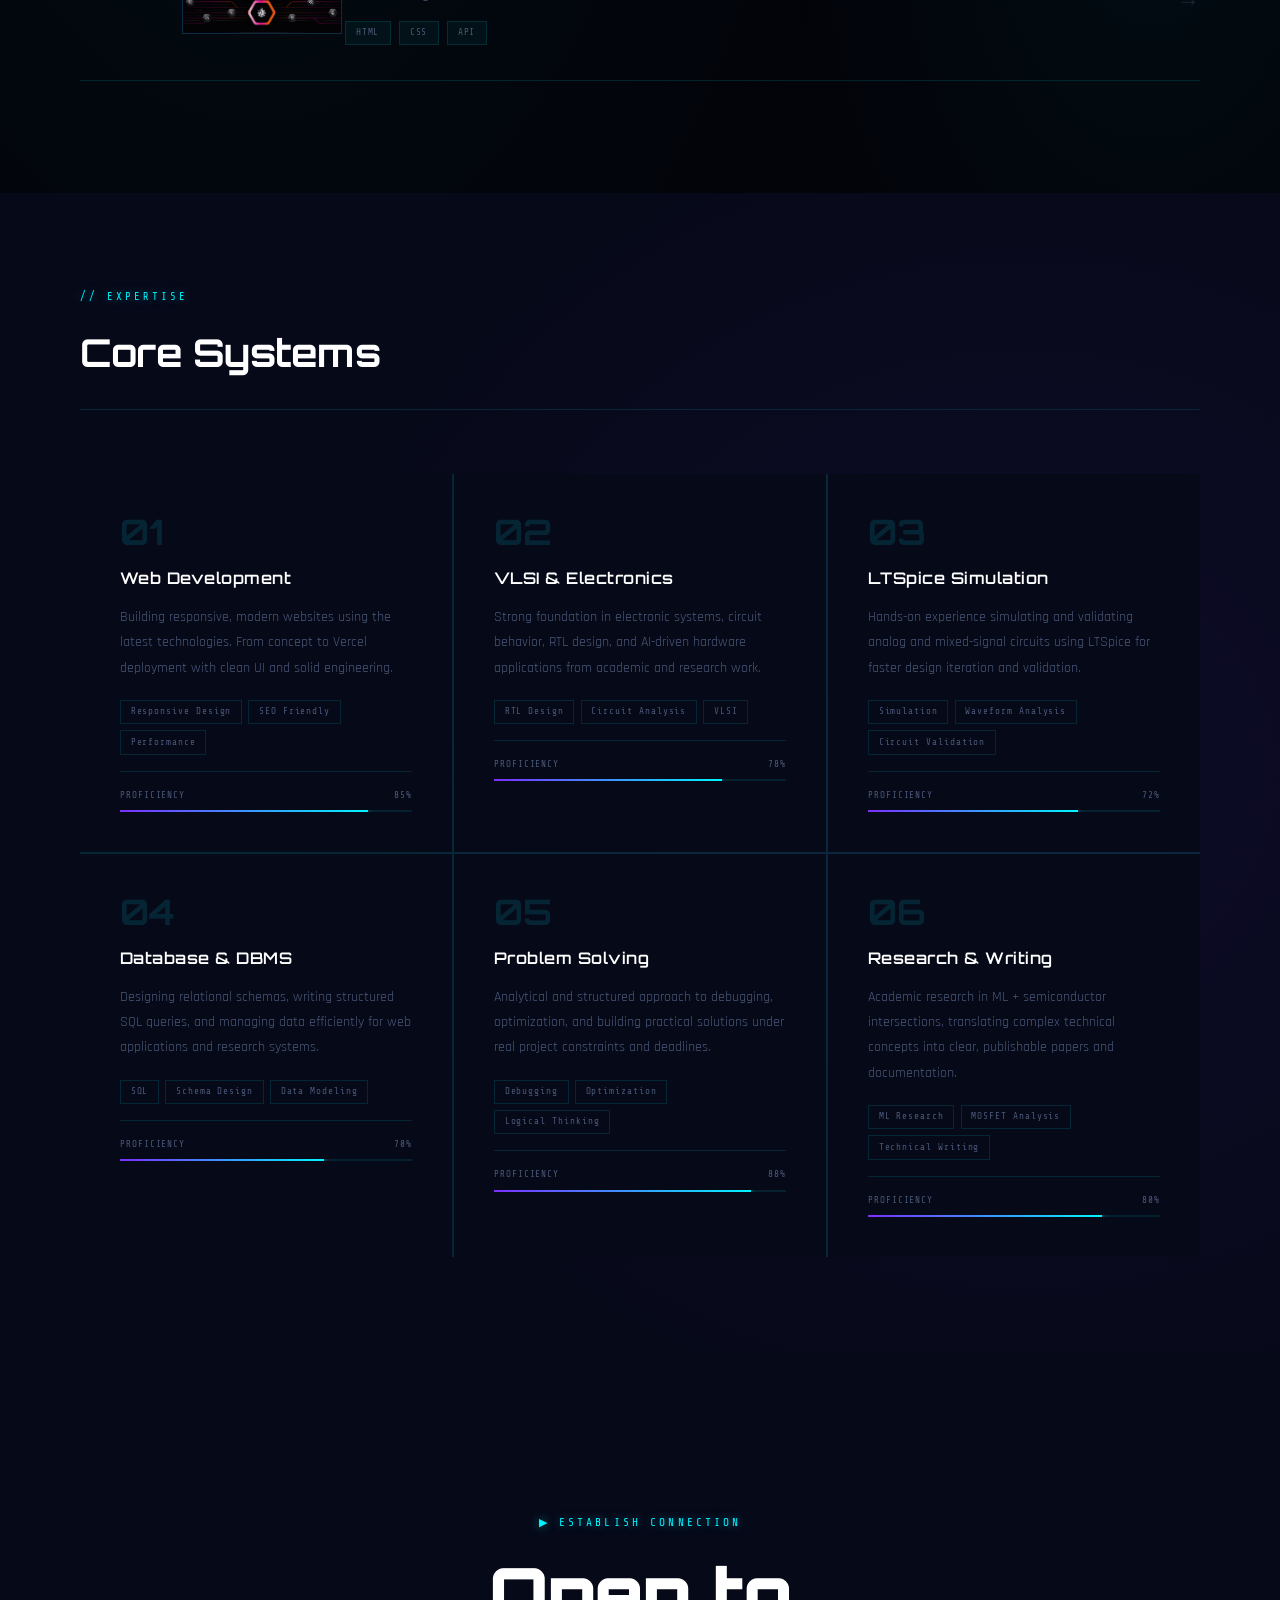
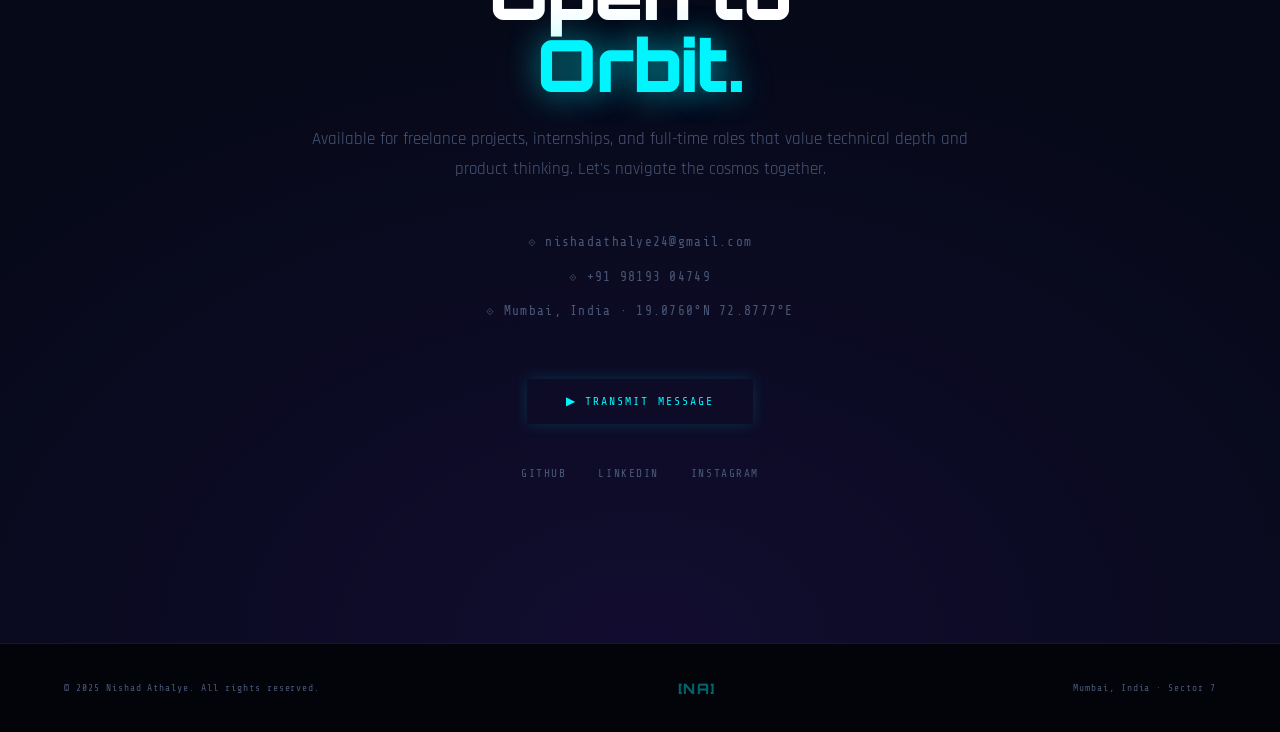
==== commit 449f2c85: "Fix custom cursor visibility over landing overlay. Raises the rocket cursor layer above the interact" ====
--- a/porotofilo8/index.html
+++ b/porotofilo8/index.html
@@ -41,7 +41,7 @@
 
 /* ===== CUSTOM CURSOR ===== */
 .cursor{
-  position:fixed;pointer-events:none;z-index:9999;
+  position:fixed;pointer-events:none;z-index:100001;
   transform:translate(-50%,-50%) rotate(0deg);
   transition:transform .05s linear;
   will-change:transform,left,top;
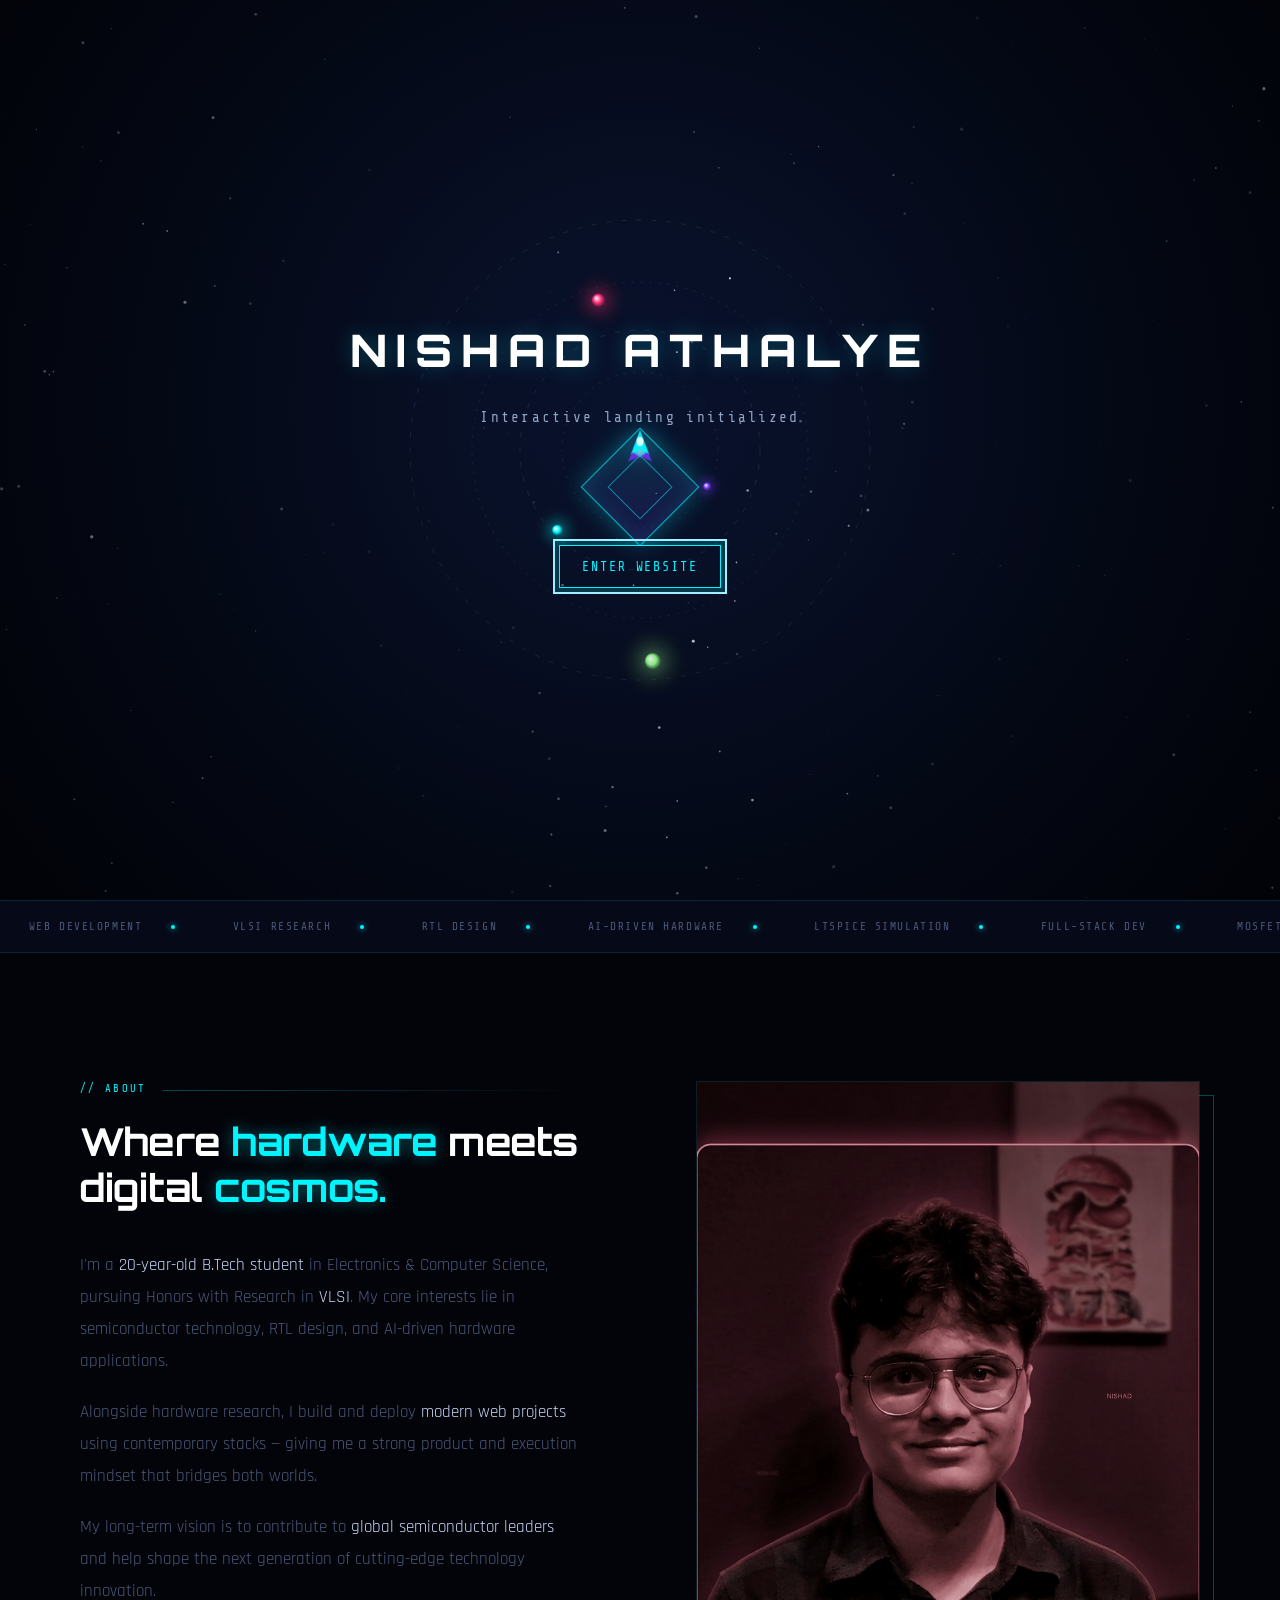
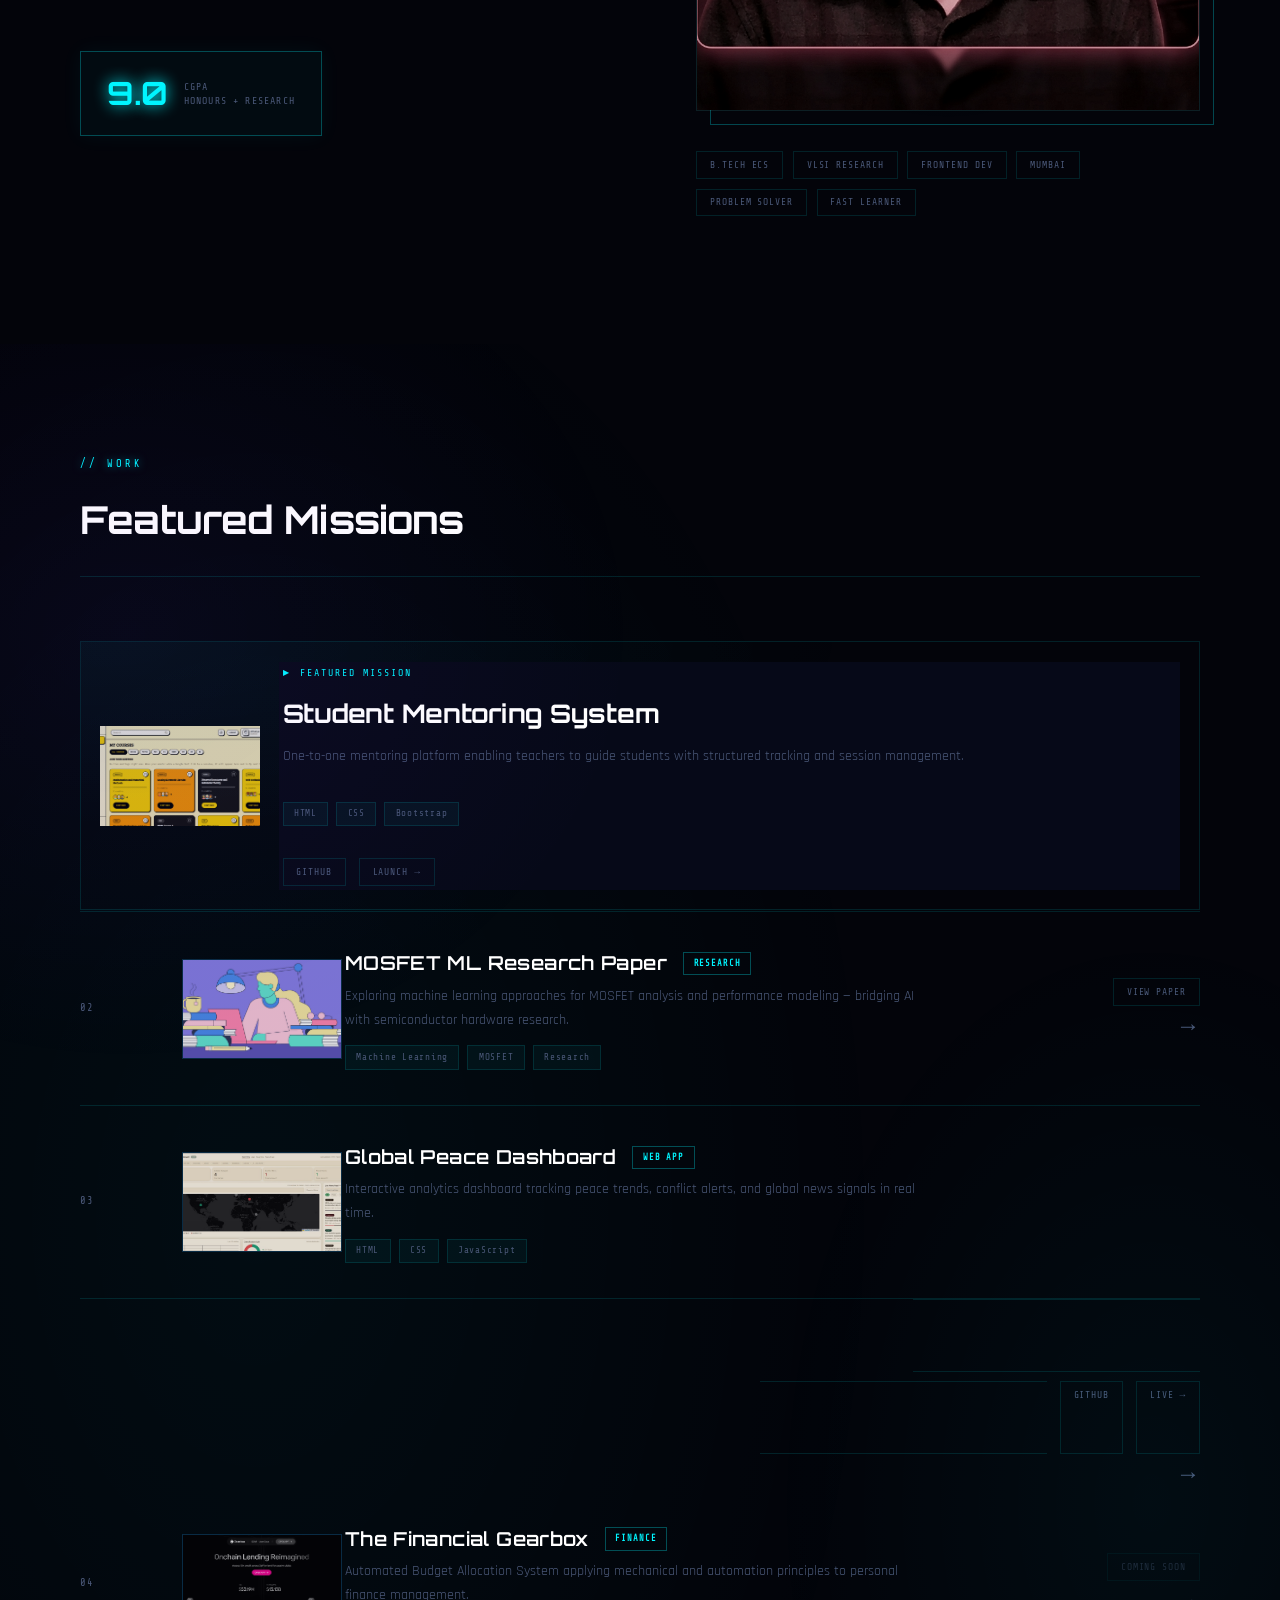
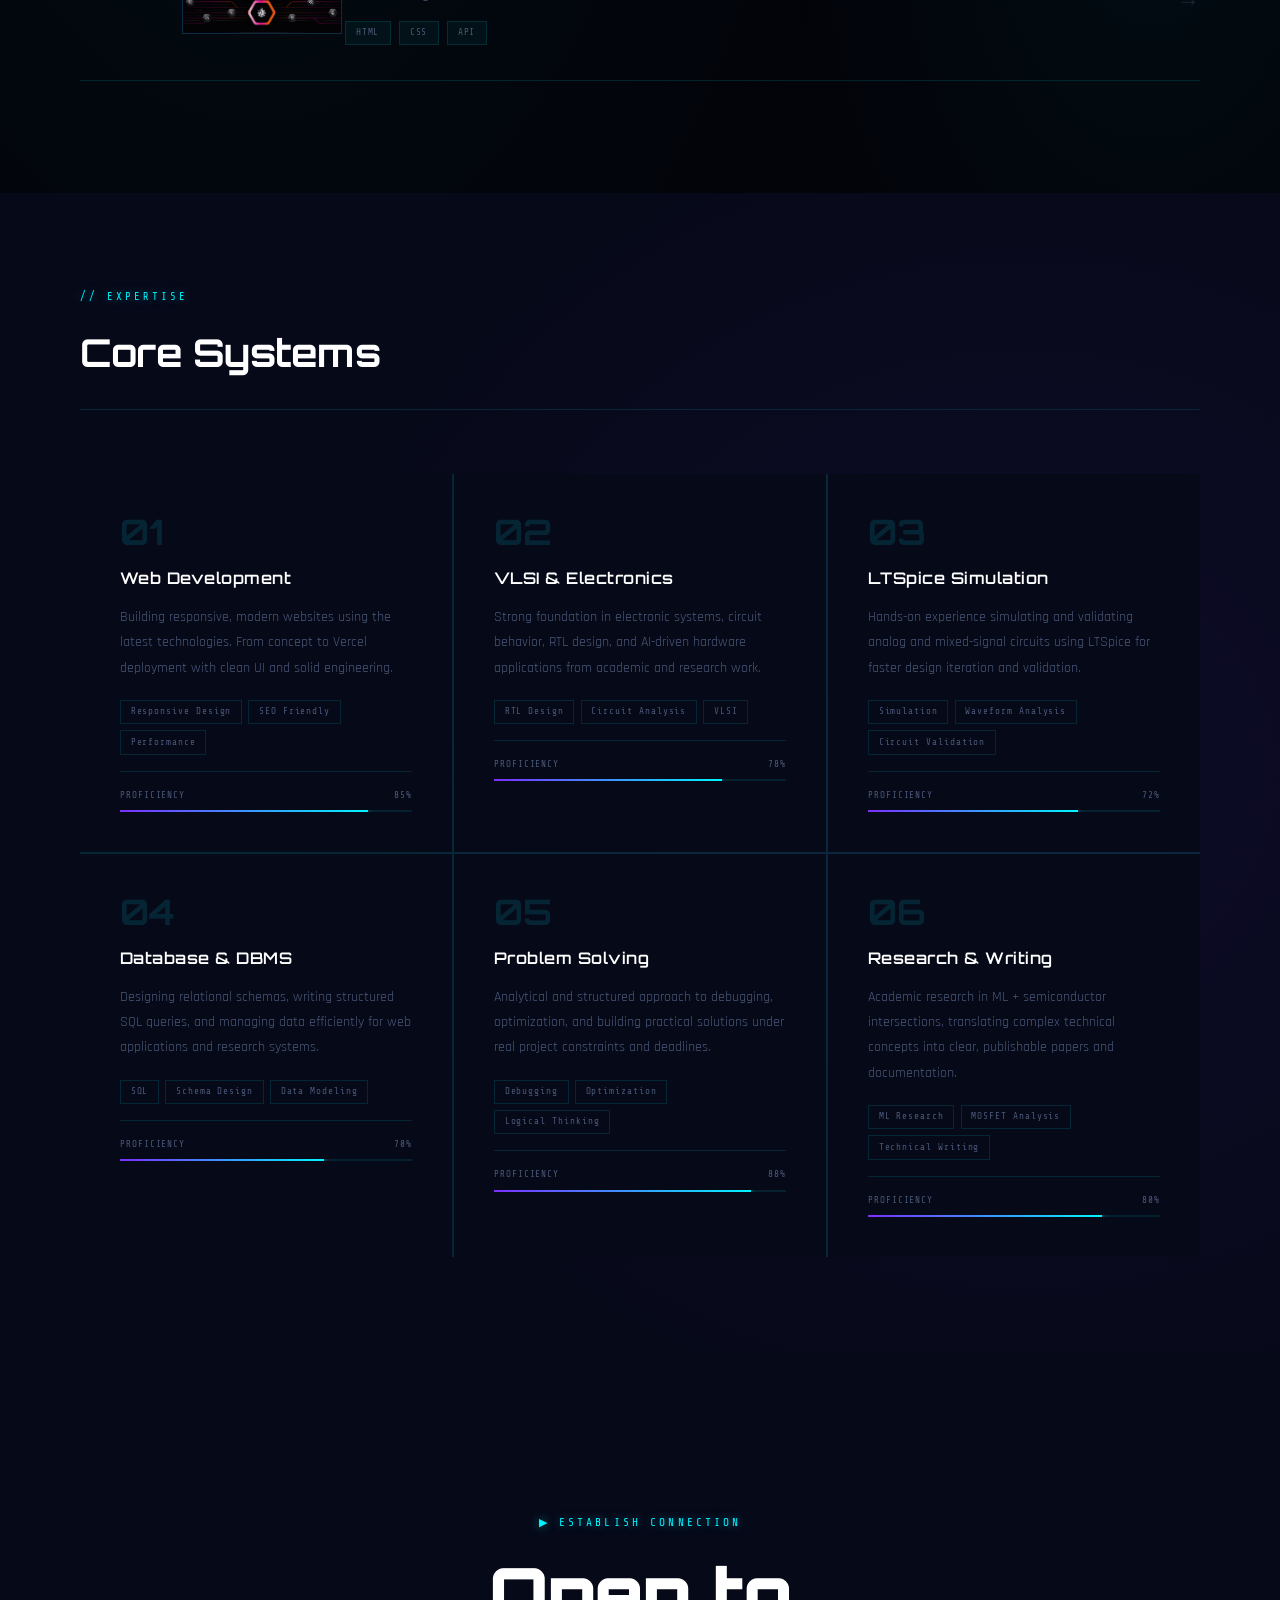
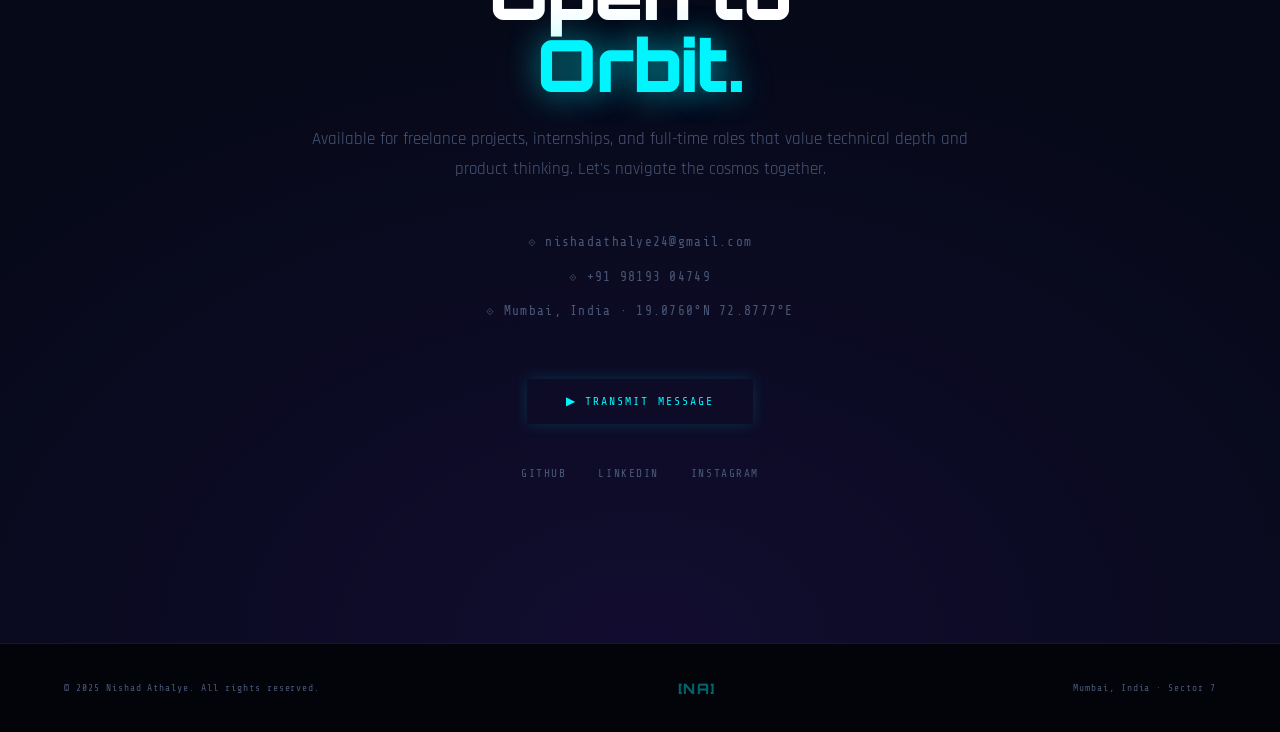
==== commit 8b8ad889: "Polish landing intro usability and accessibility. Adds keyboard-based intro skip, visible focus styl" ====
--- a/porotofilo8/index.html
+++ b/porotofilo8/index.html
@@ -745,10 +745,14 @@
 #landing-diamond.show{opacity:1;transform:rotate(45deg) scale(1)}
 #landing-enter{opacity:0;transform:translateY(10px);transition:opacity .45s ease,transform .45s ease;background:transparent;color:var(--neon);border:1px solid var(--neon);padding:.8rem 1.4rem;font-family:'Share Tech Mono',monospace;letter-spacing:.14em;text-transform:uppercase;cursor:pointer}
 #landing-enter.show{opacity:1;transform:translateY(0)}
+#landing-enter:focus-visible{outline:2px solid #9eefff;outline-offset:4px;box-shadow:0 0 0 6px rgba(0,245,255,.18)}
 #landing-core{
   position:absolute;left:50%;top:50%;width:14px;height:14px;transform:translate(-50%,-50%);
   border-radius:50%;background:radial-gradient(circle,#c9eeff 0,#65d8ff 55%,transparent 90%);
   box-shadow:0 0 20px rgba(101,216,255,.7),0 0 45px rgba(101,216,255,.45);opacity:.8;pointer-events:none;
+}
+@media (prefers-reduced-motion: reduce){
+  #landing-diamond,#landing-enter{transition:none}
 }
 </style>
 
@@ -770,6 +774,7 @@
   const ctx=c.getContext('2d');
   const diamond=document.getElementById('landing-diamond');
   const enterBtn=document.getElementById('landing-enter');
+  const reduceMotion=window.matchMedia('(prefers-reduced-motion: reduce)').matches;
   if(!intro||!c||!ctx||!diamond||!enterBtn) return;
   document.body.style.overflow='hidden';
 
@@ -840,14 +845,29 @@
   addEventListener('resize',()=>{resize();makeStars();});
   resize(); makeStars(); loop();
 
-  setTimeout(()=>diamond.classList.add('show'),900);
-  setTimeout(()=>enterBtn.classList.add('show'),1700);
-
-  enterBtn.addEventListener('click',()=>{
+  const revealDelay = reduceMotion ? 0 : 900;
+  const buttonDelay = reduceMotion ? 60 : 1700;
+  setTimeout(()=>diamond.classList.add('show'),revealDelay);
+  setTimeout(()=>{
+    enterBtn.classList.add('show');
+    enterBtn.focus();
+  },buttonDelay);
+
+  function finishIntro(){
+    if(intro.dataset.done) return;
     intro.dataset.done='1';
     intro.style.transition='opacity 1s ease';
     intro.style.opacity='0';
     setTimeout(()=>{intro.remove();document.body.style.overflow='auto';},1000);
+  }
+
+  enterBtn.addEventListener('click', finishIntro);
+  document.addEventListener('keydown',(e)=>{
+    if(intro.dataset.done) return;
+    if(e.key==='Enter' || e.key===' ' || e.key==='Escape'){
+      e.preventDefault();
+      finishIntro();
+    }
   });
 })();
 </script>
